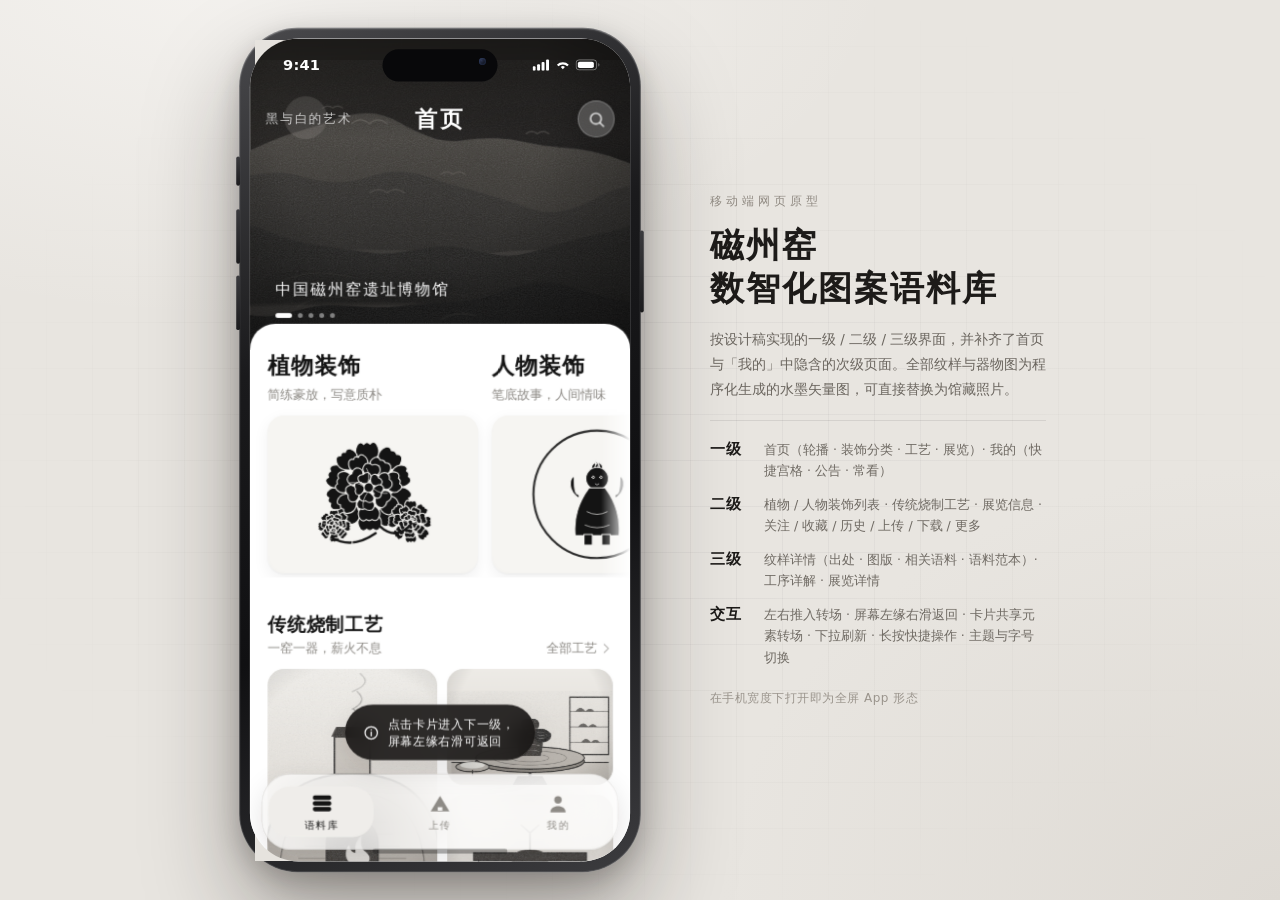
==== 手机/磁州窑纹样语料库.html @ 5f045537 "add: 手机本地运行版（单文件）" ====
<!DOCTYPE html>
<html lang="zh-CN" data-theme="light" data-font="1" data-motion="on">
<head>
<meta charset="utf-8">
<meta name="viewport" content="width=device-width, initial-scale=1, viewport-fit=cover">
<meta name="theme-color" content="#ffffff">
<meta name="description" content="磁州窑数智化图案语料库 · 移动端网页原型：纹样检索、器物出处、相关语料与工艺图谱">
<meta name="apple-mobile-web-app-capable" content="yes">
<meta name="apple-mobile-web-app-status-bar-style" content="default">
<meta name="apple-mobile-web-app-title" content="纹样语料库">
<meta name="mobile-web-app-capable" content="yes">
<link rel="icon" href="data:image/svg+xml,%3Csvg%20xmlns%3D%22http%3A%2F%2Fwww.w3.org%2F2000%2Fsvg%22%20viewBox%3D%220%200%2032%2032%22%3E%3Crect%20width%3D%2232%22%20height%3D%2232%22%20fill%3D%22%23f6f5f2%22%2F%3E%3Ccircle%20cx%3D%2216%22%20cy%3D%2216%22%20r%3D%2211%22%20fill%3D%22%23141414%22%2F%3E%3Ccircle%20cx%3D%2216%22%20cy%3D%2216%22%20r%3D%224%22%20fill%3D%22%23f6f5f2%22%2F%3E%3C%2Fsvg%3E">
<title>磁州窑数智化图案语料库</title>
<!-- 手机本地运行版：由 tools/build-single.mjs 生成，CSS/JS 已全部内联，可离线打开。
     源文件（多文件版）在上一级目录，改完源文件后重新执行 node tools/build-single.mjs 即可。 -->
<style>
/* ===== assets/css/tokens.css ===== */
/* ==========================================================================
   tokens.css —— 设计变量 / 三套主题 / 基础排版
   ========================================================================== */
:root {
  /* 字体 */
  --font-sans: "PingFang SC", "HarmonyOS Sans SC", "Source Han Sans SC", "Microsoft YaHei",
    system-ui, -apple-system, "Segoe UI", Roboto, "Helvetica Neue", sans-serif;
  --font-serif: "Songti SC", "STSong", "Noto Serif SC", "Source Han Serif SC", "SimSun", serif;
  --font-kai: "Kaiti SC", "STKaiti", "KaiTi", "Songti SC", var(--font-serif);

  /* 字号（受「正文字号」设置影响） */
  --fs: 1;
  --t-xs: calc(10.5px * var(--fs));
  --t-sm: calc(12.5px * var(--fs));
  --t-md: calc(14px * var(--fs));
  --t-lg: calc(16px * var(--fs));
  --t-xl: calc(19px * var(--fs));
  --t-2xl: calc(23px * var(--fs));
  --t-3xl: calc(28px * var(--fs));

  /* 圆角 */
  --r-xs: 9px;
  --r-sm: 13px;
  --r-md: 17px;
  --r-lg: 22px;
  --r-xl: 28px;
  --r-2xl: 34px;
  --r-pill: 999px;

  /* 动效 */
  --e-out: cubic-bezier(.32, .72, 0, 1);
  --e-spring: cubic-bezier(.34, 1.36, .5, 1);
  --d-1: .18s;
  --d-2: .32s;
  --d-3: .48s;

  /* 尺寸 */
  --pad: 18px;
  --tabbar-h: 78px;
  --dev-w: 390px;
  --dev-h: 844px;
  --k: 1;
}

/* ------------------------------- 浅色（默认） ------------------------------- */
html[data-theme="light"] {
  --paper: #ffffff;
  --paper-2: #f7f6f4;
  --paper-3: #efedea;
  --card: #f6f5f2;
  --ink: #141414;
  --ink-2: #3c3a37;
  --muted: #8d8a85;
  --muted-2: #b6b2ac;
  --line: rgba(20, 20, 20, .085);
  --line-2: rgba(20, 20, 20, .05);
  --art-gap: #f6f5f2;
  --glass: rgba(255, 255, 255, .74);
  --glass-line: rgba(20, 20, 20, .06);
  --ink-glass: rgba(255, 255, 255, .22);
  --sh-1: 0 1px 2px rgba(24, 20, 16, .05), 0 6px 16px rgba(24, 20, 16, .055);
  --sh-2: 0 10px 30px rgba(24, 20, 16, .12);
  --sh-3: 0 24px 66px rgba(0, 0, 0, .3);
  --scrim: rgba(20, 18, 16, .42);
  color-scheme: light;
}

/* --------------------------------- 深色 --------------------------------- */
html[data-theme="dark"] {
  --paper: #111113;
  --paper-2: #1a1a1d;
  --paper-3: #232327;
  --card: #1c1c20;
  --ink: #f1efec;
  --ink-2: #d3cfc8;
  --muted: #8c8880;
  --muted-2: #65615c;
  --line: rgba(255, 255, 255, .1);
  --line-2: rgba(255, 255, 255, .06);
  --art-gap: #1c1c20;
  --glass: rgba(28, 28, 32, .72);
  --glass-line: rgba(255, 255, 255, .08);
  --ink-glass: rgba(255, 255, 255, .16);
  --sh-1: 0 1px 2px rgba(0, 0, 0, .4), 0 6px 16px rgba(0, 0, 0, .32);
  --sh-2: 0 10px 30px rgba(0, 0, 0, .5);
  --sh-3: 0 24px 66px rgba(0, 0, 0, .6);
  --scrim: rgba(0, 0, 0, .58);
  color-scheme: dark;
}

/* --------------------------------- 宣纸 --------------------------------- */
html[data-theme="sepia"] {
  --paper: #f7f1e5;
  --paper-2: #efe7d7;
  --paper-3: #e7ddc9;
  --card: #efe7d7;
  --ink: #2a2318;
  --ink-2: #4a4033;
  --muted: #8d8069;
  --muted-2: #b3a68d;
  --line: rgba(64, 48, 24, .12);
  --line-2: rgba(64, 48, 24, .07);
  --art-gap: #efe7d7;
  --glass: rgba(247, 241, 229, .78);
  --glass-line: rgba(64, 48, 24, .1);
  --ink-glass: rgba(255, 255, 255, .3);
  --sh-1: 0 1px 2px rgba(74, 56, 28, .06), 0 6px 16px rgba(74, 56, 28, .07);
  --sh-2: 0 10px 30px rgba(74, 56, 28, .14);
  --sh-3: 0 24px 66px rgba(50, 36, 16, .34);
  --scrim: rgba(46, 36, 20, .44);
  color-scheme: light;
}

html[data-font="1.08"] { --fs: 1.08; }
html[data-font="1.16"] { --fs: 1.16; }

* { box-sizing: border-box; }

html, body {
  margin: 0;
  padding: 0;
  height: 100%;
  font-family: var(--font-sans);
  color: var(--ink);
  background: #e6e3de;
  -webkit-text-size-adjust: 100%;
  -webkit-tap-highlight-color: transparent;
}

body { overflow: hidden; }

@media (max-width: 619px) {
  html, body { background: var(--paper); }
}

h1, h2, h3, h4, p, dl, dd, dt, ul, li, figure { margin: 0; padding: 0; }
ul { list-style: none; }
button, input, textarea, select {
  font: inherit;
  color: inherit;
  background: none;
  border: 0;
  padding: 0;
  cursor: pointer;
  -webkit-appearance: none;
  appearance: none;
}
textarea { resize: none; cursor: text; }
input, textarea { cursor: text; }
a { color: inherit; text-decoration: none; }
img { display: block; max-width: 100%; }
b, strong { font-weight: 600; }
i, em { font-style: normal; }
svg { display: block; }

/* 焦点样式：去掉默认描边，改用细描边（仅键盘可见） */
:focus { outline: none; }
:focus-visible { outline: 1.5px solid var(--ink); outline-offset: 2px; border-radius: 6px; }
input:focus-visible, textarea:focus-visible { outline: none; }

/* 动效开关：减弱动效时几乎取消所有过渡 */
html[data-motion="off"] * {
  transition-duration: .001ms !important;
  animation-duration: .001ms !important;
  animation-iteration-count: 1 !important;
}
@media (prefers-reduced-motion: reduce) {
  * {
    transition-duration: .001ms !important;
    animation-duration: .001ms !important;
  }
}

.ic { display: block; flex: none; }

</style>
<style>
/* ===== assets/css/base.css ===== */
/* ==========================================================================
   base.css —— 外壳（设备框 / 状态栏）· 页面骨架与转场 · 通用组件
   ========================================================================== */

/* ------------------------------- 展示外壳 ------------------------------- */
.stage {
  position: fixed;
  inset: 0;
  display: flex;
  align-items: center;
  justify-content: center;
  gap: 64px;
  padding: 24px;
  background:
    radial-gradient(1100px 620px at 18% -6%, #f5f3f0 0%, rgba(245, 243, 240, 0) 60%),
    radial-gradient(900px 700px at 100% 100%, #dedad4 0%, rgba(222, 218, 212, 0) 62%),
    #e8e5e0;
}
.stage::after {
  content: "";
  position: absolute;
  inset: 0;
  background-image: linear-gradient(rgba(20, 18, 16, .035) 1px, transparent 1px),
    linear-gradient(90deg, rgba(20, 18, 16, .035) 1px, transparent 1px);
  background-size: 46px 46px;
  mask-image: radial-gradient(70% 70% at 50% 50%, #000 25%, transparent 78%);
  pointer-events: none;
}

.device {
  position: relative;
  flex: none;
  width: 412px;
  height: 866px;
  padding: 11px;
  border-radius: 60px;
  background: linear-gradient(155deg, #4a4a4d 0%, #1a1a1c 34%, #101012 62%, #3c3c3f 100%);
  box-shadow:
    0 48px 96px rgba(22, 18, 14, .34),
    0 10px 26px rgba(22, 18, 14, .22),
    inset 0 0 0 1px rgba(255, 255, 255, .14),
    inset 0 1px 2px rgba(255, 255, 255, .3);
  transform: scale(var(--k));
  transform-origin: center center;
  z-index: 2;
}
.device__btn {
  position: absolute;
  background: linear-gradient(180deg, #3a3a3d, #1b1b1d);
  border-radius: 3px;
}
.device__btn--silent { left: -3px; top: 132px; width: 4px; height: 30px; }
.device__btn--volup { left: -3px; top: 186px; width: 4px; height: 56px; }
.device__btn--voldown { left: -3px; top: 254px; width: 4px; height: 56px; }
.device__btn--power { right: -3px; top: 208px; width: 4px; height: 84px; }

.screen {
  position: relative;
  width: 390px;
  height: 844px;
  border-radius: 50px;
  overflow: hidden;
  background: var(--paper);
  isolation: isolate;
}

.statusbar {
  position: absolute;
  top: 0; left: 0; right: 0;
  height: 54px;
  display: flex;
  align-items: center;
  justify-content: space-between;
  padding: 0 30px 0 34px;
  font-size: 15px;
  font-weight: 600;
  letter-spacing: .2px;
  color: var(--ink);
  z-index: 40;
  pointer-events: none;
  transition: color var(--d-2) var(--e-out);
}
.statusbar__island {
  position: absolute;
  left: 50%;
  top: 11px;
  width: 118px;
  height: 33px;
  transform: translateX(-50%);
  background: #08080a;
  border-radius: 20px;
}
.statusbar__island::after {
  content: "";
  position: absolute;
  right: 12px;
  top: 9px;
  width: 7px;
  height: 7px;
  border-radius: 50%;
  background: radial-gradient(circle at 35% 35%, #2c3550, #0b0d14 70%);
  box-shadow: inset 0 0 2px rgba(120, 160, 255, .5);
}
.statusbar__right { display: flex; align-items: center; gap: 5px; }
.statusbar__right svg { fill: currentColor; }
html[data-hero="1"] .statusbar { color: #fff; }

.homebar {
  position: absolute;
  left: 50%;
  bottom: 8px;
  width: 138px;
  height: 5px;
  transform: translateX(-50%);
  border-radius: 3px;
  background: var(--ink);
  opacity: .32;
  z-index: 40;
  pointer-events: none;
}

.stage__note {
  position: relative;
  width: 336px;
  color: #3a3733;
  z-index: 1;
}
.stage__kicker {
  font-size: 12px;
  letter-spacing: .34em;
  color: #918b83;
  margin-bottom: 14px;
}
.stage__note h1 {
  font-family: var(--font-serif);
  font-size: 34px;
  line-height: 1.28;
  letter-spacing: .06em;
  color: #1d1b19;
  margin-bottom: 16px;
}
.stage__desc {
  font-size: 13.5px;
  line-height: 1.85;
  color: #6b665f;
  padding-bottom: 18px;
  border-bottom: 1px solid rgba(20, 18, 16, .09);
}
.stage__list { margin-top: 18px; display: grid; gap: 12px; }
.stage__list li { display: grid; grid-template-columns: 42px 1fr; gap: 12px; align-items: baseline; }
.stage__list b {
  font-family: var(--font-serif);
  font-size: 15px;
  color: #1d1b19;
  letter-spacing: .08em;
}
.stage__list span { font-size: 12.5px; line-height: 1.72; color: #6f6a63; }
.stage__tip { margin-top: 22px; font-size: 12px; color: #9a948c; letter-spacing: .04em; }

/* --------------------------------- 页面 --------------------------------- */
.app { position: absolute; inset: 0; overflow: hidden; }
.page {
  position: absolute;
  inset: 0;
  overflow-y: auto;
  overflow-x: hidden;
  background: var(--paper);
  -webkit-overflow-scrolling: touch;
  overscroll-behavior-y: contain;
  will-change: transform;
}
.page--hidden { visibility: hidden; pointer-events: none; }
.page--active { visibility: visible; }
.page::-webkit-scrollbar { width: 0; height: 0; }

.bottom-space { width: 100%; }

/* -------------------------------- 导航条 -------------------------------- */
.navbar {
  position: sticky;
  top: 0;
  z-index: 20;
  padding-top: var(--sb, 54px);
  background: transparent;
  transition: background var(--d-2) var(--e-out);
}
.navbar__bar {
  display: flex;
  align-items: center;
  gap: 10px;
  height: 56px;
  padding: 0 16px;
}
.navbar__title {
  flex: 1;
  text-align: center;
  font-size: var(--t-xl);
  font-weight: 600;
  letter-spacing: .06em;
}
.navbar__ph { width: 38px; height: 38px; flex: none; }
.navbar__line {
  height: 1px;
  background: var(--line);
  opacity: 0;
  transition: opacity var(--d-2) var(--e-out);
}
.navbar.is-stuck { background: var(--glass); backdrop-filter: blur(18px) saturate(1.4); }
.navbar.is-stuck .navbar__line { opacity: 1; }

.chipsbar {
  position: sticky;
  top: calc(var(--sb, 54px) + 56px);
  z-index: 19;
  padding: 6px 0 10px;
  background: transparent;
  transition: background var(--d-2) var(--e-out);
}
.chipsbar.is-stuck { background: var(--glass); backdrop-filter: blur(18px) saturate(1.4); }
.chips {
  display: flex;
  gap: 8px;
  padding: 0 18px;
  overflow-x: auto;
  scrollbar-width: none;
}
.chips::-webkit-scrollbar { display: none; }

/* --------------------------------- 按钮 --------------------------------- */
.btn {
  display: inline-flex;
  align-items: center;
  justify-content: center;
  gap: 6px;
  height: 40px;
  padding: 0 20px;
  border-radius: var(--r-pill);
  font-size: var(--t-md);
  font-weight: 500;
  transition: transform var(--d-1) var(--e-out), background var(--d-1), opacity var(--d-1);
}
.btn--ink { background: var(--ink); color: var(--paper); box-shadow: var(--sh-1); }
.btn--ghost { background: var(--paper-2); color: var(--ink-2); }
.btn--mini { height: 30px; padding: 0 13px; font-size: var(--t-sm); }
.btn--block { width: 100%; height: 48px; }
.btn.is-press { transform: scale(.96); }
.btn.is-loading { opacity: .7; pointer-events: none; }

.glass-btn {
  width: 38px;
  height: 38px;
  flex: none;
  display: grid;
  place-items: center;
  border-radius: 50%;
  background: var(--glass);
  color: var(--ink);
  border: 1px solid var(--glass-line);
  box-shadow: var(--sh-1);
  backdrop-filter: blur(14px) saturate(1.5);
  transition: transform var(--d-1) var(--e-out), background var(--d-1);
}
.glass-btn.is-press { transform: scale(.92); }
.glass-btn--glass { background: var(--ink-glass); color: #fff; border-color: rgba(255, 255, 255, .26); }
.glass-btn--dark { background: rgba(255, 255, 255, .16); color: #fff; border-color: rgba(255, 255, 255, .2); }
.glass-btn--dark.is-press { background: rgba(255, 255, 255, .3); }

.iconbtn {
  width: 32px; height: 32px;
  display: grid; place-items: center;
  border-radius: 50%;
  color: var(--muted);
}
.iconbtn.is-press { background: var(--paper-3); }

.linkbtn {
  display: inline-flex;
  align-items: center;
  gap: 2px;
  font-size: var(--t-sm);
  color: var(--muted);
}
.linkbtn.is-press { color: var(--ink); }

.morebtn {
  display: inline-flex;
  align-items: center;
  gap: 4px;
  margin-top: 10px;
  font-size: var(--t-sm);
  color: var(--muted);
  padding: 6px 12px;
  border-radius: var(--r-pill);
  background: var(--paper-2);
}
.morebtn.is-open { background: var(--paper-3); color: var(--ink-2); }

/* -------------------------------- 标签 / 分段 -------------------------------- */
.chip {
  flex: none;
  display: inline-flex;
  align-items: center;
  gap: 5px;
  height: 34px;
  padding: 0 16px;
  border-radius: var(--r-pill);
  background: var(--paper-2);
  color: var(--ink-2);
  font-size: var(--t-sm);
  transition: transform var(--d-1) var(--e-out), background var(--d-2), color var(--d-2);
}
.chip i { font-size: var(--t-xs); color: var(--muted); }
.chip.is-on { background: var(--ink); color: var(--paper); }
.chip.is-on i { color: rgba(255, 255, 255, .6); }
.chip--ghost { background: rgba(255, 255, 255, .18); color: #fff; backdrop-filter: blur(8px); }
.chip.is-press { transform: scale(.95); }

.tag {
  display: inline-flex;
  align-items: center;
  gap: 3px;
  height: 32px;
  padding: 0 14px;
  border-radius: var(--r-pill);
  background: var(--paper-2);
  color: var(--ink-2);
  font-size: var(--t-sm);
  transition: transform var(--d-1) var(--e-out), background var(--d-1);
}
.tag--soft { background: transparent; border: 1px solid var(--line); color: var(--muted); }
.tag--on { background: var(--ink); color: var(--paper); }
.tag.is-press { transform: scale(.95); }
.tags { display: flex; flex-wrap: wrap; gap: 8px; }
.tags--pick { margin-top: 10px; }

.seg {
  display: flex;
  gap: 4px;
  padding: 4px;
  background: var(--paper-2);
  border-radius: var(--r-sm);
}
.seg__it {
  flex: 1;
  height: 34px;
  border-radius: 10px;
  font-size: var(--t-sm);
  color: var(--muted);
  transition: background var(--d-2) var(--e-out), color var(--d-2), transform var(--d-1);
}
.seg__it.is-on { background: var(--paper); color: var(--ink); box-shadow: var(--sh-1); font-weight: 500; }
.seg--lg .seg__it { height: 40px; }
.seg__it.is-press { transform: scale(.97); }

.switchrow {
  display: flex;
  align-items: center;
  justify-content: space-between;
  gap: 12px;
  font-size: var(--t-md);
  color: var(--ink-2);
  padding: 6px 0;
}
.switch {
  width: 50px;
  height: 30px;
  border-radius: var(--r-pill);
  background: var(--paper-3);
  padding: 3px;
  transition: background var(--d-2) var(--e-out);
}
.switch i {
  display: block;
  width: 24px; height: 24px;
  border-radius: 50%;
  background: var(--paper);
  box-shadow: var(--sh-1);
  transition: transform var(--d-2) var(--e-spring);
}
.switch.is-on { background: var(--ink); }
.switch.is-on i { transform: translateX(20px); }

.bar {
  display: block;
  height: 4px;
  border-radius: 2px;
  background: var(--paper-3);
  overflow: hidden;
  margin-top: 8px;
}
.bar--lg { height: 7px; border-radius: 4px; }
.bar__in {
  display: block;
  height: 100%;
  border-radius: inherit;
  background: var(--ink);
  transition: width .3s linear;
}

.spin {
  width: 15px; height: 15px;
  border-radius: 50%;
  border: 1.6px solid var(--line);
  border-top-color: var(--muted);
  animation: spin .8s linear infinite;
  display: inline-block;
  flex: none;
}
@keyframes spin { to { transform: rotate(360deg); } }

/* --------------------------------- 卡片 --------------------------------- */
.pcard {
  background: var(--card);
  border-radius: var(--r-md);
  overflow: hidden;
  transition: transform var(--d-1) var(--e-out), box-shadow var(--d-1) var(--e-out);
}
.pcard.is-press { transform: translateY(0) scale(.965); box-shadow: none; }
.pcard__media {
  aspect-ratio: 1 / 1;
  display: grid;
  place-items: center;
  padding: 12px;
}
.pcard__media .art { width: 100%; height: 100%; }
.pcard__foot {
  display: flex;
  align-items: center;
  justify-content: space-between;
  gap: 6px;
  padding: 0 10px 9px;
}
.pcard__name { font-size: var(--t-sm); color: var(--ink-2); letter-spacing: .02em; }
.pcard__mark { color: var(--muted-2); }

.grid { display: grid; gap: 10px; padding: 0 var(--pad); }
.grid--3 { grid-template-columns: repeat(3, 1fr); }
.grid__frag { display: contents; }

.prow {
  display: flex;
  align-items: center;
  gap: 12px;
  padding: 10px 16px;
  border-bottom: 1px solid var(--line-2);
  transition: background var(--d-1);
}
.prow.is-press { background: var(--paper-2); }
.prow__media {
  width: 58px; height: 58px;
  flex: none;
  border-radius: var(--r-sm);
  background: var(--card);
  display: grid; place-items: center;
  padding: 7px;
}
.prow__media .art { width: 100%; height: 100%; }
.prow__tx { flex: 1; min-width: 0; display: grid; gap: 3px; }
.prow__tx b { font-size: var(--t-md); font-weight: 500; }
.prow__tx p { font-size: var(--t-sm); color: var(--muted); }
.prow__tx span { font-size: var(--t-xs); color: var(--muted-2); }
.prow__go { color: var(--muted-2); }

.lrow {
  display: flex;
  align-items: center;
  gap: 12px;
  padding: 13px 16px;
  border-bottom: 1px solid var(--line-2);
  transition: background var(--d-1);
}
.lrow:last-child { border-bottom: 0; }
.lrow.is-press { background: var(--paper-2); }
.lrow__ic {
  width: 38px; height: 38px;
  flex: none;
  display: grid; place-items: center;
  border-radius: var(--r-sm);
  background: var(--paper-2);
  color: var(--ink-2);
}
.lrow__art {
  width: 46px; height: 46px;
  flex: none;
  border-radius: var(--r-sm);
  background: var(--card);
  overflow: hidden;
  display: grid; place-items: center;
}
.lrow__art .art { width: 100%; height: 100%; padding: 4px; }
.lrow__art .art--scene { padding: 0; }
.lrow__tx { flex: 1; min-width: 0; display: grid; gap: 3px; }
.lrow__tx b { font-size: var(--t-md); font-weight: 500; }
.lrow__tx i { font-size: var(--t-sm); color: var(--muted); }
.lrow__go { color: var(--muted-2); }
.lrows { background: var(--paper); border-radius: var(--r-lg); margin: 0 16px; overflow: hidden; }

/* ------------------------------- 键值列表 ------------------------------- */
.kv { display: grid; }
.kv__row { display: grid; grid-template-columns: 58px 1fr; gap: 10px; padding: 3px 0; }
.kv dt { font-size: var(--t-sm); color: var(--muted); }
.kv dd { font-size: var(--t-sm); color: var(--ink-2); line-height: 1.62; }
.kv--compact .kv__row { padding: 2px 0; }

.kvs { margin-top: 14px; display: grid; gap: 10px; }
.kvs__row { display: grid; grid-template-columns: 60px 1fr; gap: 10px; }
.kvs dt { font-size: var(--t-sm); color: var(--muted); }
.kvs dd { font-size: var(--t-sm); line-height: 1.72; color: var(--ink-2); }
.kvs.is-clamped .kvs__row:nth-child(n + 3) { display: none; }

/* -------------------------------- 章节头 -------------------------------- */
.sec-head {
  display: flex;
  align-items: flex-end;
  justify-content: space-between;
  gap: 12px;
  padding: 0 var(--pad);
  margin-bottom: 12px;
}
.sec-head__tx h2 { font-size: var(--t-xl); font-weight: 600; letter-spacing: .04em; }
.sec-head__tx p { margin-top: 3px; font-size: var(--t-sm); color: var(--muted); }
.sec-head__more {
  display: inline-flex;
  align-items: center;
  gap: 2px;
  font-size: var(--t-sm);
  color: var(--muted);
  white-space: nowrap;
}
.sec-head--link { margin-bottom: 12px; }
.sec-head--link.is-press { opacity: .7; }

/* --------------------------------- 其它 --------------------------------- */
.pagehint {
  padding: 4px var(--pad) 14px;
  font-size: var(--t-sm);
  color: var(--muted);
}
.bullet { display: grid; gap: 8px; margin-top: 10px; }
.bullet li {
  position: relative;
  padding-left: 16px;
  font-size: var(--t-sm);
  line-height: 1.7;
  color: var(--ink-2);
}
.bullet li::before {
  content: "";
  position: absolute;
  left: 0; top: 8px;
  width: 5px; height: 5px;
  border-radius: 50%;
  background: var(--muted-2);
}
.bullet--num li { padding-left: 30px; }
.bullet--num li::before { display: none; }
.bullet--num li span {
  position: absolute;
  left: 0; top: 1px;
  font-family: var(--font-serif);
  font-size: var(--t-sm);
  color: var(--muted);
}

.status {
  display: inline-flex;
  align-items: center;
  height: 22px;
  padding: 0 9px;
  border-radius: var(--r-pill);
  font-size: var(--t-xs);
  letter-spacing: .04em;
}
.status--ongoing { background: var(--ink); color: var(--paper); }
.status--soon { background: var(--paper-2); color: var(--ink-2); }
.status--past { background: transparent; color: var(--muted); border: 1px solid var(--line); }

.page-foot {
  padding: 34px var(--pad) 8px;
  text-align: center;
  color: var(--muted-2);
}
.page-foot__line {
  display: block;
  width: 46px;
  height: 1px;
  margin: 0 auto 16px;
  background: var(--line);
}
.page-foot p { font-size: var(--t-xs); line-height: 1.9; letter-spacing: .04em; }
.page-foot__sub { color: var(--muted-2); opacity: .8; }

.empty {
  display: grid;
  place-items: center;
  gap: 8px;
  padding: 40px 30px 56px;
  text-align: center;
}
.empty .art--empty { width: 168px; height: auto; color: var(--muted-2); margin-bottom: 6px; }
.empty b { font-size: var(--t-lg); font-weight: 500; }
.empty p { font-size: var(--t-sm); color: var(--muted); line-height: 1.7; margin-bottom: 8px; }

.pagebox { min-height: 100%; }

/* -------------------------------- 骨架屏 -------------------------------- */
.sk {
  border-radius: var(--r-md);
  background: linear-gradient(100deg, var(--paper-2) 30%, var(--paper-3) 48%, var(--paper-2) 66%);
  background-size: 300% 100%;
  animation: sk 1.25s ease-in-out infinite;
}
.sk-grid { display: grid; grid-template-columns: repeat(var(--cols, 3), 1fr); gap: 10px; padding: 0 var(--pad); }
.sk--card { aspect-ratio: .82; }
.sk--row { height: 62px; margin: 0 16px 10px; }
@keyframes sk { from { background-position: 130% 0; } to { background-position: -30% 0; } }

/* ------------------------------- 滚动揭示 ------------------------------- */
[data-reveal] {
  opacity: 0;
  transform: translateY(15px);
  transition: opacity .56s var(--e-out), transform .56s var(--e-out);
}
[data-reveal].is-shown { opacity: 1; transform: translateY(0); }

/* -------------------------------- 底部导航 -------------------------------- */
.tabbar {
  position: absolute;
  left: 12px;
  right: 12px;
  bottom: 12px;
  height: var(--tabbar-h);
  z-index: 35;
  border-radius: 30px;
  background: var(--glass);
  border: 1px solid var(--glass-line);
  box-shadow: var(--sh-2);
  backdrop-filter: blur(22px) saturate(1.6);
  padding-bottom: env(safe-area-inset-bottom, 0px);
}
.tabbar__in {
  position: relative;
  height: 100%;
  display: grid;
  grid-template-columns: repeat(3, 1fr);
  align-items: center;
}
.tabbar__pill {
  position: absolute;
  top: 12px;
  height: calc(100% - 24px);
  border-radius: 22px;
  background: var(--paper-3);
  z-index: 0;
}
.tab {
  position: relative;
  z-index: 1;
  height: 100%;
  display: grid;
  place-items: center;
  gap: 0;
  align-content: center;
  color: var(--muted);
  transition: color var(--d-2) var(--e-out);
}
.tab__ic { display: grid; place-items: center; height: 26px; transition: transform var(--d-2) var(--e-spring); }
.tab__tx { font-size: var(--t-xs); margin-top: 2px; letter-spacing: .04em; }
.tab.is-on { color: var(--ink); }
.tab.is-on .tab__ic { transform: translateY(-1px) scale(1.04); }
.tab:active .tab__ic { transform: scale(.9); }

/* -------------------------------- 遮罩层 -------------------------------- */
.overlay-layer { position: absolute; inset: 0; z-index: 60; pointer-events: none; }
.overlay-layer > * { pointer-events: auto; }

/* --------------------------------- Toast --------------------------------- */
.toast {
  position: absolute;
  left: 50%;
  bottom: calc(var(--tabbar-h) + 26px);
  display: flex;
  align-items: center;
  gap: 8px;
  max-width: 300px;
  padding: 11px 18px;
  border-radius: var(--r-pill);
  background: rgba(24, 22, 20, .9);
  color: #fff;
  font-size: var(--t-sm);
  line-height: 1.4;
  box-shadow: var(--sh-2);
  backdrop-filter: blur(10px);
  opacity: 0;
  transform: translate(-50%, 14px) scale(.96);
  transition: opacity .28s var(--e-out), transform .34s var(--e-spring);
}
.toast.is-in { opacity: 1; transform: translate(-50%, 0) scale(1); }

/* -------------------------------- 动作面板 -------------------------------- */
.sheet-wrap { position: absolute; inset: 0; }
.sheet-backdrop {
  position: absolute;
  inset: 0;
  background: var(--scrim);
  backdrop-filter: blur(2px);
  opacity: 0;
  transition: opacity .3s var(--e-out);
}
.sheet {
  position: absolute;
  left: 8px; right: 8px;
  bottom: calc(8px + env(safe-area-inset-bottom, 0px));
  max-height: 76%;
  overflow-y: auto;
  padding: 10px 12px 12px;
  border-radius: var(--r-2xl);
  background: var(--paper);
  box-shadow: var(--sh-3);
  transform: translateY(102%);
  transition: transform .42s var(--e-out);
}
.sheet__grip {
  width: 38px; height: 4px;
  margin: 2px auto 10px;
  border-radius: 2px;
  background: var(--line);
}
.sheet__title {
  font-size: var(--t-lg);
  font-weight: 600;
  text-align: center;
  padding: 2px 8px 4px;
}
.sheet__desc {
  font-size: var(--t-sm);
  color: var(--muted);
  text-align: center;
  line-height: 1.6;
  padding: 0 14px 10px;
}
.sheet__items { margin-top: 6px; }
.sheet__item {
  width: 100%;
  display: flex;
  align-items: center;
  gap: 12px;
  padding: 12px 10px;
  border-radius: var(--r-md);
  text-align: left;
  transition: background var(--d-1);
}
.sheet__item.is-press { background: var(--paper-2); }
.sheet__ic {
  width: 36px; height: 36px;
  flex: none;
  display: grid; place-items: center;
  border-radius: var(--r-sm);
  background: var(--paper-2);
  color: var(--ink-2);
}
.sheet__item.is-danger .sheet__ic { color: #b4453c; }
.sheet__item.is-danger b { color: #b4453c; }
.sheet__tx { flex: 1; min-width: 0; display: grid; gap: 2px; }
.sheet__tx b { font-size: var(--t-md); font-weight: 500; }
.sheet__tx i { font-size: var(--t-sm); color: var(--muted); }
.sheet__val { font-size: var(--t-sm); color: var(--muted); }
.sheet__check { color: var(--ink); }
.sheet__cancel {
  width: 100%;
  height: 50px;
  margin-top: 8px;
  border-radius: var(--r-md);
  background: var(--paper-2);
  font-size: var(--t-md);
  color: var(--ink-2);
}

/* --------------------------------- 对话框 --------------------------------- */
.dialog-wrap { position: absolute; inset: 0; display: grid; place-items: center; }
.dialog-backdrop {
  position: absolute; inset: 0;
  background: var(--scrim);
  opacity: 0;
  transition: opacity .26s var(--e-out);
}
.dialog {
  position: relative;
  width: 288px;
  padding: 22px 20px 16px;
  border-radius: var(--r-xl);
  background: var(--paper);
  box-shadow: var(--sh-3);
  text-align: center;
  opacity: 0;
  transform: scale(.92);
  transition: opacity .26s var(--e-out), transform .34s var(--e-spring);
}
.dialog-wrap.is-in .dialog-backdrop { opacity: 1; }
.dialog-wrap.is-in .dialog { opacity: 1; transform: scale(1); }
.dialog h3 { font-size: var(--t-lg); font-weight: 600; margin-bottom: 8px; }
.dialog p { font-size: var(--t-sm); line-height: 1.7; color: var(--muted); margin-bottom: 18px; }
.dialog__acts { display: grid; grid-template-columns: 1fr 1fr; gap: 10px; }
.dialog__acts .btn { width: 100%; }

/* ------------------------------- 下拉刷新 ------------------------------- */
.ptr {
  position: absolute;
  top: 0; left: 0; right: 0;
  height: 0;
  overflow: hidden;
  display: flex;
  align-items: center;
  justify-content: center;
  gap: 8px;
  color: var(--muted);
  font-size: var(--t-sm);
  z-index: 15;
}
.ptr__ink {
  width: 16px; height: 16px;
  border-radius: 50% 50% 50% 0;
  background: var(--ink);
  opacity: .8;
  transform: scale(.4);
  transition: transform .18s var(--e-out);
}
.ptr.is-ready .ptr__tx { color: var(--ink); }
.ptr.is-busy .ptr__ink { animation: inkdrop .9s ease-in-out infinite; }
@keyframes inkdrop {
  0%, 100% { transform: scale(.75) translateY(0); }
  50% { transform: scale(1) translateY(3px); }
}

/* ------------------------------ 共享元素图层 ------------------------------ */
.morph {
  position: absolute;
  z-index: 55;
  pointer-events: none;
  border-radius: var(--r-md);
  background: var(--card);
  display: grid;
  place-items: center;
  padding: 8px;
  box-shadow: var(--sh-2);
}
.morph .art { width: 100%; height: 100%; }

/* -------------------------------- 响应式 -------------------------------- */
@media (max-width: 1120px) {
  .stage { gap: 34px; }
  .stage__note { width: 290px; }
}
@media (max-width: 979px) {
  .stage__note { display: none; }
}
@media (max-width: 619px) {
  .stage { padding: 0; gap: 0; display: block; }
  .stage::after { display: none; }
  .device {
    width: 100vw;
    height: 100dvh;
    padding: 0;
    border-radius: 0;
    background: var(--paper);
    box-shadow: none;
    transform: none;
  }
  .device__btn { display: none; }
  .screen { width: 100%; height: 100%; border-radius: 0; }
  .statusbar, .homebar { display: none; }
  :root { --sb: calc(env(safe-area-inset-top, 0px) + 10px); }
  .tabbar { bottom: calc(10px + env(safe-area-inset-bottom, 0px)); }
}

</style>
<style>
/* ===== assets/css/pages.css ===== */
/* ==========================================================================
   pages.css —— 各页面样式（一级 / 二级 / 三级）
   ========================================================================== */
.art { display: block; width: 100%; height: 100%; }
.art--motif, .art--scene, .art--ware, .art--tile { display: block; }
/* 替换为真实照片时 */
img.art--photo { object-fit: contain; }
img.art--scene, img.art--hero { object-fit: cover; }

/* ==========================================================================
   首页
   ========================================================================== */
.home { position: relative; }

.hometop {
  position: sticky;
  top: 0;
  z-index: 12;
  padding-top: var(--sb, 54px);
}
.hometop__bg {
  position: absolute;
  inset: 0;
  background: var(--glass);
  backdrop-filter: blur(18px) saturate(1.5);
  border-bottom: 1px solid transparent;
  opacity: 0;
  transition: opacity var(--d-2) var(--e-out), border-color var(--d-2);
}
.hometop.is-stuck .hometop__bg { opacity: 1; border-bottom-color: var(--line); }
.hometop__in {
  position: relative;
  height: 56px;
  display: flex;
  align-items: center;
  padding: 0 16px;
}
.hometop__slogan {
  font-size: var(--t-sm);
  letter-spacing: .14em;
  color: rgba(255, 255, 255, .74);
  transition: opacity var(--d-2) var(--e-out), transform var(--d-2) var(--e-out), color var(--d-2);
}
.hometop__title {
  position: absolute;
  left: 0; right: 0;
  text-align: center;
  font-size: var(--t-2xl);
  font-weight: 600;
  letter-spacing: .12em;
  color: #fff;
  pointer-events: none;
  transition: color var(--d-2) var(--e-out), font-size var(--d-2) var(--e-out);
}
.hometop .glass-btn--glass { margin-left: auto; transition: background var(--d-2), color var(--d-2), border-color var(--d-2); }
.hometop.is-stuck .hometop__slogan { opacity: 0; transform: translateX(-10px); }
.hometop.is-stuck .hometop__title { color: var(--ink); font-size: var(--t-lg); letter-spacing: .16em; }
.hometop.is-stuck .glass-btn--glass {
  background: var(--paper-2);
  color: var(--ink);
  border-color: var(--line);
}

.hero {
  position: relative;
  height: 318px;
  margin-top: calc(-1 * (var(--sb, 54px) + 56px));
  overflow: hidden;
  background: #201e1c;
}
.hero__viewport { position: absolute; inset: 0; overflow: hidden; will-change: transform; }
.hero__track { display: flex; height: 100%; }
.hero__slide {
  position: relative;
  flex: 0 0 100%;
  height: 100%;
  border: 0;
  padding: 0;
  background: none;
  overflow: hidden;
}
.hero__art { position: absolute; inset: 0; display: block; }
.hero__veil {
  position: absolute;
  inset: 0;
  background: linear-gradient(180deg, rgba(8, 8, 8, .46) 0%, rgba(8, 8, 8, .12) 32%, rgba(8, 8, 8, .38) 72%, rgba(8, 8, 8, .58) 100%);
}
.hero__meta {
  position: absolute;
  left: 0; right: 0;
  bottom: 32px;
  padding: 0 26px;
  z-index: 3;
  color: #fff;
}
.hero__caption {
  font-family: var(--font-kai);
  font-size: var(--t-lg);
  letter-spacing: .12em;
  text-shadow: 0 2px 14px rgba(0, 0, 0, .55);
}
.hero__caption.is-swap { animation: capIn .62s var(--e-out); }
@keyframes capIn {
  from { opacity: 0; transform: translateY(9px); letter-spacing: .3em; }
  to { opacity: 1; transform: none; letter-spacing: .12em; }
}
.hero__dots { display: flex; gap: 6px; margin-top: 13px; }
.hero__dot {
  width: 5px; height: 5px;
  border-radius: 3px;
  background: rgba(255, 255, 255, .45);
  transition: width var(--d-2) var(--e-out), background var(--d-2);
}
.hero__dot.is-on { width: 17px; background: #fff; }

.homesheet {
  position: relative;
  z-index: 3;
  margin-top: -26px;
  padding-top: 28px;
  border-radius: 26px 26px 0 0;
  background: var(--paper);
}

/* ---------------------------- 装饰分类（横滑） ---------------------------- */
.catrow {
  display: flex;
  gap: 14px;
  padding: 0 18px 4px;
  overflow-x: auto;
  scrollbar-width: none;
  mask-image: linear-gradient(90deg, #000 calc(100% - 30px), transparent);
  -webkit-mask-image: linear-gradient(90deg, #000 calc(100% - 30px), transparent);
}
.catrow::-webkit-scrollbar { display: none; }
.catrow.is-end { mask-image: none; -webkit-mask-image: none; }
.catcard {
  flex: 0 0 61%;
  display: grid;
  gap: 12px;
  transition: transform var(--d-1) var(--e-out);
}
.catcard.is-press { transform: scale(.98); }
.catcard__tx h3 { font-size: var(--t-2xl); font-weight: 600; letter-spacing: .04em; }
.catcard__tx p { margin-top: 6px; font-size: var(--t-sm); color: var(--muted); }
.catcard__media {
  aspect-ratio: 4 / 3;
  border-radius: var(--r-md);
  background: var(--card);
  display: grid;
  place-items: center;
  padding: 10px;
  box-shadow: var(--sh-1);
  overflow: hidden;
}

/* ------------------------------- 工艺九宫格 ------------------------------- */
.craft { margin-top: 36px; }
.craft-grid {
  display: grid;
  grid-template-columns: 1.02fr 1fr;
  gap: 10px;
  height: 248px;
  padding: 0 18px;
}
.craft-cell {
  position: relative;
  display: block;
  border-radius: var(--r-md);
  overflow: hidden;
  background: var(--paper-2);
  transition: transform var(--d-1) var(--e-out);
}
.craft-cell--tall { grid-row: span 2; }
.craft-cell.is-press { transform: scale(.975); }

/* --------------------------------- 展览 --------------------------------- */
.exh { margin-top: 36px; }
.exhrow {
  display: flex;
  gap: 12px;
  padding: 0 18px 4px;
  overflow-x: auto;
  scrollbar-width: none;
}
.exhrow::-webkit-scrollbar { display: none; }
.exhcard { flex: 0 0 74%; display: grid; gap: 11px; transition: transform var(--d-1) var(--e-out); }
.exhcard.is-press { transform: scale(.98); }
.exhcard__media {
  aspect-ratio: 16 / 10;
  border-radius: var(--r-md);
  overflow: hidden;
  background: var(--paper-2);
}
.exhcard__tx { display: grid; gap: 4px; }
.exhcard__tag { font-size: var(--t-xs); color: var(--muted); letter-spacing: .08em; }
.exhcard__tx b { font-size: var(--t-md); font-weight: 500; line-height: 1.5; }
.exhcard__tx i { font-size: var(--t-sm); color: var(--muted); }

/* -------------------------------- 数据卡 -------------------------------- */
.datacard {
  margin: 34px 18px 0;
  padding: 20px 18px 18px;
  border-radius: var(--r-lg);
  background: var(--paper-2);
}
.datacard__hd { display: flex; align-items: baseline; justify-content: space-between; }
.datacard__hd h2 { font-size: var(--t-lg); font-weight: 600; }
.datacard__hd span { font-size: var(--t-xs); color: var(--muted); }
.stats { display: grid; grid-template-columns: repeat(4, 1fr); gap: 6px; margin-top: 18px; }
.stat b { display: block; font-family: var(--font-serif); font-size: var(--t-xl); letter-spacing: .02em; }
.stat span { font-size: var(--t-xs); color: var(--muted); }
.datacard__note { margin-top: 16px; font-size: var(--t-xs); color: var(--muted-2); line-height: 1.7; }

.quicklinks { display: grid; grid-template-columns: repeat(3, 1fr); gap: 10px; margin: 14px 18px 0; }
.quicklink {
  display: grid;
  place-items: center;
  gap: 8px;
  padding: 16px 6px;
  border-radius: var(--r-md);
  background: var(--paper-2);
  color: var(--ink-2);
  font-size: var(--t-sm);
  transition: transform var(--d-1) var(--e-out), background var(--d-1);
}
.quicklink.is-press { transform: scale(.96); background: var(--paper-3); }

/* ==========================================================================
   二级：纹样列表
   ========================================================================== */
.list__head { padding: 2px 18px 14px; }
.list__slogan { font-size: var(--t-2xl); font-weight: 600; letter-spacing: .04em; }
.list__meta { margin-top: 7px; font-size: var(--t-sm); color: var(--muted); }

.loadmore {
  display: flex;
  align-items: center;
  justify-content: center;
  gap: 8px;
  height: 66px;
  font-size: var(--t-sm);
  color: var(--muted);
}
.loadmore.is-done { color: var(--muted-2); }
.loadmore.is-hidden { visibility: hidden; }
.loadmore.is-loading .spin { border-top-color: var(--ink); }

/* ==========================================================================
   搜索
   ========================================================================== */
.searchbar {
  position: sticky;
  top: 0;
  z-index: 20;
  display: flex;
  align-items: center;
  gap: 10px;
  padding: calc(var(--sb, 54px) + 6px) 16px 10px;
  background: var(--glass);
  backdrop-filter: blur(18px) saturate(1.5);
}
.searchbar__field {
  flex: 1;
  display: flex;
  align-items: center;
  gap: 8px;
  height: 40px;
  padding: 0 12px;
  border-radius: var(--r-pill);
  background: var(--paper-2);
  color: var(--muted);
}
.searchbar__field input { flex: 1; min-width: 0; font-size: var(--t-md); color: var(--ink); }
.searchbar__field input::placeholder { color: var(--muted-2); }
.searchbar__field input::-webkit-search-cancel-button { display: none; }
.searchbar__clear { display: none; }
.searchbar__clear.is-on {
  display: grid;
  place-items: center;
  width: 18px; height: 18px;
  border-radius: 50%;
  background: var(--muted-2);
  color: var(--paper);
}
.searchbar__cancel { font-size: var(--t-md); color: var(--ink-2); flex: none; }
.sblock { padding: 14px 0 6px; }
.sblock .tags { padding: 0 18px; }
.browse { display: grid; grid-template-columns: repeat(3, 1fr); gap: 10px; padding: 0 18px; }
.browsecard { display: grid; gap: 8px; justify-items: center; transition: transform var(--d-1) var(--e-out); }
.browsecard.is-press { transform: scale(.96); }
.browsecard__media {
  width: 100%;
  aspect-ratio: 1;
  border-radius: var(--r-md);
  background: var(--card);
  display: grid;
  place-items: center;
  padding: 12px;
  overflow: hidden;
}
.browsecard b { font-size: var(--t-sm); font-weight: 500; }

/* ==========================================================================
   三级：纹样详情
   ========================================================================== */
.dhead {
  display: grid;
  grid-template-columns: 44% 1fr;
  gap: 14px;
  align-items: start;
  padding: 6px 18px 0;
}
.dhead__main {
  position: relative;
  aspect-ratio: 1;
  border-radius: var(--r-md);
  background: var(--card);
  border: 1px solid var(--line-2);
  display: grid;
  place-items: center;
  padding: 12px;
  overflow: hidden;
}
.dhead__main > .art { width: 100%; height: 100%; }
.dhead__badge {
  position: absolute;
  left: 9px; bottom: 9px;
  padding: 3px 9px;
  border-radius: var(--r-pill);
  background: var(--paper);
  color: var(--muted);
  font-size: var(--t-xs);
  box-shadow: var(--sh-1);
}
.dhead__title { font-size: var(--t-2xl); font-weight: 600; line-height: 1.32; letter-spacing: .02em; margin-bottom: 11px; }
.dhead__label { font-size: var(--t-sm); color: var(--muted); margin-bottom: 7px; }
.dhead__stat {
  display: flex;
  align-items: center;
  gap: 5px;
  margin-top: 12px;
  font-size: var(--t-xs);
  color: var(--muted-2);
}

.thumbs {
  display: flex;
  gap: 10px;
  padding: 18px 18px 4px;
  overflow-x: auto;
  scrollbar-width: none;
  mask-image: linear-gradient(90deg, #000 calc(100% - 24px), transparent);
  -webkit-mask-image: linear-gradient(90deg, #000 calc(100% - 24px), transparent);
}
.thumbs::-webkit-scrollbar { display: none; }
.thumbs.is-end { mask-image: none; -webkit-mask-image: none; }
.thumb { flex: 0 0 62px; display: grid; gap: 6px; justify-items: center; transition: transform var(--d-1) var(--e-out); }
.thumb.is-press { transform: scale(.94); }
.thumb__art {
  width: 62px; height: 62px;
  border-radius: var(--r-sm);
  background: var(--card);
  display: grid;
  place-items: center;
  padding: 6px;
  overflow: hidden;
  border: 1.5px solid transparent;
  transition: border-color var(--d-2) var(--e-out);
}
.thumb.is-on .thumb__art { border-color: var(--ink); }
.thumb__tx { font-size: var(--t-xs); color: var(--muted-2); }
.thumb.is-on .thumb__tx { color: var(--ink); }

.dcols {
  display: grid;
  grid-template-columns: 1.06fr 1fr;
  gap: 14px;
  align-items: start;
  padding: 24px 18px 0;
}
.dcol__title { font-size: var(--t-lg); font-weight: 600; letter-spacing: .04em; margin-bottom: 12px; }
.dcard { border-radius: var(--r-md); overflow: hidden; background: var(--card); aspect-ratio: 1 / .88; }
.dtext { margin-top: 14px; font-size: var(--t-sm); line-height: 1.82; color: var(--ink-2); }
.dtext.is-clamped {
  display: -webkit-box;
  -webkit-line-clamp: 9;
  -webkit-box-orient: vertical;
  overflow: hidden;
}
.dquote {
  position: relative;
  margin-top: 16px;
  padding: 14px 14px 14px 16px;
  border-radius: var(--r-sm);
  background: var(--paper-2);
  font-size: var(--t-xs);
  line-height: 1.85;
  color: var(--muted);
}
.dquote__mark { font-family: var(--font-serif); font-size: 26px; line-height: 0; position: relative; top: 8px; margin-right: 4px; }

.dsib { margin-top: 36px; }
.dsib .sibrow { padding: 0 18px; }
.sibrow { display: flex; gap: 10px; overflow-x: auto; scrollbar-width: none; }
.sibrow::-webkit-scrollbar { display: none; }
.sibcard { flex: 0 0 92px; display: grid; gap: 7px; justify-items: center; transition: transform var(--d-1) var(--e-out); }
.sibcard.is-press { transform: scale(.95); }
.sibcard__art {
  width: 92px; height: 92px;
  border-radius: var(--r-md);
  background: var(--card);
  display: grid;
  place-items: center;
  padding: 10px;
  overflow: hidden;
}
.sibcard b { font-size: var(--t-sm); font-weight: 500; }
.sibcard i { font-size: var(--t-xs); color: var(--muted); }

.dfab {
  position: sticky;
  bottom: calc(var(--tabbar-h) + 26px);
  width: 48px;
  height: 48px;
  margin: -60px 16px 12px auto;
  display: grid;
  place-items: center;
  border-radius: 50%;
  background: var(--glass);
  border: 1px solid var(--glass-line);
  box-shadow: var(--sh-2);
  backdrop-filter: blur(14px);
  color: var(--ink-2);
  z-index: 12;
  transition: color var(--d-2), background var(--d-2), transform var(--d-1) var(--e-out);
}
.dfab.is-on { background: var(--ink); color: var(--paper); border-color: transparent; }
.dfab.is-press { transform: scale(.92); }

/* ==========================================================================
   传统烧制工艺
   ========================================================================== */
.crafthero { position: relative; height: 266px; overflow: hidden; }
.crafthero__art { position: absolute; inset: 0; }
.crafthero__tx {
  position: absolute;
  left: 0; right: 0; bottom: 0;
  padding: 20px 18px 18px;
  color: #fff;
  background: linear-gradient(transparent, rgba(14, 12, 10, .74));
}
.crafthero__tx h2 { font-size: var(--t-xl); font-weight: 600; margin: 10px 0 6px; letter-spacing: .03em; }
.crafthero__tx p { font-size: var(--t-sm); line-height: 1.74; color: rgba(255, 255, 255, .8); }

.stepped { margin-top: 32px; }
.steprow {
  display: flex;
  gap: 12px;
  padding: 0 18px 4px;
  overflow-x: auto;
  scrollbar-width: none;
}
.steprow::-webkit-scrollbar { display: none; }
.stepcard {
  position: relative;
  flex: 0 0 140px;
  display: grid;
  gap: 9px;
  transition: transform var(--d-1) var(--e-out);
}
.stepcard.is-press { transform: scale(.97); }
.stepcard__media {
  aspect-ratio: 1 / .92;
  border-radius: var(--r-md);
  overflow: hidden;
  background: var(--paper-2);
}
.stepcard__no {
  position: absolute;
  left: 8px; top: 8px;
  padding: 2px 8px;
  border-radius: var(--r-pill);
  background: rgba(255, 255, 255, .82);
  color: #2a2724;
  font-family: var(--font-serif);
  font-size: var(--t-xs);
  backdrop-filter: blur(6px);
}
.stepcard b { font-size: var(--t-md); font-weight: 500; }
.stepcard i { font-size: var(--t-xs); color: var(--muted); }

.accs { margin-top: 34px; }
.acc {
  margin: 0 18px 9px;
  border-radius: var(--r-md);
  background: var(--paper-2);
  overflow: hidden;
}
.acc__hd { width: 100%; display: flex; align-items: center; gap: 12px; padding: 15px 14px; text-align: left; }
.acc__hd.is-press { background: var(--paper-3); }
.acc__no { width: 26px; flex: none; font-family: var(--font-serif); font-size: var(--t-md); color: var(--muted); }
.acc__tx { flex: 1; display: grid; gap: 3px; }
.acc__tx b { font-size: var(--t-md); font-weight: 500; }
.acc__tx i { font-size: var(--t-sm); color: var(--muted); }
.acc__ic { color: var(--muted); transition: transform var(--d-2) var(--e-out); }
.acc.is-open .acc__ic { transform: rotate(180deg); }
.acc__bd { height: 0; overflow: hidden; padding: 0 14px; }
.acc__bd p { font-size: var(--t-sm); line-height: 1.8; color: var(--ink-2); }
.acc__bd > *:last-child { margin-bottom: 15px; }
.acc__more { display: inline-flex; align-items: center; gap: 3px; font-size: var(--t-sm); color: var(--muted); }

.sites { margin-top: 34px; }
.siterow {
  display: flex;
  align-items: flex-start;
  gap: 12px;
  padding: 14px 18px;
  border-bottom: 1px solid var(--line-2);
}
.siterow__pin {
  width: 32px; height: 32px;
  flex: none;
  display: grid;
  place-items: center;
  border-radius: 50%;
  background: var(--paper-2);
  color: var(--ink-2);
}
.siterow__tx { flex: 1; min-width: 0; display: grid; gap: 4px; }
.siterow__tx b { font-size: var(--t-md); font-weight: 500; }
.siterow__tx i { font-size: var(--t-sm); color: var(--muted); }
.siterow__tx em { font-size: var(--t-xs); color: var(--muted-2); line-height: 1.65; }
.siterow__era {
  flex: none;
  padding: 3px 9px;
  border: 1px solid var(--line);
  border-radius: var(--r-pill);
  font-size: var(--t-xs);
  color: var(--muted);
}

/* -------------------------------- 工序详情 -------------------------------- */
.chero { margin: 6px 18px 0; border-radius: var(--r-lg); overflow: hidden; background: var(--card); }
.chero__art { aspect-ratio: 1 / .82; }
.chero__tx { padding: 16px 18px 18px; }
.chero__no { font-size: var(--t-xs); color: var(--muted); letter-spacing: .18em; }
.chero__tx h1 { font-size: var(--t-2xl); font-weight: 600; margin: 7px 0 5px; letter-spacing: .02em; }
.chero__tx p { font-size: var(--t-sm); color: var(--muted); margin-bottom: 12px; }
.chero .chip--ghost,
.cblock .chip--ghost { background: var(--paper); color: var(--muted); border: 1px solid var(--line); }

.cblock {
  margin: 24px 18px 0;
  padding: 18px;
  border-radius: var(--r-lg);
  background: var(--paper-2);
}
.cblock h2 { font-size: var(--t-lg); font-weight: 600; margin-bottom: 10px; letter-spacing: .03em; }
.cblock .sibrow { padding: 0; }
.cbody { font-size: var(--t-sm); line-height: 1.86; color: var(--ink-2); }
.cblock .kv { margin-top: 4px; }
.flaws { display: grid; gap: 9px; }
.flaw { display: flex; align-items: flex-start; gap: 8px; font-size: var(--t-sm); line-height: 1.62; color: var(--ink-2); }
.flaw .ic { color: var(--muted); margin-top: 1px; }

.stepnav { display: grid; grid-template-columns: 1fr 1fr; gap: 10px; margin: 26px 18px 0; }
.stepnav__it {
  display: grid;
  gap: 5px;
  padding: 15px;
  border-radius: var(--r-md);
  background: var(--paper-2);
  transition: transform var(--d-1) var(--e-out);
}
.stepnav__it.is-press { transform: scale(.97); }
.stepnav__it span { font-size: var(--t-xs); color: var(--muted); }
.stepnav__it b { font-size: var(--t-md); font-weight: 500; }
.stepnav__it--next { text-align: right; }

/* ==========================================================================
   展览
   ========================================================================== */
.exhlist { padding-top: 4px; }
.exhrow-card {
  display: grid;
  grid-template-columns: 116px 1fr;
  gap: 13px;
  padding: 13px 18px;
  border-bottom: 1px solid var(--line-2);
  transition: background var(--d-1);
}
.exhrow-card.is-press { background: var(--paper-2); }
.exhrow-card__media {
  position: relative;
  aspect-ratio: 1 / .78;
  border-radius: var(--r-md);
  overflow: hidden;
  background: var(--paper-2);
}
.exhrow-card__media .status { position: absolute; left: 6px; top: 6px; }
.exhrow-card__tx { display: grid; gap: 5px; align-content: start; }
.exhrow-card__tx b { font-size: var(--t-md); font-weight: 500; line-height: 1.5; }
.exhrow-card__tx p { display: flex; align-items: center; gap: 5px; font-size: var(--t-sm); color: var(--muted); }
.exhrow-card__tx .ic { color: var(--muted-2); }
.exhrow-card__tag { font-size: var(--t-xs); color: var(--muted-2); letter-spacing: .06em; }

.ehero { position: relative; height: 288px; overflow: hidden; }
.ehero__art { position: absolute; inset: 0; }
.ehero__tx {
  position: absolute;
  left: 0; right: 0; bottom: 0;
  padding: 20px 18px 18px;
  color: #fff;
  background: linear-gradient(transparent, rgba(14, 12, 10, .78));
}
.ehero__tx h1 { font-size: var(--t-xl); font-weight: 600; line-height: 1.42; margin: 12px 0 10px; }
.ehero__date { display: flex; align-items: center; gap: 5px; font-size: var(--t-sm); color: rgba(255, 255, 255, .82); }

/* ==========================================================================
   我的
   ========================================================================== */
.profile { position: relative; }
.phead { position: relative; height: 318px; }
.phead__bg { position: absolute; inset: 0; overflow: hidden; }
.phead__bg .art { width: 100%; height: 100%; }
.phead__tools {
  position: absolute;
  right: 16px;
  top: calc(var(--sb, 54px) + 8px);
  display: flex;
  gap: 10px;
  z-index: 2;
}
.phead__user {
  position: absolute;
  left: 18px;
  right: 18px;
  top: calc(var(--sb, 54px) + 62px);
  display: flex;
  align-items: center;
  gap: 13px;
  z-index: 2;
}
.pavatar {
  width: 62px; height: 62px;
  flex: none;
  display: grid;
  place-items: center;
  border-radius: 50%;
  background: rgba(255, 255, 255, .26);
  border: 1px solid rgba(255, 255, 255, .3);
  color: #fff;
  backdrop-filter: blur(6px);
}
.puser { flex: 1; min-width: 0; display: grid; gap: 8px; justify-items: start; }
.puser__name {
  display: inline-flex;
  align-items: center;
  gap: 7px;
  font-size: var(--t-xl);
  font-weight: 600;
  color: #fff;
  letter-spacing: .02em;
  text-shadow: 0 2px 12px rgba(0, 0, 0, .45);
}
.puser__friends {
  display: flex;
  align-items: center;
  gap: 9px;
  padding: 4px 12px 4px 6px;
  border-radius: var(--r-pill);
  background: rgba(255, 255, 255, .16);
  border: 1px solid rgba(255, 255, 255, .2);
  backdrop-filter: blur(10px);
}
.avstack { display: flex; }
.avstack__it {
  width: 21px; height: 21px;
  display: grid;
  place-items: center;
  border-radius: 50%;
  margin-left: -7px;
  background: rgba(255, 255, 255, .88);
  color: #2b2825;
  font-size: 10px;
  border: 1.5px solid rgba(28, 24, 20, .45);
}
.avstack__it:first-child { margin-left: 0; }
.puser__frtx { font-size: var(--t-sm); color: rgba(255, 255, 255, .86); }
.phead__grid { margin-left: auto; align-self: flex-end; }

.profilesheet {
  position: relative;
  z-index: 3;
  margin-top: -22px;
  padding-top: 14px;
  border-radius: 26px 26px 0 0;
  background: var(--paper);
}

.qgrid { display: grid; grid-template-columns: repeat(4, 1fr); padding: 4px 8px 16px; }
.qgrid__item {
  display: grid;
  justify-items: center;
  gap: 9px;
  padding: 13px 4px;
  border-radius: var(--r-md);
  transition: background var(--d-1), transform var(--d-1) var(--e-out);
}
.qgrid__item.is-press { background: var(--paper-2); transform: scale(.95); }
.qgrid__ic { width: 42px; height: 42px; display: grid; place-items: center; color: var(--ink); }
.qgrid__item b { font-size: var(--t-sm); font-weight: 400; color: var(--ink-2); }

.notice {
  width: calc(100% - 32px);
  margin: 0 16px;
  display: flex;
  align-items: center;
  gap: 11px;
  padding: 11px 14px;
  border-radius: var(--r-md);
  background: var(--paper-2);
  overflow: hidden;
  text-align: left;
  transition: background var(--d-1), transform var(--d-1) var(--e-out);
}
.notice.is-press { background: var(--paper-3); transform: scale(.99); }
.notice__ic {
  width: 30px; height: 30px;
  flex: none;
  display: grid;
  place-items: center;
  border-radius: 50%;
  background: var(--paper);
  color: var(--ink-2);
}
.notice__vp { flex: 1; overflow: hidden; }
.notice__track { display: inline-block; white-space: nowrap; font-size: var(--t-sm); color: var(--ink-2); }

.watchcard { margin: 22px 16px 0; padding: 18px 0 6px; border-radius: var(--r-lg); background: var(--paper-2); }
.watchrow { display: flex; gap: 14px; padding: 0 16px 14px; overflow-x: auto; scrollbar-width: none; }
.watchrow::-webkit-scrollbar { display: none; }
.watch { flex: 0 0 84px; display: grid; gap: 8px; justify-items: center; transition: transform var(--d-1) var(--e-out); }
.watch.is-press { transform: scale(.95); }
.watch__art {
  width: 84px; height: 84px;
  border-radius: var(--r-md);
  background: var(--paper);
  display: grid;
  place-items: center;
  padding: 9px;
  overflow: hidden;
}
.watch b { font-size: var(--t-sm); font-weight: 500; }
.watch i { font-size: var(--t-xs); color: var(--muted); }
.watch i.is-quiet { color: var(--muted-2); }

.minecard { margin: 14px 16px 0; padding: 18px 16px; border-radius: var(--r-lg); background: var(--paper-2); }
.minecard .sec-head { padding: 0; margin-bottom: 14px; }
.minegrid { display: grid; grid-template-columns: repeat(4, 1fr); gap: 8px; }
.minecell {
  display: grid;
  gap: 4px;
  justify-items: center;
  padding: 12px 4px;
  border-radius: var(--r-md);
  background: var(--paper);
  transition: transform var(--d-1) var(--e-out);
}
.minecell.is-press { transform: scale(.95); }
.minecell b { font-family: var(--font-serif); font-size: var(--t-xl); }
.minecell span { font-size: var(--t-xs); color: var(--muted); }

/* ==========================================================================
   我的下级页面
   ========================================================================== */
.lrows { background: transparent; margin: 0 16px; }
.pagebox .lrows { border-radius: var(--r-lg); overflow: hidden; }
.pagebox .lrows .lrow { background: var(--paper); }
.pagebox > .lrows { margin: 0 16px; }

.hg { margin: 0 18px 20px; }
.hg__t { font-size: var(--t-sm); color: var(--muted); letter-spacing: .08em; margin-bottom: 8px; }
.hrow {
  display: flex;
  align-items: center;
  gap: 12px;
  padding: 11px 0;
  border-bottom: 1px solid var(--line-2);
  transition: background var(--d-1);
}
.hrow.is-press { background: var(--paper-2); }
.hrow__time { width: 56px; flex: none; font-size: var(--t-xs); color: var(--muted-2); }
.hrow__art {
  width: 52px; height: 52px;
  flex: none;
  border-radius: var(--r-sm);
  background: var(--card);
  display: grid;
  place-items: center;
  padding: 6px;
  overflow: hidden;
}
.hrow__tx { flex: 1; min-width: 0; display: grid; gap: 3px; }
.hrow__tx b { font-size: var(--t-md); font-weight: 500; }
.hrow__tx i { font-size: var(--t-sm); color: var(--muted); }

.uphead {
  display: flex;
  align-items: center;
  gap: 20px;
  margin: 0 16px 18px;
  padding: 16px 18px;
  border-radius: var(--r-lg);
  background: var(--paper-2);
}
.uphead > div { display: grid; gap: 3px; }
.uphead b { font-family: var(--font-serif); font-size: var(--t-xl); }
.uphead span { font-size: var(--t-xs); color: var(--muted); }
.uphead .btn { margin-left: auto; }

.uprows { margin: 0 16px; display: grid; gap: 10px; }
.uprow {
  display: flex;
  align-items: center;
  gap: 12px;
  padding: 12px;
  border-radius: var(--r-md);
  background: var(--paper-2);
}
.uprow__art { width: 64px; height: 64px; flex: none; border-radius: var(--r-sm); overflow: hidden; background: var(--paper); }
.uprow__tx { flex: 1; min-width: 0; display: grid; gap: 5px; justify-items: start; }
.uprow__tx b { font-size: var(--t-md); font-weight: 500; line-height: 1.45; }
.uprow__tx i { font-size: var(--t-sm); color: var(--muted); }

.storage { margin: 0 16px 20px; padding: 18px; border-radius: var(--r-lg); background: var(--paper-2); }
.storage__hd { display: flex; align-items: baseline; justify-content: space-between; }
.storage__hd b { font-size: var(--t-md); font-weight: 500; }
.storage__hd span { font-size: var(--t-sm); color: var(--muted); }
.storage p { margin-top: 12px; font-size: var(--t-sm); color: var(--muted); line-height: 1.7; }
.dlrows { margin: 0 16px; display: grid; gap: 10px; }
.dlrow {
  display: flex;
  align-items: center;
  gap: 12px;
  padding: 14px;
  border-radius: var(--r-md);
  background: var(--paper-2);
}
.dlrow__ic {
  width: 36px; height: 36px;
  flex: none;
  display: grid;
  place-items: center;
  border-radius: 50%;
  background: var(--paper);
  color: var(--ink-2);
}
.dlrow__tx { flex: 1; min-width: 0; display: grid; gap: 2px; }
.dlrow__tx b { font-size: var(--t-md); font-weight: 500; }
.dlrow__tx i { font-size: var(--t-sm); color: var(--muted); }

/* ==========================================================================
   主题更换
   ========================================================================== */
.themegrid { display: grid; grid-template-columns: repeat(3, 1fr); gap: 10px; padding: 0 18px 6px; }
.themecard {
  position: relative;
  display: grid;
  gap: 9px;
  justify-items: center;
  padding: 12px 8px 14px;
  border-radius: var(--r-lg);
  border: 1.5px solid var(--line);
  transition: border-color var(--d-2) var(--e-out), transform var(--d-1) var(--e-out);
}
.themecard.is-press { transform: scale(.96); }
.themecard.is-on { border-color: var(--ink); }
.themecard__preview {
  width: 100%;
  aspect-ratio: 1 / 1.05;
  border-radius: var(--r-sm);
  padding: 10px;
  display: grid;
  gap: 6px;
  align-content: center;
}
.themecard__preview i { display: block; height: 7px; border-radius: 3px; background: currentColor; opacity: .55; }
.themecard__preview i:nth-child(2) { width: 78%; }
.themecard__preview i:nth-child(3) { width: 54%; }
.th-light .themecard__preview { background: #fff; color: #141414; box-shadow: inset 0 0 0 1px rgba(0, 0, 0, .08); }
.th-dark .themecard__preview { background: #17171a; color: #f1efec; }
.th-sepia .themecard__preview { background: #f3ecdd; color: #3a3020; }
.themecard b { font-size: var(--t-md); font-weight: 500; }
.themecard > i { font-size: var(--t-xs); color: var(--muted); text-align: center; }
.themecard__check {
  position: absolute;
  right: 9px; top: 9px;
  width: 20px; height: 20px;
  display: none;
  place-items: center;
  border-radius: 50%;
  background: var(--ink);
  color: var(--paper);
}
.themecard.is-on .themecard__check { display: grid; }

/* ==========================================================================
   关于
   ========================================================================== */
.abouthero { display: grid; justify-items: center; gap: 8px; padding: 8px 18px 24px; text-align: center; }
.abouthero__mark {
  width: 96px; height: 96px;
  display: grid;
  place-items: center;
  padding: 12px;
  margin-bottom: 8px;
  border-radius: 28px;
  background: var(--paper-2);
  overflow: hidden;
}
.abouthero h1 { font-size: var(--t-xl); font-weight: 600; letter-spacing: .04em; }
.abouthero > p { font-size: var(--t-sm); color: var(--muted); }
.logs { display: grid; gap: 13px; }
.logrow { display: flex; gap: 12px; align-items: flex-start; }
.logrow__v { width: 56px; flex: none; font-family: var(--font-serif); font-size: var(--t-sm); color: var(--muted); }
.logrow__tx b { display: block; font-size: var(--t-sm); margin-bottom: 2px; }
.logrow__tx i { font-size: var(--t-sm); color: var(--muted); line-height: 1.66; }

/* ==========================================================================
   上传
   ========================================================================== */
.upsteps { display: flex; align-items: center; gap: 8px; padding: 2px 18px 18px; }
.upstep { display: flex; align-items: center; gap: 6px; font-size: var(--t-sm); color: var(--muted); }
.upstep span {
  width: 21px; height: 21px;
  display: grid;
  place-items: center;
  border-radius: 50%;
  background: var(--paper-3);
  color: var(--muted);
  font-size: var(--t-xs);
}
.upstep.is-on { color: var(--ink); }
.upstep.is-on span { background: var(--ink); color: var(--paper); }
.upstep.is-done span { background: var(--paper-3); color: var(--ink); }
.upsteps__line { flex: 1; height: 1px; background: var(--line); }

.dropzone {
  display: grid;
  justify-items: center;
  gap: 9px;
  margin: 0 18px;
  padding: 30px 20px;
  border-radius: var(--r-lg);
  border: 1.5px dashed var(--line);
  background: var(--paper-2);
  text-align: center;
  transition: background var(--d-1), border-color var(--d-1);
}
.dropzone.is-press { background: var(--paper-3); border-color: var(--muted-2); }
.dropzone__ic {
  width: 54px; height: 54px;
  display: grid;
  place-items: center;
  border-radius: 50%;
  background: var(--paper);
  color: var(--ink-2);
}
.dropzone b { font-size: var(--t-md); font-weight: 500; }
.dropzone i { max-width: 232px; font-size: var(--t-xs); line-height: 1.7; color: var(--muted); }
.upblock .sec-head { margin-top: 26px; }
.samples { display: grid; grid-template-columns: repeat(3, 1fr); gap: 10px; padding: 0 18px; }
.sample { display: grid; gap: 7px; justify-items: center; transition: transform var(--d-1) var(--e-out); }
.sample.is-press { transform: scale(.95); }
.sample span {
  width: 100%;
  aspect-ratio: 1;
  display: grid;
  place-items: center;
  padding: 10px;
  border-radius: var(--r-md);
  background: var(--card);
  overflow: hidden;
}
.sample b { font-size: var(--t-xs); font-weight: 400; color: var(--muted); }

.upblock { margin-top: 22px; }
.upblock.is-locked { opacity: .4; filter: saturate(.5); pointer-events: none; }
.pickrow { display: flex; gap: 10px; padding: 0 18px 16px; overflow-x: auto; scrollbar-width: none; }
.pickrow::-webkit-scrollbar { display: none; }
.pickrow:empty { display: none; }
.pick { position: relative; flex: 0 0 78px; display: grid; gap: 6px; justify-items: center; }
.pick__art {
  width: 78px; height: 78px;
  display: grid;
  place-items: center;
  padding: 8px;
  border-radius: var(--r-md);
  background: var(--card);
  overflow: hidden;
}
.pick__art img { width: 100%; height: 100%; object-fit: cover; border-radius: 10px; }
.pick b {
  max-width: 78px;
  font-size: var(--t-xs);
  font-weight: 400;
  color: var(--muted);
  overflow: hidden;
  text-overflow: ellipsis;
  white-space: nowrap;
}
.pick__rm {
  position: absolute;
  right: 2px; top: 2px;
  width: 20px; height: 20px;
  display: grid;
  place-items: center;
  border-radius: 50%;
  background: var(--ink);
  color: var(--paper);
}

.form { margin: 0 18px; display: grid; gap: 15px; }
.field { display: grid; gap: 8px; }
.field > span { font-size: var(--t-sm); color: var(--muted); }
.field input, .field textarea {
  width: 100%;
  padding: 12px 14px;
  border-radius: var(--r-sm);
  background: var(--paper-2);
  font-size: var(--t-md);
  transition: box-shadow var(--d-2);
}
.field input:focus, .field textarea:focus { box-shadow: inset 0 0 0 1.5px var(--ink); }
.field textarea { line-height: 1.72; }
.taginput {
  display: flex;
  flex-wrap: wrap;
  align-items: center;
  gap: 8px;
  padding: 8px 12px;
  border-radius: var(--r-sm);
  background: var(--paper-2);
}
.taginput__list { display: flex; flex-wrap: wrap; gap: 6px; }
.taginput input { flex: 1; min-width: 96px; padding: 6px 0; background: none; }
.upblock .btn--block { width: calc(100% - 36px); margin: 22px 18px 0; }
.upnote { margin: 11px 18px 0; font-size: var(--t-xs); color: var(--muted-2); text-align: center; }

</style>
</head>
<body>
<div class="stage">
  <div class="device" id="device">
    <div class="device__btn device__btn--silent"></div>
    <div class="device__btn device__btn--volup"></div>
    <div class="device__btn device__btn--voldown"></div>
    <div class="device__btn device__btn--power"></div>
    <div class="screen" id="screen">
      <div class="statusbar" aria-hidden="true">
        <span class="statusbar__time">9:41</span>
        <span class="statusbar__island"></span>
        <span class="statusbar__right">
          <svg width="18" height="12" viewBox="0 0 18 12" aria-hidden="true"><rect x="0" y="7.5" width="3" height="4.5" rx="1"/><rect x="4.6" y="5.4" width="3" height="6.6" rx="1"/><rect x="9.2" y="3" width="3" height="9" rx="1"/><rect x="13.8" y="0.6" width="3" height="11.4" rx="1"/></svg>
          <svg width="16" height="12" viewBox="0 0 16 12" aria-hidden="true"><path d="M8 10.4 5.9 8.2a3 3 0 0 1 4.2 0zM8 5.6a6.4 6.4 0 0 0-4.5 1.9L1.9 5.9a8.6 8.6 0 0 1 12.2 0l-1.6 1.6A6.4 6.4 0 0 0 8 5.6z"/></svg>
          <svg width="26" height="12" viewBox="0 0 26 12" aria-hidden="true"><rect x="0.6" y="0.9" width="21" height="10.2" rx="3" fill="none" stroke="currentColor" stroke-opacity=".4"/><rect x="2.4" y="2.7" width="16.4" height="6.6" rx="1.8"/><path d="M23.4 4.2v3.6a2 2 0 0 0 0-3.6z" fill-opacity=".4"/></svg>
        </span>
      </div>
      <main class="app" id="app" role="main"></main>
      <nav class="tabbar" id="tabbar" aria-label="主导航"></nav>
      <div class="overlay-layer" id="overlayLayer"></div>
      <div class="homebar" aria-hidden="true"></div>
    </div>
  </div>
  <aside class="stage__note">
    <p class="stage__kicker">移动端网页原型</p>
    <h1>磁州窑<br>数智化图案语料库</h1>
    <p class="stage__desc">按设计稿实现的一级 / 二级 / 三级界面，并补齐了首页与「我的」中隐含的次级页面。全部纹样与器物图为程序化生成的水墨矢量图，可直接替换为馆藏照片。</p>
    <ul class="stage__list">
      <li><b>一级</b><span>首页（轮播 · 装饰分类 · 工艺 · 展览）· 我的（快捷宫格 · 公告 · 常看）</span></li>
      <li><b>二级</b><span>植物 / 人物装饰列表 · 传统烧制工艺 · 展览信息 · 关注 / 收藏 / 历史 / 上传 / 下载 / 更多</span></li>
      <li><b>三级</b><span>纹样详情（出处 · 图版 · 相关语料 · 语料范本）· 工序详解 · 展览详情</span></li>
      <li><b>交互</b><span>左右推入转场 · 屏幕左缘右滑返回 · 卡片共享元素转场 · 下拉刷新 · 长按快捷操作 · 主题与字号切换</span></li>
    </ul>
    <p class="stage__tip">在手机宽度下打开即为全屏 App 形态</p>
  </aside>
</div>

<script>
/* ===== assets/js/icons.js ===== */
/* ==========================================================================
   icons.js —— 线性图标（24 网格，随 currentColor 变色）
   ========================================================================== */
(function () {
  const CZ = (window.CZ = window.CZ || {});

  // 描边类图标
  const STROKE = {
    search: '<circle cx="11" cy="11" r="7"/><path d="M16.3 16.3 21 21"/>',
    back: '<path d="M15 4.8 7.6 12 15 19.2"/>',
    next: '<path d="M9 4.8 16.4 12 9 19.2"/>',
    down: '<path d="M4.8 9 12 16.4 19.2 9"/>',
    up: '<path d="M12 19.4V5.6M5.8 11.8 12 5.6l6.2 6.2"/>',
    upBox: '<rect x="3.4" y="3.4" width="17.2" height="17.2" rx="4.6"/><path d="M12 16.4V8.4M8.8 11.6 12 8.4l3.2 3.2"/>',
    downBox: '<rect x="3.4" y="3.4" width="17.2" height="17.2" rx="4.6"/><path d="M12 7.6v8M8.8 12.4 12 15.6l3.2-3.2"/>',
    heart: '<path d="M12 20.6S3.7 15.4 3.7 9.9A4.7 4.7 0 0 1 12 6.9a4.7 4.7 0 0 1 8.3 3c0 5.5-8.3 10.7-8.3 10.7Z"/>',
    star: '<path d="m12 3.6 2.7 5.5 6 .9-4.4 4.2 1.1 6-5.4-2.9-5.4 2.9 1.1-6L3.3 10l6-.9z"/>',
    shirt: '<path d="M8.6 3.4 4.8 5.2l1.3 3.7 1.7-.6V20.5h8.4V8.3l1.7.6 1.3-3.7-3.8-1.8a3.6 3.6 0 0 1-6.8 0Z"/>',
    clock: '<circle cx="12" cy="12" r="8.4"/><path d="M12 6.9v5.4l3.5 2.1"/>',
    pavilion: '<path d="M2.8 9.4 12 4.2l9.2 5.2"/><path d="M12 2.6v1.6M5.6 9.4v9.8M12 9.4v9.8M18.4 9.4v9.8M3.6 19.4h16.8"/>',
    dots: '<circle cx="5.4" cy="12" r="1.7"/><circle cx="12" cy="12" r="1.7"/><circle cx="18.6" cy="12" r="1.7"/>',
    scan: '<path d="M4 8.6V6.2a2.2 2.2 0 0 1 2.2-2.2h2.4M15.4 4h2.4A2.2 2.2 0 0 1 20 6.2v2.4M20 15.4v2.4a2.2 2.2 0 0 1-2.2 2.2h-2.4M8.6 20H6.2A2.2 2.2 0 0 1 4 17.8v-2.4"/><path d="M4 12h16"/>',
    hexagon: '<path d="M12 3.4 19.4 7.7v8.6L12 20.6 4.6 16.3V7.7z"/><path d="M12 8.4 15.6 10.5v4.2L12 16.8 8.4 14.7v-4.2z"/>',
    message: '<path d="M20.4 12.4c0 3.7-3.8 6.7-8.4 6.7-1 0-2-.14-2.9-.4L4.4 20.6l1.3-3.5C4.5 15.9 3.6 14.3 3.6 12.4c0-3.7 3.8-6.7 8.4-6.7s8.4 3 8.4 6.7Z"/>',
    grid: '<rect x="3.6" y="3.6" width="7.6" height="7.6" rx="2.4"/><rect x="12.8" y="3.6" width="7.6" height="7.6" rx="2.4"/><rect x="3.6" y="12.8" width="7.6" height="7.6" rx="2.4"/><rect x="12.8" y="12.8" width="7.6" height="7.6" rx="2.4"/>',
    speaker: '<path d="M4 9.4h3l4.6-3.4v12L7 14.6H4z"/><path d="M15.2 9.6a3.6 3.6 0 0 1 0 4.8M17.8 7.2a7 7 0 0 1 0 9.6"/>',
    user: '<circle cx="12" cy="8.4" r="3.7"/><path d="M4.6 20.4c.7-3.6 3.8-6 7.4-6s6.7 2.4 7.4 6"/>',
    pencil: '<path d="M4 20l.9-4L15.6 5.3a2 2 0 0 1 2.9 0l.2.2a2 2 0 0 1 0 2.9L8 19.1 4 20Z"/><path d="m14.6 6.6 2.8 2.8"/>',
    plus: '<path d="M12 5v14M5 12h14"/>',
    camera: '<path d="M4 8.6h3l1.4-2.2h7.2L17 8.6h3v10.2H4z"/><circle cx="12" cy="13.4" r="3.3"/>',
    image: '<rect x="3.4" y="4.6" width="17.2" height="14.8" rx="3"/><circle cx="8.6" cy="9.6" r="1.7"/><path d="m4.4 17.6 4.8-4.6 4 3.6 3-2.6 3.4 3"/>',
    tag: '<path d="M12.6 3.4H20v7.4l-8.8 8.8a1.6 1.6 0 0 1-2.3 0L3.4 14a1.6 1.6 0 0 1 0-2.3z"/><circle cx="16.4" cy="7.2" r="1.3"/>',
    share: '<path d="M12 3.6v11.2M8 7.4 12 3.6l4 3.8"/><path d="M5.2 13v6.8h13.6V13"/>',
    bookmark: '<path d="M6.6 4.4h10.8V20l-5.4-4-5.4 4z"/>',
    check: '<path d="M5 12.8 9.8 17.6 19.2 7"/>',
    close: '<path d="M6 6 18 18M18 6 6 18"/>',
    sun: '<circle cx="12" cy="12" r="4"/><path d="M12 2.6v2.2M12 19.2v2.2M2.6 12h2.2M19.2 12h2.2M5.4 5.4l1.6 1.6M17 17l1.6 1.6M18.6 5.4 17 7M7 17l-1.6 1.6"/>',
    moon: '<path d="M20.2 14.6A8.6 8.6 0 0 1 9.4 3.8 8.6 8.6 0 1 0 20.2 14.6Z"/>',
    book: '<path d="M4 5.6A2 2 0 0 1 6 3.6h13v14.8H6a2 2 0 0 0-2 2z"/><path d="M4 18.4a2 2 0 0 0 2 2h13"/>',
    trash: '<path d="M5 7.2h14M9.4 7.2V4.8h5.2v2.4M7.2 7.2 8.2 20h7.6l1-12.8"/>',
    info: '<circle cx="12" cy="12" r="8.4"/><path d="M12 11v5.2"/><circle cx="12" cy="7.9" r=".9" fill="currentColor" stroke="none"/>',
    arrow: '<path d="M4.6 12h14M13 6.6 18.4 12 13 17.4"/>',
    filter: '<path d="M4 7.4h16M6.8 12h10.4M10 16.6h4"/>',
    refresh: '<path d="M20 12a8 8 0 1 1-2.6-5.9"/><path d="M20.4 4.6v4.8h-4.8"/>',
    list: '<path d="M4 7h16M4 12h16M4 17h10"/>',
    layers: '<path d="M12 3.6 3.6 7.8 12 12l8.4-4.2z"/><path d="M3.6 12.4 12 16.6l8.4-4.2"/><path d="M3.6 16.6 12 20.8l8.4-4.2"/>',
    edit: '<path d="M4 20h4l10-10-4-4L4 16z"/><path d="M14 6l4 4"/>',
    target: '<circle cx="12" cy="12" r="8.4"/><circle cx="12" cy="12" r="3.6"/>',
    cloud: '<path d="M7.4 18.6a4.4 4.4 0 0 1-.5-8.8 5.6 5.6 0 0 1 10.8 1.2 3.8 3.8 0 0 1-.6 7.6z"/>',
    location: '<path d="M12 21s6.4-6 6.4-11a6.4 6.4 0 1 0-12.8 0C5.6 15 12 21 12 21Z"/><circle cx="12" cy="10" r="2.4"/>',
    calendar: '<rect x="3.6" y="5.2" width="16.8" height="15.2" rx="3"/><path d="M3.6 10h16.8M8.4 3.4v3.4M15.6 3.4v3.4"/>',
    eye: '<path d="M2.6 12S6.4 5.8 12 5.8 21.4 12 21.4 12 17.6 18.2 12 18.2 2.6 12 2.6 12Z"/><circle cx="12" cy="12" r="3"/>',
    play: '<circle cx="12" cy="12" r="8.4"/><path d="M10.2 8.8 15.4 12l-5.2 3.2z"/>'
  };

  // 实心类图标
  const FILLED = {
    corpus: '<rect x="3" y="4.6" width="18" height="4.4" rx="1.8"/><rect x="3" y="10.2" width="18" height="4.4" rx="1.8"/><rect x="3" y="15.8" width="18" height="4.4" rx="1.8"/>',
    upload: '<path fill-rule="evenodd" d="M12 3.6 21.6 19.6H2.4zM9.6 15.2h4.8v3.6H9.6z"/>',
    me: '<circle cx="12" cy="7.8" r="3.8"/><path d="M4.2 20.6c0-4.1 3.6-6.4 7.8-6.4s7.8 2.3 7.8 6.4z"/>'
  };

  // 常用别名
  STROKE.uploadBox = STROKE.upBox;
  STROKE.downloadBox = STROKE.downBox;
  STROKE.arrowUp = STROKE.up;

  CZ.icon = function (name, opts) {
    opts = opts || {};
    const size = opts.size || 22;
    const sw = opts.sw || 1.7;
    const body = STROKE[name] || FILLED[name] || '';
    const filled = !!FILLED[name];
    return '<svg class="ic' + (opts.cls ? ' ' + opts.cls : '') + '" width="' + size + '" height="' + size +
      '" viewBox="0 0 24 24" aria-hidden="true" focusable="false" fill="' + (filled ? 'currentColor' : 'none') +
      '" stroke="' + (filled ? 'none' : 'currentColor') + '" stroke-width="' + sw +
      '" stroke-linecap="round" stroke-linejoin="round">' + body + '</svg>';
  };
  CZ.hasIcon = (n) => !!(STROKE[n] || FILLED[n]);
  CZ.tabIcons = { corpus: 'corpus', upload: 'upload', me: 'me' };
})();

</script>
<script>
/* ===== assets/js/ornament.js ===== */
/* ==========================================================================
   ornament.js —— 程序化生成「磁州窑」纹样与窑址场景插画
   全部为内联 SVG：纹样用 currentColor，可随主题换色；场景插画为灰度图。
   ========================================================================== */
(function () {
  const CZ = (window.CZ = window.CZ || {});
  const Art = (CZ.Art = {});

  /* --------------------------- 真实照片替换入口 ---------------------------
     程序化生成的图形只是占位。把馆藏照片放到 assets/img/ 后，只需填这张表：
       CZ.Art.photos.motif['plant-mudan-01'] = 'assets/img/mudan-01.jpg';
       CZ.Art.photos.scene.kiln            = 'assets/img/kiln.jpg';
       CZ.Art.photos.hero.h1               = 'assets/img/hero-1.jpg';
     也可以直接编辑 assets/js/photos.js（加载顺序在 ornament.js 之后）。
  ------------------------------------------------------------------------ */
  Art.photos = { motif: {}, scene: {}, hero: {} };
  const photoTag = (src, alt, cls) =>
    '<img class="art art--photo ' + (cls || '') + '" src="' + src + '" alt="' + (alt || '') + '" loading="lazy">';

  /* ---------------------------------- 基础工具 --------------------------------- */
  let uidSeq = 0;
  const uid = (p) => p + '_' + (++uidSeq).toString(36) + Math.floor(Math.random() * 1296).toString(36);
  const n = (v) => Math.round(v * 100) / 100;
  const pt = (x, y) => n(x) + ' ' + n(y);

  function mulberry32(a) {
    return function () {
      a |= 0; a = (a + 0x6d2b79f5) | 0;
      let t = Math.imul(a ^ (a >>> 15), 1 | a);
      t = (t + Math.imul(t ^ (t >>> 7), 61 | t)) ^ t;
      return ((t ^ (t >>> 14)) >>> 0) / 4294967296;
    };
  }
  function rng(seed) {
    let h = 2166136261;
    const s = String(seed);
    for (let i = 0; i < s.length; i++) { h ^= s.charCodeAt(i); h = Math.imul(h, 16777619); }
    return mulberry32(h >>> 0);
  }
  const rr = (r, a, b) => a + r() * (b - a);
  const ri = (r, a, b) => Math.floor(a + r() * (b - a + 1));
  const pick = (r, arr) => arr[Math.floor(r() * arr.length) % arr.length];

  /* ---------------------------------- 形状构造 --------------------------------- */
  // 带波状花边的圆润花瓣：基点 (0,0)，尖端 (0,-L)
  function petalRound(w, L, lobes, r) {
    const tipY = -L * 0.97;
    let d = 'M0 0 C ' + pt(w * 0.56, -L * 0.24) + ' ' + pt(w * 0.82, -L * 0.56) + ' ' + pt(w * 0.52, tipY);
    const x0 = w * 0.52, x1 = -w * 0.52;
    for (let i = 1; i <= lobes; i++) {
      const xa = x0 + ((x1 - x0) * (i - 1)) / lobes;
      const xb = x0 + ((x1 - x0) * i) / lobes;
      const bump = -L * (1.1 + rr(r, 0, 0.06));
      d += ' Q ' + pt((xa + xb) / 2, bump) + ' ' + pt(xb, tipY);
    }
    d += ' C ' + pt(-w * 0.82, -L * 0.56) + ' ' + pt(-w * 0.56, -L * 0.24) + ' 0 0 Z';
    return d;
  }
  // 尖花瓣（莲瓣）
  function petalSharp(w, L) {
    return 'M0 0 C ' + pt(w * 0.52, -L * 0.42) + ' ' + pt(w * 0.36, -L * 0.76) + ' ' + pt(0, -L) +
      ' C ' + pt(-w * 0.36, -L * 0.76) + ' ' + pt(-w * 0.52, -L * 0.42) + ' 0 0 Z';
  }
  // 细长花瓣（菊）
  function petalThin(w, L) {
    return 'M0 0 Q ' + pt(w, -L * 0.52) + ' ' + pt(0, -L) + ' Q ' + pt(-w, -L * 0.52) + ' 0 0 Z';
  }
  // 平滑折线（山脊）
  function smoothLine(pts) {
    let d = 'M' + pt(pts[0][0], pts[0][1]);
    for (let i = 1; i < pts.length - 1; i++) {
      const xc = (pts[i][0] + pts[i + 1][0]) / 2, yc = (pts[i][1] + pts[i + 1][1]) / 2;
      d += ' Q' + pt(pts[i][0], pts[i][1]) + ' ' + pt(xc, yc);
    }
    const last = pts[pts.length - 1];
    d += ' L' + pt(last[0], last[1]);
    return d;
  }
  // 山脊点集
  function ridge(r, baseY, amp, from, to, step, closeY) {
    const pts = [];
    const ph = [r() * 6.28, r() * 6.28, r() * 6.28];
    for (let x = from; x <= to; x += step) {
      const t = (x - from) / (to - from);
      let k = Math.sin(t * 6.1 + ph[0]) * 0.5 + Math.sin(t * 13.3 + ph[1]) * 0.28 + Math.sin(t * 24.7 + ph[2]) * 0.14;
      k = (k + 1) / 2;
      pts.push([x, baseY - amp * (0.35 + k * 0.9)]);
    }
    let d = smoothLine(pts);
    if (closeY !== undefined) d += ' L' + pt(to, closeY) + ' L' + pt(from, closeY) + 'Z';
    return d;
  }
  // 叶片
  function leaf(w, L) {
    return 'M0 0 Q ' + pt(w, -L * 0.46) + ' 0 ' + pt(0, -L) + ' Q ' + pt(-w, -L * 0.46) + ' 0 0 Z';
  }
  // 卷涡
  function spiral(cx, cy, r0, r1, turns, dir, start) {
    const steps = Math.max(10, Math.round(turns * 18));
    let d = '';
    for (let i = 0; i <= steps; i++) {
      const t = i / steps;
      const a = (start || 0) + dir * t * turns * Math.PI * 2;
      const rad = r0 + (r1 - r0) * t;
      d += (i ? ' L' : 'M') + pt(cx + rad * Math.cos(a), cy + rad * Math.sin(a));
    }
    return d;
  }
  function blob(cx, cy, r, r2) {
    const k = r * 0.5523;
    return 'M' + pt(cx - r, cy) + ' C' + pt(cx - r, cy - k * (r2 || 1)) + ' ' + pt(cx - k * (r2 || 1), cy - r) + ' ' + pt(cx, cy - r) +
      ' C' + pt(cx + k * (r2 || 1), cy - r) + ' ' + pt(cx + r, cy - k * (r2 || 1)) + ' ' + pt(cx + r, cy) +
      ' C' + pt(cx + r, cy + k * (r2 || 1)) + ' ' + pt(cx + k * (r2 || 1), cy + r) + ' ' + pt(cx, cy + r) +
      ' C' + pt(cx - k * (r2 || 1), cy + r) + ' ' + pt(cx - r, cy + k * (r2 || 1)) + ' ' + pt(cx - r, cy) + 'Z';
  }

  // 变换包裹：translate → rotate → translate
  const T = (shapes, dx, dy, deg, sc) =>
    'translate(' + n(dx) + ' ' + n(dy) + ') rotate(' + n(deg) + ')' + (sc && sc !== 1 ? ' scale(' + n(sc) + ')' : '');

  /* ---------------------------------- 纹样构件 --------------------------------- */
  // 牡丹：多层波边花瓣
  function peony(r, cx, cy, R, opt) {
    opt = opt || {};
    const out = [];
    const rings = [
      { n: 8 + ri(r, 0, 2), rad: R * 0.60, len: R * 0.55, w: R * 0.50, lobes: 3, rot: 0, jitter: 6 },
      { n: 7, rad: R * 0.42, len: R * 0.46, w: R * 0.44, lobes: 3, rot: 26, jitter: 8 },
      { n: 6, rad: R * 0.26, len: R * 0.36, w: R * 0.38, lobes: 2, rot: 12, jitter: 10 },
      { n: 5, rad: R * 0.11, len: R * 0.28, w: R * 0.30, lobes: 2, rot: 44, jitter: 12 }
    ];
    rings.forEach((rg, ri2) => {
      const step = 360 / rg.n;
      for (let i = 0; i < rg.n; i++) {
        const a = rg.rot + i * step + rr(r, -rg.jitter, rg.jitter) * 0.4;
        const rad = rg.rad * (1 + rr(r, -0.06, 0.06));
        const len = rg.len * (1 + rr(r, -0.08, 0.08));
        const wid = rg.w * (1 + rr(r, -0.08, 0.08));
        out.push({
          t: 'solid',
          d: petalRound(wid, len, rg.lobes, r),
          tf: 'translate(' + n(cx) + ' ' + n(cy) + ') rotate(' + n(a) + ') translate(0 ' + n(-rad) + ')'
        });
      }
    });
    // 花心
    if (!opt.noCore) {
      out.push({ t: 'solid', d: blob(cx, cy, R * 0.13, 1) });
      const dots = ri(r, 3, 5);
      for (let i = 0; i < dots; i++) {
        const a = r() * Math.PI * 2, rad = rr(r, R * 0.16, R * 0.3);
        out.push({ t: 'vein', d: blob(cx + Math.cos(a) * rad, cy + Math.sin(a) * rad, R * 0.026, 1) });
      }
    }
    // 花瓣内白色脉络
    if (opt.veins !== false) {
      const k = ri(r, 4, 6);
      for (let i = 0; i < k; i++) {
        const a = (i / k) * Math.PI * 2 + rr(r, -0.3, 0.3);
        const r0 = R * 0.16, r1 = R * (0.5 + rr(r, 0, 0.28));
        const p0 = [cx + Math.cos(a) * r0, cy + Math.sin(a) * r0];
        const p1 = [cx + Math.cos(a + 0.22) * r1 * 0.7, cy + Math.sin(a + 0.22) * r1 * 0.7];
        const p2 = [cx + Math.cos(a) * r1, cy + Math.sin(a) * r1];
        out.push({ t: 'vein', d: 'M' + pt(p0[0], p0[1]) + ' Q' + pt(p1[0], p1[1]) + ' ' + pt(p2[0], p2[1]), sw: 1.1 });
      }
    }
    return out;
  }

  // 莲：两三层尖瓣 + 莲蓬
  function lotus(r, cx, cy, R, opt) {
    opt = opt || {};
    const out = [];
    const rings = [
      { n: 9, rad: R * 0.34, len: R * 0.66, w: R * 0.46, rot: 0 },
      { n: 7, rad: R * 0.22, len: R * 0.50, w: R * 0.40, rot: 25 },
      { n: 5, rad: R * 0.12, len: R * 0.34, w: R * 0.32, rot: 12 }
    ];
    rings.forEach((rg) => {
      const step = 360 / rg.n;
      for (let i = 0; i < rg.n; i++) {
        out.push({
          t: 'solid',
          d: petalSharp(rg.w * rr(r, 0.94, 1.06), rg.len * rr(r, 0.92, 1.08)),
          tf: 'translate(' + n(cx) + ' ' + n(cy) + ') rotate(' + n(rg.rot + i * step) + ') translate(0 ' + n(-rg.rad) + ')'
        });
      }
    });
    out.push({ t: 'solid', d: blob(cx, cy, R * 0.16, 1) });
    const holes = ri(r, 5, 7);
    for (let i = 0; i < holes; i++) {
      const a = (i / holes) * Math.PI * 2;
      out.push({ t: 'vein', d: blob(cx + Math.cos(a) * R * 0.085, cy + Math.sin(a) * R * 0.085, R * 0.03, 1) });
    }
    return out;
  }

  // 菊：细密放射瓣
  function chrys(r, cx, cy, R, opt) {
    opt = opt || {};
    const out = [];
    const layers = [
      { n: 22 + ri(r, 0, 6), rad: R * 0.36, len: R * 0.62, w: R * 0.13, rot: 0 },
      { n: 16 + ri(r, 0, 4), rad: R * 0.24, len: R * 0.46, w: R * 0.12, rot: 10 },
      { n: 12, rad: R * 0.13, len: R * 0.30, w: R * 0.11, rot: 22 }
    ];
    layers.forEach((rg) => {
      const step = 360 / rg.n;
      for (let i = 0; i < rg.n; i++) {
        out.push({
          t: 'solid',
          d: petalThin(rg.w * rr(r, 0.9, 1.1), rg.len * rr(r, 0.9, 1.1)),
          tf: 'translate(' + n(cx) + ' ' + n(cy) + ') rotate(' + n(rg.rot + i * step + rr(r, -3, 3)) + ') translate(0 ' + n(-rg.rad) + ')'
        });
      }
    });
    out.push({ t: 'solid', d: blob(cx, cy, R * 0.14, 1) });
    for (let i = 0; i < 8; i++) {
      const a = (i / 8) * Math.PI * 2;
      out.push({ t: 'vein', d: blob(cx + Math.cos(a) * R * 0.07, cy + Math.sin(a) * R * 0.07, R * 0.024, 1) });
    }
    return out;
  }

  // 卷草：蔓枝 + 卷涡 + 叶
  function vine(r, cx, cy, W, H, opt) {
    opt = opt || {};
    const out = [];
    const waves = ri(r, 2, 3);
    let d = 'M' + pt(cx - W / 2, cy);
    let x = cx - W / 2;
    const seg = W / (waves * 2);
    for (let i = 0; i < waves * 2; i++) {
      const up = i % 2 === 0;
      d += ' Q' + pt(x + seg * 0.5, cy + (up ? -H : H)) + ' ' + pt(x + seg, cy);
      x += seg;
    }
    out.push({ t: 'stem', d: d });
    // 端部卷涡
    out.push({ t: 'stem', d: spiral(cx - W / 2 - H * 0.35, cy, H * 0.42, H * 0.06, 1.15, 1, Math.PI) });
    out.push({ t: 'stem', d: spiral(cx + W / 2 + H * 0.35, cy, H * 0.42, H * 0.06, 1.15, -1, 0) });
    // 叶与卷涡
    const k = ri(r, 7, 10);
    for (let i = 0; i < k; i++) {
      const t = (i + 0.5) / k;
      const px = cx - W / 2 + W * t;
      const dir = i % 2 === 0 ? -1 : 1;
      const ang = dir * (38 + rr(r, -12, 12));
      const L = H * rr(r, 0.55, 0.95);
      out.push({ t: 'solid', d: leaf(L * 0.42, L), tf: T(null, px, cy + dir * H * 0.18, ang) });
      if (r() > 0.55) {
        out.push({ t: 'stem', d: spiral(px + dir * L * 0.5, cy + dir * (H * 0.5), L * 0.3, L * 0.05, 1, -dir) });
      }
    }
    // 蔓上小花
    const fk = ri(r, 1, 2);
    for (let i = 0; i < fk; i++) {
      const px = cx + rr(r, -W * 0.34, W * 0.34);
      const py = cy + (i % 2 === 0 ? -1 : 1) * H * 0.5;
      out.push({ t: 'solid', d: blob(px, py, H * 0.2, 1) });
      for (let j = 0; j < 5; j++) {
        const a = (j / 5) * Math.PI * 2;
        out.push({
          t: 'solid',
          d: petalThin(H * 0.13, H * 0.36),
          tf: 'translate(' + n(px) + ' ' + n(py) + ') rotate(' + n((a * 180) / Math.PI) + ') translate(0 ' + n(-H * 0.16) + ')'
        });
      }
      out.push({ t: 'vein', d: blob(px, py, H * 0.07, 1) });
    }
    return out;
  }

  // 折枝：斜向枝条 + 花 + 叶
  function brokenBranch(r, cx, cy, R, flowerFn, opt) {
    opt = opt || {};
    const out = [];
    const ang = rr(r, -32, -18);
    const len = R * 1.5;
    const rad = (ang * Math.PI) / 180;
    const x0 = cx - Math.cos(rad) * len * 0.5, y0 = cy + Math.sin(rad) * len * 0.5 + R * 0.55;
    const x1 = cx + Math.cos(rad) * len * 0.42, y1 = cy - Math.sin(rad) * len * 0.42 - R * 0.1;
    out.push({ t: 'stem', d: 'M' + pt(x0, y0) + ' Q' + pt(cx - R * 0.15, cy + R * 0.7) + ' ' + pt(x1, y1) });
    // 分枝
    out.push({
      t: 'stem',
      d: 'M' + pt(cx - R * 0.1, cy + R * 0.52) + ' Q' + pt(cx + R * 0.5, cy + R * 0.5) + ' ' + pt(cx + R * 0.72, cy + R * 0.05)
    });
    const leaves = ri(r, 4, 6);
    for (let i = 0; i < leaves; i++) {
      const t = (i + 1) / (leaves + 1);
      const px = x0 + (x1 - x0) * t + rr(r, -8, 8);
      const py = y0 + (y1 - y0) * t + rr(r, -6, 6);
      const dir = i % 2 === 0 ? 1 : -1;
      const L = R * rr(r, 0.36, 0.54);
      out.push({ t: 'solid', d: leaf(L * 0.4, L), tf: T(null, px, py, dir * rr(r, 30, 62)) });
    }
    out.push({ t: 'solid', d: blob(cx + R * 0.74, cy + R * 0.02, R * 0.09, 1) });
    out.push({ t: 'solid', d: blob(cx + R * 0.86, cy + R * 0.1, R * 0.05, 1) });
    const fl = flowerFn(r, cx + R * 0.06, cy - R * 0.14, R * 0.78);
    out.push.apply(out, fl);
    return out;
  }

  // 婴戏／人物：剪纸式人物剪影
  function figure(r, cx, cy, S, opt) {
    opt = opt || {};
    const out = [];
    const head = S * 0.17;
    // 发髻
    out.push({ t: 'solid', d: blob(cx, cy - S * 0.46, head * 0.5, 1) });
    if (opt.tuft !== false) {
      out.push({ t: 'solid', d: petalThin(head * 0.3, head * 0.9), tf: T(null, cx + head * 0.18, cy - S * 0.42, -18) });
      out.push({ t: 'solid', d: petalThin(head * 0.26, head * 0.8), tf: T(null, cx - head * 0.2, cy - S * 0.42, 22) });
    }
    // 头
    out.push({ t: 'solid', d: blob(cx, cy - S * 0.3, head, 1) });
    // 五官（留白）
    if (opt.face !== false) {
      out.push({ t: 'vein', d: blob(cx - head * 0.34, cy - S * 0.32, head * 0.11, 1) });
      out.push({ t: 'vein', d: blob(cx + head * 0.34, cy - S * 0.32, head * 0.11, 1) });
      out.push({ t: 'vein', d: 'M' + pt(cx - head * 0.16, cy - S * 0.22) + ' Q' + pt(cx, cy - S * 0.185) + ' ' + pt(cx + head * 0.16, cy - S * 0.22), sw: 1.1 });
    }
    // 身躯（袍）
    const bw = S * 0.3;
    out.push({
      t: 'solid',
      d: 'M' + pt(cx - head * 0.72, cy - S * 0.16) +
        ' C' + pt(cx - bw, cy + S * 0.08) + ' ' + pt(cx - bw * 1.18, cy + S * 0.34) + ' ' + pt(cx - bw * 1.1, cy + S * 0.56) +
        ' L' + pt(cx + bw * 1.1, cy + S * 0.56) +
        ' C' + pt(cx + bw * 1.18, cy + S * 0.34) + ' ' + pt(cx + bw, cy + S * 0.08) + ' ' + pt(cx + head * 0.72, cy - S * 0.16) + 'Z'
    });
    // 衣纹
    out.push({ t: 'vein', d: 'M' + pt(cx - bw * 0.5, cy + S * 0.2) + ' Q' + pt(cx, cy + S * 0.28) + ' ' + pt(cx + bw * 0.5, cy + S * 0.2), sw: 1.1 });
    out.push({ t: 'vein', d: 'M' + pt(cx - bw * 0.6, cy + S * 0.4) + ' Q' + pt(cx, cy + S * 0.48) + ' ' + pt(cx + bw * 0.6, cy + S * 0.4), sw: 1.1 });
    // 手臂
    const armUp = opt.armUp === undefined ? true : opt.armUp;
    out.push({
      t: 'solid',
      d: 'M' + pt(cx - bw * 0.9, cy) + ' C' + pt(cx - bw * 1.5, armUp ? cy - S * 0.12 : cy + S * 0.1) + ' ' + pt(cx - bw * 1.4, armUp ? cy - S * 0.3 : cy + S * 0.3) + ' ' + pt(cx - bw * 1.15, armUp ? cy - S * 0.34 : cy + S * 0.36) +
        ' C' + pt(cx - bw * 1.15, armUp ? cy - S * 0.12 : cy + S * 0.16) + ' ' + pt(cx - bw * 1.1, cy - S * 0.05) + ' ' + pt(cx - bw * 0.9, cy - S * 0.06) + 'Z'
    });
    out.push({
      t: 'solid',
      d: 'M' + pt(cx + bw * 0.9, cy) + ' C' + pt(cx + bw * 1.5, armUp ? cy - S * 0.12 : cy + S * 0.1) + ' ' + pt(cx + bw * 1.4, armUp ? cy - S * 0.3 : cy + S * 0.3) + ' ' + pt(cx + bw * 1.15, armUp ? cy - S * 0.34 : cy + S * 0.36) +
        ' C' + pt(cx + bw * 1.15, armUp ? cy - S * 0.12 : cy + S * 0.16) + ' ' + pt(cx + bw * 1.1, cy - S * 0.05) + ' ' + pt(cx + bw * 0.9, cy - S * 0.06) + 'Z'
    });
    // 腿
    out.push({ t: 'solid', d: 'M' + pt(cx - bw * 0.66, cy + S * 0.54) + ' h' + n(bw * 0.42) + ' v' + n(S * 0.16) + ' h' + n(-bw * 0.42) + 'Z' });
    out.push({ t: 'solid', d: 'M' + pt(cx + bw * 0.24, cy + S * 0.54) + ' h' + n(bw * 0.42) + ' v' + n(S * 0.16) + ' h' + n(-bw * 0.42) + 'Z' });
    // 手持道具
    if (opt.prop === 'lotus') {
      out.push({ t: 'stem', d: 'M' + pt(cx + bw * 1.2, cy - S * 0.34) + ' L' + pt(cx + bw * 1.5, cy - S * 0.82) });
      out.push({ t: 'solid', d: blob(cx + bw * 1.52, cy - S * 0.9, S * 0.075, 1) });
      for (let j = 0; j < 6; j++) {
        const a = (j / 6) * Math.PI * 2;
        out.push({
          t: 'solid',
          d: petalThin(S * 0.045, S * 0.12),
          tf: 'translate(' + n(cx + bw * 1.52) + ' ' + n(cy - S * 0.9) + ') rotate(' + n((a * 180) / Math.PI) + ') translate(0 ' + n(-S * 0.06) + ')'
        });
      }
    } else if (opt.prop === 'ball') {
      out.push({ t: 'solid', d: blob(cx + bw * 1.35, cy - S * 0.5, S * 0.1, 1) });
      out.push({ t: 'vein', d: blob(cx + bw * 1.35, cy - S * 0.5, S * 0.045, 1) });
    } else if (opt.prop === 'fan') {
      out.push({
        t: 'solid',
        d: 'M' + pt(cx + bw * 1.25, cy - S * 0.3) + ' A' + n(S * 0.26) + ' ' + n(S * 0.26) + ' 0 0 1 ' + pt(cx + bw * 1.25, cy - S * 0.82) + ' L' + pt(cx + bw * 1.3, cy - S * 0.56) + 'Z'
      });
    }
    return out;
  }

  // 云纹
  function cloud(r, cx, cy, W) {
    const out = [];
    const h = W * 0.28;
    out.push({
      t: 'stem',
      d: 'M' + pt(cx - W / 2, cy) +
        ' q' + pt(W * 0.12, -h) + ' ' + pt(W * 0.3, 0) +
        ' q' + pt(W * 0.02, -h * 0.9) + ' ' + pt(W * 0.24, -h * 0.2) +
        ' q' + pt(W * 0.06, -h * 0.8) + ' ' + pt(W * 0.26, h * 0.1) +
        ' q' + pt(W * 0.12, h * 0.2) + ' ' + pt(W * 0.2, h * 1.1)
    });
    out.push({ t: 'stem', d: spiral(cx - W * 0.52, cy + h * 0.5, h * 0.5, h * 0.08, 1, -1, Math.PI) });
    return out;
  }

  /* ---------------------------------- 纹样组装 --------------------------------- */
  const FLOWERS = { peony: peony, lotus: lotus, chrys: chrys };

  function motifShapes(r, spec) {
    const motif = spec.motif || 'peony';
    const comp = spec.comp || 'single';
    const cx = 100, cy = 100;
    let shapes = [];

    if (motif === 'scroll') {
      if (comp === 'scatter') {
        const pts = [[62, 56, 92], [140, 102, 82], [88, 150, 78]];
        pts.forEach((p) => { shapes = shapes.concat(vine(r, p[0], p[1], p[2], 15)); });
      } else if (comp === 'medallion') {
        shapes = [{ t: 'ring', cx: cx, cy: cy, r: 88 }];
        shapes = shapes.concat(vine(r, cx, cy - 14, 120, 24));
        for (let i = 0; i < 6; i++) {
          const a = (i / 6) * Math.PI * 2;
          const px = cx + Math.cos(a) * 58, py = cy + Math.sin(a) * 58;
          shapes.push({ t: 'solid', d: blob(px, py, 9, 1) });
          for (let j = 0; j < 5; j++) {
            const b = (j / 5) * Math.PI * 2;
            shapes.push({
              t: 'solid', d: petalThin(5, 15),
              tf: 'translate(' + n(px) + ' ' + n(py) + ') rotate(' + n((b * 180) / Math.PI) + ') translate(0 -7)'
            });
          }
        }
        return { shapes: shapes, frame: null };
      } else {
        shapes = vine(r, cx, cy, 150, rr(r, 30, 42));
        if (comp === 'band') {
          shapes = shapes.concat(vine(r, cx, cy - 52, 150, 20), vine(r, cx, cy + 52, 150, 20));
        }
      }
      return { shapes: shapes, frame: comp === 'band' ? 'rect' : null };
    }

    if (motif === 'child' || motif === 'story' || motif === 'immortal') {
      const S = 96;
      if (comp === 'pair' || comp === 'scatter') {
        shapes = figure(r, cx - 32, cy + 4, S * 0.78, { prop: pick(r, ['lotus', 'ball', null]), armUp: r() > 0.4 });
        shapes = shapes.concat(figure(r, cx + 34, cy + 8, S * 0.74, { prop: pick(r, ['lotus', 'ball', 'fan']), armUp: r() > 0.4 }));
      } else {
        shapes = figure(r, cx, cy + 6, S, { prop: pick(r, ['lotus', 'ball', 'fan', null]), armUp: true });
      }
      if (motif === 'immortal') {
        shapes = shapes.concat(cloud(r, cx - 46, cy - 44, 56));
        shapes = shapes.concat(cloud(r, cx + 48, cy - 26, 48));
      }
      if (motif === 'story' && r() > 0.5) {
        shapes.push({ t: 'stem', d: 'M18 ' + n(cy + 74) + ' H182' });
        for (let i = 0; i < 5; i++) {
          shapes.push({ t: 'vein', d: 'M' + pt(24 + i * 38, cy + 74) + ' l6 -8', sw: 1.2 });
        }
      }
      if (comp === 'medallion') shapes = [{ t: 'ring', cx: cx, cy: cy, r: 92 }].concat(shapes);
      return { shapes: shapes, frame: comp === 'band' ? 'rect' : null };
    }

    const flower = FLOWERS[motif] || peony;
    if (comp === 'broken') {
      shapes = brokenBranch(r, cx, cy, 66, flower);
      // 折枝再补一朵小蕾
      return { shapes: shapes, frame: null };
    }
    if (comp === 'wrap') {
      shapes = vine(r, cx, cy, 132, 30);
      shapes = shapes.concat(flower(r, cx - 8, cy - 6, 44));
      shapes.push({ t: 'stem', d: 'M' + pt(cx - 6, cy + 34) + ' q' + pt(30, 26) + ' ' + pt(56, 6) });
      return { shapes: shapes, frame: null };
    }
    if (comp === 'scatter') {
      const pts = [[62, 62, 40], [140, 78, 34], [92, 146, 30], [146, 148, 22]];
      pts.forEach((p, i) => {
        if (i === 3 && r() > 0.6) return;
        shapes = shapes.concat(flower(r, p[0], p[1], p[2] * rr(r, 0.9, 1.1)));
        shapes.push({ t: 'solid', d: leaf(p[2] * 0.3, p[2] * 0.66), tf: T(null, p[0] - p[2] * 0.5, p[1] + p[2] * 0.5, rr(r, 30, 70)) });
      });
      return { shapes: shapes, frame: null };
    }
    if (comp === 'band') {
      for (let i = 0; i < 3; i++) {
        const x = 34 + i * 66;
        shapes = shapes.concat(flower(r, x, cy + (i % 2 ? -12 : 6), 30));
      }
      shapes.push({ t: 'stem', d: 'M16 ' + n(cy + 40) + ' q' + pt(60, -40) + ' ' + pt(168, 0) });
      shapes = shapes.concat(vine(r, cx, cy - 46, 168, 14));
      return { shapes: shapes, frame: 'rect' };
    }
    if (comp === 'medallion') {
      shapes = [{ t: 'ring', cx: cx, cy: cy, r: 88 }].concat(flower(r, cx, cy, 62));
      const petals = ri(r, 10, 14);
      for (let i = 0; i < petals; i++) {
        const a = (i / petals) * Math.PI * 2;
        shapes.push({
          t: 'solid',
          d: petalSharp(9, 24),
          tf: 'translate(' + n(cx) + ' ' + n(cy) + ') rotate(' + n((a * 180) / Math.PI) + ') translate(0 -84)'
        });
      }
      return { shapes: shapes, frame: null };
    }
    // single / cluster
    if (comp === 'cluster') {
      shapes = flower(r, cx - 6, cy - 10, 52);
      shapes = shapes.concat(flower(r, cx + 54, cy + 40, 26));
      shapes = shapes.concat(flower(r, cx - 56, cy + 46, 20));
      shapes.push({ t: 'stem', d: 'M' + pt(cx - 60, cy + 62) + ' q' + pt(30, 18) + ' ' + pt(64, -6) });
      shapes.push({ t: 'stem', d: 'M' + pt(cx + 10, cy + 46) + ' q' + pt(24, 22) + ' ' + pt(46, -4) });
      shapes.push({ t: 'solid', d: leaf(15, 34), tf: T(null, cx + 22, cy + 68, 46) });
      shapes.push({ t: 'solid', d: leaf(13, 30), tf: T(null, cx - 30, cy + 74, -40) });
      return { shapes: shapes, frame: null };
    }
    // 单独纹样
    shapes = flower(r, cx, cy + 4, 66);
    if (r() > 0.45) {
      shapes.push({ t: 'solid', d: leaf(16, 40), tf: T(null, cx - 44, cy + 62, -52) });
      shapes.push({ t: 'solid', d: leaf(15, 36), tf: T(null, cx + 46, cy + 60, 52) });
      shapes.push({ t: 'stem', d: 'M' + pt(cx - 40, cy + 66) + ' q' + pt(38, 20) + ' ' + pt(78, -4) });
    }
    return { shapes: shapes, frame: null };
  }

  function serialize(shapes, line) {
    let out = '';
    shapes.forEach((s) => {
      if (s.t === 'ring') {
        out += '<circle cx="' + n(s.cx) + '" cy="' + n(s.cy) + '" r="' + n(s.r) + '" fill="none" stroke="currentColor" stroke-width="' +
          (line ? 2 : 3) + '"' + (line ? '' : ' opacity=".9"') + '/>';
        return;
      }
      const tf = s.tf ? ' transform="' + s.tf + '"' : '';
      if (s.t === 'solid') {
        out += line
          ? '<path d="' + s.d + '" fill="none" stroke="currentColor" stroke-width="1.5" stroke-linejoin="round"' + tf + '/>'
          : '<path d="' + s.d + '" fill="currentColor" stroke="var(--art-gap,#fff)" stroke-width="1.5" stroke-linejoin="round"' + tf + '/>';
      } else if (s.t === 'vein') {
        out += '<path d="' + s.d + '" fill="' + (line ? 'none' : 'none') + '" stroke="' +
          (line ? 'currentColor' : 'var(--art-gap,#fff)') + '" stroke-width="' + (s.sw || 1.4) +
          '" stroke-linecap="round" opacity="' + (line ? '.5' : '.85') + '"' + tf + '/>';
      } else if (s.t === 'stem') {
        out += '<path d="' + s.d + '" fill="none" stroke="currentColor" stroke-width="' +
          (line ? 1.5 : 3.4) + '" stroke-linecap="round" stroke-linejoin="round"' + tf + '/>';
      }
    });
    return out;
  }

  function motifBody(spec) {
    const r = rng(spec.seed || 'seed');
    const built = motifShapes(r, spec);
    const line = !!spec.line;
    let frame = '';
    if (built.frame === 'rect') {
      frame = '<rect x="8" y="14" width="184" height="172" rx="10" fill="none" stroke="currentColor" stroke-width="' +
        (line ? 1.5 : 2.6) + '" opacity=".85"/>';
      if (!line) {
        frame += '<rect x="14" y="20" width="172" height="160" rx="7" fill="none" stroke="currentColor" stroke-width="1" opacity=".55"/>';
      }
    }
    return { inner: frame + serialize(built.shapes, line), line: line };
  }

  Art.motif = function (spec) {
    spec = spec || {};
    if (spec.photo) return photoTag(spec.photo, spec.alt || '', 'art--motif');
    const body = motifBody(spec);
    const cls = 'art art--motif' + (body.line ? ' art--line' : '');
    return '<svg class="' + cls + '" viewBox="0 0 200 200" preserveAspectRatio="xMidYMid meet" aria-hidden="true" focusable="false">' +
      body.inner + '</svg>';
  };

  /* ------------------------- 器物表面效果（模拟实物照片） ------------------------- */
  const WARE_SHAPE = {
    plate: '<ellipse cx="150" cy="150" rx="128" ry="128"/>',
    bowl: '<path d="M22 108h256c0 78-52 140-128 140S22 186 22 108Z"/>',
    jar: '<path d="M96 34h108c14 0 20 10 14 22-16 30-22 54-22 92s8 62 24 92c6 12 0 22-14 22H94c-14 0-20-10-14-22 16-30 24-54 24-92s-8-62-24-92c-6-12 0-22 14-22Z"/>',
    pillow: '<rect x="34" y="72" width="232" height="156" rx="46"/>',
    sherd: '<path d="M52 78 128 42l104 22 30 92-58 82-116-6-42-84Z"/>'
  };

  Art.onWare = function (seed, spec, ware) {
    const id = uid('ow');
    const r = rng('ware-' + seed);
    const body = motifBody(Object.assign({}, spec, { seed: spec.seed + '-w' }));
    const shape = WARE_SHAPE[ware] || WARE_SHAPE.plate;
    const scale = ware === 'jar' ? 0.62 : ware === 'sherd' ? 0.72 : 0.8;
    const size = 200 * scale;
    const off = (300 - size) / 2 + (ware === 'jar' ? -4 : 0);
    return '<svg class="art art--ware" viewBox="0 0 300 300" preserveAspectRatio="xMidYMid slice" aria-hidden="true" focusable="false"' +
      ' style="--art-gap:#d9d4cc">' +
      '<defs>' +
      '<linearGradient id="' + id + 'bg" x1="0" y1="0" x2=".3" y2="1">' +
      '<stop offset="0" stop-color="#f2efea"/><stop offset="1" stop-color="#c9c3bb"/></linearGradient>' +
      '<linearGradient id="' + id + 'w" x1=".1" y1="0" x2=".9" y2="1">' +
      '<stop offset="0" stop-color="#f6f4f0"/><stop offset=".5" stop-color="#e3ded6"/><stop offset="1" stop-color="#cbc5bc"/></linearGradient>' +
      '<radialGradient id="' + id + 'hi" cx=".34" cy=".26" r=".6">' +
      '<stop offset="0" stop-color="#fff" stop-opacity=".55"/><stop offset="1" stop-color="#fff" stop-opacity="0"/></radialGradient>' +
      '<radialGradient id="' + id + 'v" cx=".5" cy=".45" r=".78"><stop offset=".5" stop-color="#000" stop-opacity="0"/>' +
      '<stop offset="1" stop-color="#000" stop-opacity=".3"/></radialGradient>' +
      '<clipPath id="' + id + 'c">' + shape + '</clipPath>' +
      grainDefs(id + 'g') +
      '</defs>' +
      '<rect width="300" height="300" fill="url(#' + id + 'bg)"/>' +
      '<g filter="url(#' + id + 'g)">' +
      '<g transform="translate(7 9)" opacity=".18" fill="#3a352f">' + shape + '</g>' +
      '<g fill="url(#' + id + 'w)" stroke="#8f8a83" stroke-width="1.4">' + shape + '</g>' +
      '<g clip-path="url(#' + id + 'c)">' +
      '<svg x="' + n(off) + '" y="' + n(off) + '" width="' + n(size) + '" height="' + n(size) + '" viewBox="0 0 200 200">' +
      '<g opacity=".92" style="color:#201e1c">' + body.inner + '</g></svg>' +
      '<rect width="300" height="300" fill="url(#' + id + 'hi)"/>' +
      '<rect width="300" height="300" fill="#b9b3aa" opacity=".12"/>' +
      '</g>' +
      '<g fill="none" stroke="#f7f5f1" stroke-width="2.4" opacity=".5">' + shape + '</g>' +
      '</g>' +
      '<rect width="300" height="300" fill="url(#' + id + 'v)"/>' +
      '</svg>';
  };

  // 连续纹样（语料范本：像织物 / 壁纸的重复单元）
  Art.tile = function (seed, spec, cols, rows) {
    const id = uid('tl');
    cols = cols || 3; rows = rows || 3;
    const cw = 300 / cols, ch = 300 / rows;
    let cells = '';
    for (let j = 0; j < rows; j++) {
      for (let i = 0; i < cols; i++) {
        const b = motifBody(Object.assign({}, spec, { seed: spec.seed + '-' + i + '-' + j, line: false }));
        cells += '<svg x="' + n(i * cw) + '" y="' + n(j * ch) + '" width="' + n(cw) + '" height="' + n(ch) +
          '" viewBox="0 0 200 200"><g opacity=".9" style="color:#211f1d">' + b.inner + '</g></svg>';
      }
    }
    return '<svg class="art art--tile" viewBox="0 0 300 300" preserveAspectRatio="xMidYMid slice" aria-hidden="true" focusable="false"' +
      ' style="--art-gap:#c7c1b8">' +
      '<defs><linearGradient id="' + id + 'b" x1="0" y1="0" x2=".4" y2="1">' +
      '<stop offset="0" stop-color="#ded9d1"/><stop offset="1" stop-color="#b4aea6"/></linearGradient>' +
      '<radialGradient id="' + id + 'v" cx=".5" cy=".45" r=".8"><stop offset=".5" stop-color="#000" stop-opacity="0"/>' +
      '<stop offset="1" stop-color="#000" stop-opacity=".34"/></radialGradient>' +
      grainDefs(id + 'g') + '</defs>' +
      '<rect width="300" height="300" fill="url(#' + id + 'b)"/>' +
      '<g filter="url(#' + id + 'g)">' + cells + '</g>' +
      '<rect width="300" height="300" fill="url(#' + id + 'v)"/>' +
      '</svg>';
  };

  /* ---------------------------------- 场景插画（灰度） --------------------------------- */
  function grainDefs(id) {
    return '<filter id="' + id + '" x="-6%" y="-6%" width="112%" height="112%">' +
      '<feTurbulence type="fractalNoise" baseFrequency="0.9" numOctaves="3" seed="' + (uidSeq % 40) + '" result="n"/>' +
      '<feColorMatrix in="n" type="saturate" values="0"/>' +
      '<feComponentTransfer><feFuncA type="linear" slope="0.14"/></feComponentTransfer>' +
      '<feComposite operator="over" in2="SourceGraphic"/></filter>';
  }

  const CRAFT_BUILDERS = {
    // 馒头窑剖面
    kiln: function (r, ink, gray, dark) {
      let s = '';
      s += '<path d="M40 250 q0 -120 110 -120 q110 0 110 120Z" fill="' + gray[0] + '"/>';
      s += '<path d="M40 250 q0 -120 110 -120 q110 0 110 120" fill="none" stroke="' + ink + '" stroke-width="2.4"/>';
      s += '<path d="M60 250 q4 -96 90 -96 q86 0 90 96" fill="none" stroke="' + ink + '" stroke-width="1.2" opacity=".55"/>';
      // 砖缝
      for (let i = 0; i < 7; i++) {
        const y = 250 - i * 15;
        const w = 150 - i * 16;
        s += '<path d="M' + n(150 - w / 2) + ' ' + n(y) + ' H' + n(150 + w / 2) + '" stroke="' + ink + '" stroke-width=".9" opacity=".35"/>';
      }
      // 窑门
      s += '<path d="M118 250 v-34 a32 32 0 0 1 64 0 v34Z" fill="' + dark + '"/>';
      s += '<path d="M118 250 v-34 a32 32 0 0 1 64 0 v34" fill="none" stroke="' + ink + '" stroke-width="1.6"/>';
      // 火焰
      s += '<path d="M150 244 q-14 -12 -4 -26 q2 10 8 10 q-2 -14 8 -22 q-4 16 6 22 q8 8 -2 16Z" fill="#f2f0ec" opacity=".9"/>';
      // 烟囱
      s += '<path d="M128 130 v-46 h44 v46" fill="' + gray[1] + '" stroke="' + ink + '" stroke-width="2"/>';
      s += '<path d="M124 84 h52 l-6 -12 h-40Z" fill="' + dark + '"/>';
      for (let i = 0; i < 3; i++) {
        s += '<path d="M150 ' + (72 - i * 22) + ' q' + (14 + i * 6) + ' -10 ' + (2 + i * 4) + ' -22" fill="none" stroke="' + ink +
          '" stroke-width="1.6" opacity="' + (0.45 - i * 0.1) + '" stroke-linecap="round"/>';
      }
      // 地面
      s += '<path d="M8 250 H292" stroke="' + ink + '" stroke-width="2.2"/>';
      for (let i = 0; i < 26; i++) {
        const x = 10 + i * 11 + r() * 5;
        s += '<path d="M' + n(x) + ' 250 l' + n(r() * 6 - 3) + ' 10" stroke="' + ink + '" stroke-width="1" opacity=".4"/>';
      }
      return s;
    },
    // 作坊遗址：石墙 + 拱门
    workshop: function (r, ink, gray, dark) {
      let s = '';
      s += '<rect x="26" y="96" width="248" height="164" fill="' + gray[0] + '"/>';
      s += '<rect x="26" y="96" width="248" height="164" fill="none" stroke="' + ink + '" stroke-width="2.2"/>';
      // 石块
      let y = 200;
      for (let row = 0; row < 6; row++) {
        let x = 26 + (row % 2 ? -12 : 0);
        while (x < 274) {
          const w = 22 + r() * 26, h = 24 + r() * 8;
          s += '<rect x="' + n(x) + '" y="' + n(y) + '" width="' + n(w) + '" height="' + n(h) + '" fill="' + gray[1 + (row % 2)] +
            '" stroke="' + ink + '" stroke-width=".9" opacity=".9" rx="3"/>';
          x += w + 3;
        }
        y -= 26;
      }
      // 拱门
      s += '<path d="M112 260 v-56 a38 38 0 0 1 76 0 v56Z" fill="' + dark + '"/>';
      s += '<path d="M112 260 v-56 a38 38 0 0 1 76 0 v56" fill="none" stroke="' + ink + '" stroke-width="1.8"/>';
      s += '<path d="M104 204 q46 -30 92 0" fill="none" stroke="' + ink + '" stroke-width="1.4" opacity=".6"/>';
      // 檐与瓦
      s += '<path d="M16 96 h268 l-16 -22 q-118 -18 -236 0Z" fill="' + dark + '"/>';
      s += '<path d="M16 96 h268 l-16 -22 q-118 -18 -236 0Z" fill="none" stroke="' + ink + '" stroke-width="2"/>';
      for (let i = 0; i < 12; i++) {
        s += '<path d="M' + n(34 + i * 22) + ' ' + n(78 + Math.abs(6 - i) * 1.6) + ' v' + n(16 - Math.abs(6 - i)) +
          '" stroke="' + ink + '" stroke-width="1" opacity=".5"/>';
      }
      // 远处树
      s += '<path d="M282 260 v-40" stroke="' + ink + '" stroke-width="2.4"/>';
      for (let i = 0; i < 9; i++) {
        const a = r() * Math.PI * 2, rad = 12 + r() * 22;
        s += '<ellipse cx="' + n(282 + Math.cos(a) * rad) + '" cy="' + n(208 + Math.sin(a) * rad * 0.7) + '" rx="' + n(10 + r() * 8) +
          '" ry="' + n(7 + r() * 6) + '" fill="' + gray[2] + '" opacity=".75"/>';
      }
      s += '<path d="M8 260 H292" stroke="' + ink + '" stroke-width="2.2"/>';
      s += '<path d="M8 264 q140 -8 284 0 v14 H8Z" fill="' + gray[1] + '" opacity=".8"/>';
      return s;
    },
    // 拉坯
    wheel: function (r, ink, gray, dark) {
      let s = '';
      // 背景坯架
      s += '<rect x="222" y="96" width="70" height="104" fill="none" stroke="' + ink + '" stroke-width="2"/>';
      for (let i = 0; i < 3; i++) {
        s += '<path d="M222 ' + (122 + i * 28) + ' H292" stroke="' + ink + '" stroke-width="1.3" opacity=".65"/>';
        s += '<path d="M' + (232 + i * 5) + ' ' + (122 + i * 28) + ' q9 -13 18 0 q9 -10 16 0Z" fill="' + dark + '" opacity=".8"/>';
      }
      // 地面
      s += '<rect x="8" y="214" width="284" height="52" fill="' + gray[1] + '"/>';
      s += '<path d="M8 214 H292" stroke="' + ink + '" stroke-width="2"/>';
      // 辘轳：底座 + 轴 + 轮盘
      s += '<path d="M118 258 h64 l-10 -18 h-44Z" fill="' + dark + '" stroke="' + ink + '" stroke-width="1.6"/>';
      s += '<path d="M150 240 v-30" stroke="' + ink + '" stroke-width="5"/>';
      s += '<ellipse cx="150" cy="212" rx="98" ry="20" fill="' + gray[2] + '" stroke="' + ink + '" stroke-width="2"/>';
      s += '<ellipse cx="150" cy="206" rx="98" ry="20" fill="' + gray[0] + '" stroke="' + ink + '" stroke-width="2"/>';
      s += '<ellipse cx="150" cy="206" rx="66" ry="13" fill="none" stroke="' + ink + '" stroke-width="1" opacity=".45"/>';
      s += '<ellipse cx="150" cy="206" rx="34" ry="7" fill="none" stroke="' + ink + '" stroke-width="1" opacity=".35"/>';
      // 坯体（拉高的瓶）
      s += '<path d="M132 202 q-10 -30 5 -48 q-7 -14 5 -18 h16 q12 4 5 18 q15 18 5 48Z" fill="' + dark + '"/>';
      s += '<path d="M132 202 q-10 -30 5 -48 q-7 -14 5 -18 h16 q12 4 5 18 q15 18 5 48" fill="none" stroke="' + ink + '" stroke-width="1.6"/>';
      for (let i = 0; i < 5; i++) {
        s += '<path d="M' + n(133 + i * 0.8) + ' ' + n(194 - i * 10) + ' q' + n(17) + ' -5 ' + n(34) + ' 0" fill="none" stroke="#f4f2ee" stroke-width="1" opacity=".5"/>';
      }
      // 双手（细剪影 + 指缝留白）
      s += '<path d="M112 162 q14 -14 28 -6 q10 6 4 15 q-8 10 -22 6 q-12 -4 -10 -15Z" fill="' + ink + '"/>';
      s += '<path d="M188 162 q-14 -14 -28 -6 q-10 6 -4 15 q8 10 22 6 q12 -4 10 -15Z" fill="' + ink + '"/>';
      for (let i = 0; i < 3; i++) {
        s += '<path d="M124 ' + (160 + i * 5) + ' q8 2 14 -1" stroke="#f4f2ee" stroke-width="1" opacity=".5" fill="none"/>';
        s += '<path d="M176 ' + (160 + i * 5) + ' q-8 2 -14 -1" stroke="#f4f2ee" stroke-width="1" opacity=".5" fill="none"/>';
      }
      // 水盆
      s += '<ellipse cx="46" cy="222" rx="30" ry="9" fill="' + gray[0] + '" stroke="' + ink + '" stroke-width="1.6"/>';
      s += '<ellipse cx="46" cy="219" rx="22" ry="6" fill="#f4f2ee" opacity=".85"/>';
      s += '<path d="M46 228 v10" stroke="' + ink + '" stroke-width="2"/>';
      return s;
    },
    // 匣钵与窑具
    saggars: function (r, ink, gray, dark) {
      let s = '';
      s += '<rect x="8" y="216" width="284" height="50" fill="' + gray[1] + '"/>';
      s += '<path d="M8 216 H292" stroke="' + ink + '" stroke-width="2"/>';
      for (let i = 0; i < 3; i++) {
        const x = 44 + i * 92, h = 58 + i * 4;
        s += '<rect x="' + x + '" y="' + n(216 - h) + '" width="70" height="' + h + '" rx="6" fill="' + gray[0] + '" stroke="' + ink + '" stroke-width="2"/>';
        s += '<rect x="' + (x - 5) + '" y="' + n(216 - h - 10) + '" width="80" height="12" rx="4" fill="' + dark + '" stroke="' + ink + '" stroke-width="1.6"/>';
        s += '<path d="M' + (x + 8) + ' ' + n(216 - h + 12) + ' h54" stroke="' + ink + '" stroke-width="1" opacity=".45"/>';
        s += '<ellipse cx="' + (x + 35) + '" cy="' + n(216 - h - 14) + '" rx="26" ry="7" fill="' + gray[2] + '" stroke="' + ink + '" stroke-width="1.4"/>';
      }
      // 散落瓷碗
      s += '<path d="M156 250 q0 -22 22 -22 q22 0 22 22Z" fill="' + dark + '"/>';
      s += '<ellipse cx="178" cy="228" rx="22" ry="6" fill="' + gray[2] + '" stroke="' + ink + '" stroke-width="1.4"/>';
      s += '<ellipse cx="248" cy="252" rx="26" ry="8" fill="' + gray[0] + '" stroke="' + ink + '" stroke-width="1.4"/>';
      s += '<ellipse cx="248" cy="249" rx="18" ry="5" fill="#f2f0ec"/>';
      return s;
    },
    // 瓷片堆积
    shards: function (r, ink, gray, dark) {
      let s = '';
      s += '<path d="M8 244 q60 -26 140 -22 q80 4 144 22 v22 H8Z" fill="' + gray[1] + '"/>';
      s += '<path d="M8 244 q60 -26 140 -22 q80 4 144 22" fill="none" stroke="' + ink + '" stroke-width="1.6" opacity=".7"/>';
      for (let i = 0; i < 16; i++) {
        const cx2 = 24 + r() * 252, cy2 = 150 + r() * 90, w = 22 + r() * 34, h = 14 + r() * 22, a = r() * 360;
        s += '<g transform="translate(' + n(cx2) + ' ' + n(cy2) + ') rotate(' + n(a) + ')">' +
          '<path d="M' + n(-w / 2) + ' ' + n(h / 3) + ' l' + n(w * 0.2) + ' ' + n(-h) + ' l' + n(w * 0.7) + ' ' + n(h * 0.2) +
          ' l' + n(w * 0.1) + ' ' + n(h * 0.8) + 'Z" fill="' + (i % 3 === 0 ? dark : gray[0]) + '" stroke="' + ink + '" stroke-width="1.2"/>' +
          '<path d="M' + n(-w * 0.1) + ' ' + n(-h * 0.4) + ' q' + n(w * 0.2) + ' ' + n(-h * 0.3) + ' ' + n(w * 0.4) + ' ' + n(h * 0.1) +
          '" fill="none" stroke="#f4f2ee" stroke-width="1.4" opacity=".8"/></g>';
      }
      for (let i = 0; i < 10; i++) {
        const cx2 = 20 + r() * 260, cy2 = 232 + r() * 24;
        s += '<ellipse cx="' + n(cx2) + '" cy="' + n(cy2) + '" rx="' + n(8 + r() * 14) + '" ry="' + n(3 + r() * 5) + '" fill="' + gray[2] + '" opacity=".8"/>';
      }
      return s;
    },
    // 施釉
    glaze: function (r, ink, gray, dark) {
      let s = '';
      // 釉缸
      s += '<path d="M56 158 h188 l-14 104 H70Z" fill="' + gray[0] + '" stroke="' + ink + '" stroke-width="2.2"/>';
      s += '<path d="M48 150 h204 v14 H48Z" fill="' + dark + '" stroke="' + ink + '" stroke-width="1.8"/>';
      s += '<path d="M72 200 q78 16 156 0 v30 q-78 18 -156 0Z" fill="' + gray[2] + '" opacity=".9"/>';
      s += '<ellipse cx="150" cy="200" rx="76" ry="11" fill="#eceae5" opacity=".9"/>';
      s += '<ellipse cx="150" cy="200" rx="52" ry="7" fill="' + gray[2] + '" opacity=".7"/>';
      // 夹持的碗（浸釉中）
      s += '<path d="M118 176 q-6 -32 32 -32 q38 0 32 32Z" fill="' + dark + '"/>';
      s += '<path d="M118 176 q32 12 64 0" fill="none" stroke="' + ink + '" stroke-width="1.4"/>';
      for (let i = 0; i < 5; i++) {
        s += '<path d="M' + n(124 + i * 13) + ' 176 q2 14 6 24" stroke="#f4f2ee" stroke-width="2" fill="none" opacity=".5" stroke-linecap="round"/>';
      }
      s += '<path d="M150 144 v-30 M150 114 l-16 -14 M150 114 l16 -14" stroke="' + ink + '" stroke-width="3.2" fill="none" stroke-linecap="round"/>';
      // 釉滴
      for (let i = 0; i < 10; i++) {
        const x = 84 + r() * 132, y = 216 + r() * 38;
        s += '<path d="M' + n(x) + ' ' + n(y) + ' q4 14 0 18 q-4 -4 0 -18Z" fill="' + ink + '" opacity=".3"/>';
      }
      // 侧面已施釉的器物
      s += '<path d="M258 258 q-8 -22 6 -30 q-4 -10 6 -12 h12 q10 2 6 12 q14 8 6 30Z" fill="' + dark + '" opacity=".92" stroke="' + ink + '" stroke-width="1.4"/>';
      s += '<ellipse cx="278" cy="258" rx="18" ry="6" fill="' + gray[2] + '" stroke="' + ink + '" stroke-width="1.2"/>';
      s += '<ellipse cx="42" cy="254" rx="26" ry="9" fill="' + gray[0] + '" stroke="' + ink + '" stroke-width="1.4"/>';
      s += '<ellipse cx="42" cy="250" rx="17" ry="5" fill="#f2f0ec"/>';
      s += '<rect x="8" y="262" width="284" height="14" fill="' + gray[1] + '"/>';
      return s;
    },
    // 练泥
    clay: function (r, ink, gray, dark) {
      let s = '';
      // 泥凳
      s += '<rect x="30" y="196" width="240" height="16" rx="4" fill="' + gray[0] + '" stroke="' + ink + '" stroke-width="2"/>';
      s += '<path d="M54 212 v52 M246 212 v52" stroke="' + ink + '" stroke-width="5"/>';
      s += '<path d="M40 264 h220" stroke="' + ink + '" stroke-width="2"/>';
      // 泥料堆
      s += '<path d="M46 196 q-4 -34 40 -40 q46 -6 62 22 q10 12 6 18Z" fill="' + gray[2] + '" stroke="' + ink + '" stroke-width="1.8"/>';
      for (let i = 0; i < 7; i++) {
        s += '<path d="M' + n(58 + r() * 80) + ' ' + n(162 + r() * 30) + ' q' + n(10 + r() * 16) + ' ' + n(r() * 12 - 6) + ' ' + n(26) + ' ' + n(r() * 8 - 4) +
          '" fill="none" stroke="' + ink + '" stroke-width="1" opacity=".38"/>';
      }
      // 泥条（盘筑用）
      for (let i = 0; i < 3; i++) {
        const y = 190 - i * 11;
        s += '<path d="M168 ' + y + ' q10 -10 22 0 t22 0 t22 0" fill="none" stroke="' + dark + '" stroke-width="10" stroke-linecap="round" opacity=".95"/>';
        s += '<path d="M168 ' + y + ' q10 -10 22 0 t22 0 t22 0" fill="none" stroke="#f4f2ee" stroke-width="1.4" opacity=".35"/>';
      }
      // 木槌
      s += '<path d="M214 152 l30 34" stroke="' + ink + '" stroke-width="4.5" stroke-linecap="round"/>';
      s += '<rect x="236" y="176" width="34" height="20" rx="7" fill="' + dark + '" stroke="' + ink + '" stroke-width="1.6" transform="rotate(34 253 186)"/>';
      // 水桶
      s += '<path d="M20 244 h34 l-5 22 H25Z" fill="' + gray[1] + '" stroke="' + ink + '" stroke-width="1.6"/>';
      s += '<ellipse cx="37" cy="244" rx="17" ry="5" fill="#f0eee9" stroke="' + ink + '" stroke-width="1.2"/>';
      return s;
    },
    // 柴垛与窑口火
    fuel: function (r, ink, gray, dark) {
      let s = '';
      s += '<path d="M8 252 H292" stroke="' + ink + '" stroke-width="2"/>';
      s += '<rect x="8" y="252" width="284" height="20" fill="' + gray[1] + '" opacity=".8"/>';
      // 码放的柴垛
      for (let row = 0; row < 6; row++) {
        const y = 250 - row * 19;
        const cnt = 7 - Math.floor(row / 2);
        for (let i = 0; i < cnt; i++) {
          const x = 26 + i * 34 + (row % 2 ? 16 : 0);
          if (x > 178) continue;
          s += '<rect x="' + n(x) + '" y="' + n(y - 16) + '" width="30" height="16" rx="7.5" fill="' + gray[(row + i) % 3] +
            '" stroke="' + ink + '" stroke-width="1.1" opacity=".95"/>';
          s += '<ellipse cx="' + n(x + 2.5) + '" cy="' + n(y - 8) + '" rx="2.6" ry="6.4" fill="#efece7" opacity=".85"/>';
        }
      }
      // 窑口与火
      s += '<path d="M206 252 v-34 a34 34 0 0 1 68 0 v34Z" fill="' + dark + '" stroke="' + ink + '" stroke-width="2"/>';
      s += '<path d="M220 252 q-8 -22 14 -32 q-2 12 8 14 q-4 -12 12 -18 q-6 18 6 22 q10 6 -2 14Z" fill="#f2f0ec" opacity=".95"/>';
      s += '<path d="M240 252 q-4 -14 10 -20 q-2 10 6 12 q-2 -10 8 -14 q-2 14 6 18Z" fill="' + gray[2] + '" opacity=".75"/>';
      for (let i = 0; i < 3; i++) {
        s += '<path d="M240 ' + (206 - i * 26) + ' q' + n(16 + i * 8) + ' -12 ' + n(2 + i * 6) + ' -24" fill="none" stroke="' + ink +
          '" stroke-width="1.6" opacity="' + n(0.4 - i * 0.1) + '" stroke-linecap="round"/>';
      }
      return s;
    },
    // 遗址博物馆建筑
    museum: function (r, ink, gray, dark) {
      let s = '';
      s += '<path d="M8 250 H292" stroke="' + ink + '" stroke-width="2"/>';
      s += '<rect x="60" y="150" width="180" height="100" fill="' + gray[0] + '" stroke="' + ink + '" stroke-width="2.2"/>';
      // 大屋顶
      s += '<path d="M30 150 h240 l-30 -34 q-90 -16 -180 0Z" fill="' + dark + '" stroke="' + ink + '" stroke-width="2"/>';
      s += '<path d="M46 138 q104 -22 208 0" fill="none" stroke="#f4f2ee" stroke-width="1.4" opacity=".5"/>';
      s += '<path d="M150 116 v-18" stroke="' + ink + '" stroke-width="3"/>';
      s += '<circle cx="150" cy="94" r="7" fill="' + dark + '"/>';
      // 廊柱与门
      s += '<rect x="78" y="166" width="14" height="84" fill="' + gray[2] + '" stroke="' + ink + '" stroke-width="1.4"/>';
      s += '<rect x="208" y="166" width="14" height="84" fill="' + gray[2] + '" stroke="' + ink + '" stroke-width="1.4"/>';
      s += '<rect x="126" y="176" width="48" height="74" rx="4" fill="' + dark + '"/>';
      s += '<path d="M150 176 v74 M126 206 h48" stroke="#f4f2ee" stroke-width="1.4" opacity=".6"/>';
      // 台阶
      s += '<path d="M112 250 h76 v-8 h-76Z M104 258 h92 v-8 h-92Z" fill="' + gray[1] + '" stroke="' + ink + '" stroke-width="1.2"/>';
      // 参观者
      s += '<g opacity=".85">' + figure(r, 108, 232, 30, { prop: null, tuft: false }) + '</g>';
      s += '<g opacity=".85">' + figure(r, 196, 234, 28, { prop: 'ball', tuft: false }) + '</g>';
      // 树
      s += '<path d="M268 250 v-46" stroke="' + ink + '" stroke-width="2.6"/>';
      for (let i = 0; i < 8; i++) {
        const a = r() * Math.PI * 2, rad = 12 + r() * 20;
        s += '<ellipse cx="' + n(268 + Math.cos(a) * rad) + '" cy="' + n(196 + Math.sin(a) * rad * 0.7) + '" rx="' + n(9 + r() * 8) +
          '" ry="' + n(6 + r() * 6) + '" fill="' + gray[2] + '" opacity=".7"/>';
      }
      return s;
    }
  };

  Art.craft = function (kind, seed) {
    if (Art.photos.scene[kind]) return photoTag(Art.photos.scene[kind], kind, 'art--scene');
    const r = rng('craft-' + kind + '-' + (seed || ''));
    const id = uid('gf');
    const ink = '#1e1c1a';
    const gray = ['#b9b4ad', '#cdc8c1', '#8f8a83'];
    const dark = '#3a3632';
    const build = CRAFT_BUILDERS[kind] || CRAFT_BUILDERS.kiln;
    return '<svg class="art art--scene" viewBox="0 0 300 300" preserveAspectRatio="xMidYMid slice" aria-hidden="true" focusable="false">' +
      '<defs><linearGradient id="' + id + 'b" x1="0" y1="0" x2="0" y2="1">' +
      '<stop offset="0" stop-color="#f2f0ec"/><stop offset="1" stop-color="#d6d1ca"/></linearGradient>' +
      '<radialGradient id="' + id + 'v" cx=".5" cy=".42" r=".78">' +
      '<stop offset=".55" stop-color="#000" stop-opacity="0"/><stop offset="1" stop-color="#000" stop-opacity=".26"/></radialGradient>' +
      grainDefs(id + 'g') + '</defs>' +
      '<rect width="300" height="300" fill="url(#' + id + 'b)"/>' +
      '<g filter="url(#' + id + 'g)">' + build(r, ink, gray, dark) + '</g>' +
      '<rect width="300" height="300" fill="url(#' + id + 'v)"/>' +
      '</svg>';
  };

  Art.scene = function (kind, seed) { return Art.craft(kind, seed); };

  /* ---------------------------------- 意象大图（首页轮播 / 头部背景） ---------------------------------- */
  Art.hero = function (seed, variant) {
    if (Art.photos.hero[seed]) return photoTag(Art.photos.hero[seed], variant || '', 'art--hero');
    const r = rng('hero-' + seed + '-' + (variant || ''));
    const id = uid('hg');
    // 深色水墨层：山影 / 云雾 / 遗址剪影（对应设计稿「深色照片 + 白字」）
    let s = '';
    const layers = [
      { y: 250, amp: 84, c: '#4a4640' },
      { y: 292, amp: 74, c: '#3a3733' },
      { y: 340, amp: 62, c: '#2a2825' },
      { y: 396, amp: 54, c: '#191817' },
      { y: 452, amp: 40, c: '#0d0d0c' }
    ];
    layers.forEach((L, i) => {
      s += '<path d="' + ridge(r, L.y, L.amp, -30, 430, 34, 480) + '" fill="' + L.c + '"/>';
      if (i < 4) {
        for (let k = 0; k < 3; k++) {
          s += '<ellipse cx="' + n(30 + r() * 350) + '" cy="' + n(L.y + 14 + r() * 20) + '" rx="' + n(80 + r() * 120) +
            '" ry="' + n(6 + r() * 9) + '" fill="#cfc9c1" opacity="' + n(0.08 + r() * 0.14) + '"/>';
        }
      }
    });
    // 月（放在中上部偏左，避开顶部标题与搜索按钮）
    s += '<circle cx="' + n(58 + r() * 74) + '" cy="' + n(150 + r() * 46) + '" r="' + n(20 + r() * 12) + '" fill="#e8e3db" opacity=".18"/>';
    // 山脊高光笔触
    for (let i = 0; i < 16; i++) {
      const x = 16 + r() * 370, y = 320 + r() * 120, len = 26 + r() * 60;
      s += '<path d="M' + n(x) + ' ' + n(y) + ' q' + n(len * 0.4) + ' ' + n(-len * 0.26) + ' ' + n(len) + ' ' + n(-len * 0.12) +
        '" fill="none" stroke="#b7b1a8" stroke-width="' + n(0.9 + r() * 1.2) + '" opacity="' + n(0.08 + r() * 0.16) + '" stroke-linecap="round"/>';
    }
    // 遗址剪影
    let sil = '';
    if (variant === 'kiln' || variant === 'a') {
      sil = '<g transform="translate(206 468)">' +
        CRAFT_BUILDERS.kiln(r, '#0b0b0a', ['#141312', '#191817', '#0b0b0a'], '#070706').replace(/fill="#f2f0ec"/g, 'fill="#d8d2c9" opacity=".55"') +
        '</g>';
    } else if (variant === 'museum') {
      sil = '<g transform="translate(38 470) scale(1.15)">' +
        CRAFT_BUILDERS.museum(r, '#0b0b0a', ['#131211', '#191817', '#0f0e0d'], '#080807').replace(/stroke="#f4f2ee"/g, 'stroke="#b9b3aa" opacity=".35"') +
        '</g>';
    } else if (variant === 'shards') {
      sil = '<g transform="translate(150 452) scale(1.1)">' +
        CRAFT_BUILDERS.shards(r, '#0b0b0a', ['#171614', '#1e1c1a', '#0f0e0d'], '#0b0b0a') + '</g>';
    } else {
      sil = '<g transform="translate(120 456) scale(1.05)">' +
        CRAFT_BUILDERS.saggars(r, '#0b0b0a', ['#141312', '#1b1a18', '#0f0e0d'], '#0b0b0a') + '</g>';
    }
    // 前景山脊遮挡，让剪影有层次
    s += sil;
    s += '<path d="' + ridge(r, 470, 30, -30, 430, 40, 500) + '" fill="#0a0a09"/>';
    for (let i = 0; i < 5; i++) {
      const x = 20 + r() * 360, y = 120 + r() * 130, w = 5 + r() * 5;
      s += '<path d="M' + n(x) + ' ' + n(y) + ' q' + n(w) + ' ' + n(-w * 0.8) + ' ' + n(w * 2) + ' 0 M' + n(x + w * 2) + ' ' + n(y) +
        ' q' + n(w) + ' ' + n(-w * 0.8) + ' ' + n(w * 2) + ' 0" fill="none" stroke="#cfc9c1" stroke-width="1.2" opacity=".28" stroke-linecap="round"/>';
    }
    return '<svg class="art art--hero" viewBox="0 0 400 480" preserveAspectRatio="xMidYMid slice" aria-hidden="true" focusable="false">' +
      '<defs><linearGradient id="' + id + 's" x1="0" y1="0" x2="0.2" y2="1">' +
      '<stop offset="0" stop-color="#37342f"/><stop offset=".5" stop-color="#232120"/><stop offset="1" stop-color="#0c0c0b"/></linearGradient>' +
      '<radialGradient id="' + id + 'v" cx=".42" cy=".3" r=".8"><stop offset=".45" stop-color="#000" stop-opacity="0"/><stop offset="1" stop-color="#000" stop-opacity=".45"/></radialGradient>' +
      grainDefs(id + 'g') + '</defs>' +
      '<rect width="400" height="480" fill="url(#' + id + 's)"/>' +
      '<g filter="url(#' + id + 'g)">' + s + '</g>' +
      '<rect width="400" height="480" fill="url(#' + id + 'v)"/>' +
      '</svg>';
  };

  // 头部深色底纹（我的页面）
  Art.headTexture = function (seed) {
    const r = rng('head-' + seed);
    const id = uid('ht');
    let s = '';
    for (let i = 0; i < 26; i++) {
      s += '<ellipse cx="' + n(r() * 400) + '" cy="' + n(r() * 300) + '" rx="' + n(30 + r() * 110) + '" ry="' + n(20 + r() * 70) +
        '" fill="#' + (r() > 0.5 ? '2a2825' : '57524b') + '" opacity="' + n(0.22 + r() * 0.4) + '"/>';
    }
    for (let i = 0; i < 7; i++) {
      s += '<path d="M' + n(r() * 400) + ' ' + n(r() * 300) + ' q' + n(40 + r() * 80) + ' ' + n(-30 + r() * 60) + ' ' + n(110 + r() * 90) + ' ' + n(r() * 40 - 20) +
        '" fill="none" stroke="#efece7" stroke-width="1.2" opacity=".14"/>';
    }
    return '<svg class="art art--head" viewBox="0 0 400 300" preserveAspectRatio="xMidYMid slice" aria-hidden="true" focusable="false">' +
      '<defs><linearGradient id="' + id + 'b" x1="0" y1="0" x2="0.4" y2="1">' +
      '<stop offset="0" stop-color="#4a453f"/><stop offset="1" stop-color="#1b1a18"/></linearGradient>' +
      '<filter id="' + id + 'f" x="-20%" y="-20%" width="140%" height="140%"><feGaussianBlur stdDeviation="26"/></filter>' +
      grainDefs(id + 'g') + '</defs>' +
      '<rect width="400" height="300" fill="url(#' + id + 'b)"/>' +
      '<g filter="url(#' + id + 'f)">' + s + '</g>' +
      '<rect width="400" height="300" fill="url(#' + id + 'b)" opacity=".25"/>' +
      '</svg>';
  };

  // 空状态插画
  Art.empty = function (seed) {
    const id = uid('em');
    return '<svg class="art art--empty" viewBox="0 0 200 140" aria-hidden="true" focusable="false">' +
      '<ellipse cx="100" cy="118" rx="62" ry="9" fill="currentColor" opacity=".08"/>' +
      '<path d="M62 112 q-4 -30 12 -46 q-6 -12 4 -16 h44 q10 4 4 16 q16 16 12 46Z" fill="none" stroke="currentColor" stroke-width="2" opacity=".55"/>' +
      '<path d="M74 74 q26 -10 52 0" fill="none" stroke="currentColor" stroke-width="1.6" opacity=".4"/>' +
      '<path d="M100 44 q-8 -12 4 -20 q10 -6 16 4" fill="none" stroke="currentColor" stroke-width="1.6" opacity=".35" stroke-linecap="round"/>' +
      '</svg>';
  };

  Art.uid = uid;
  Art.rng = rng;
})();

</script>
<script>
/* ===== assets/js/photos.js ===== */
/* ==========================================================================
   photos.js —— 真实照片覆盖表（可选）
   把馆藏照片放进 assets/img/ 后，在这里登记即可替换程序化生成的占位图形；
   未登记的条目继续使用内置水墨矢量图，互不影响。

   示例：
     CZ.Art.photos.motif['plant-mudan-01'] = 'assets/img/mudan-01.jpg'; // 列表 / 详情主图
     CZ.Art.photos.scene.kiln  = 'assets/img/kiln.jpg';                 // 工艺场景图
     CZ.Art.photos.hero.h1     = 'assets/img/hero-museum.jpg';          // 首页轮播大图
   ========================================================================== */
(function () {
  const CZ = (window.CZ = window.CZ || {});
  if (!CZ.Art) return;

  // 纹样图（键为 data.js 中纹样的 id）
  Object.assign(CZ.Art.photos.motif, {
    // 'plant-mudan-01': 'assets/img/plant-mudan-01.jpg',
  });

  // 工艺 / 窑址 / 展陈场景图（键为 kind：kiln、workshop、wheel、saggars、shards、glaze、clay、museum、fuel）
  Object.assign(CZ.Art.photos.scene, {
    // kiln: 'assets/img/kiln.jpg',
  });

  // 首页轮播大图（键为 hero 的 id：h1…h5）
  Object.assign(CZ.Art.photos.hero, {
    // h1: 'assets/img/hero-museum.jpg',
  });
})();

</script>
<script>
/* ===== assets/js/data.js ===== */
/* ==========================================================================
   data.js —— 语料内容层
   说明：以下纹样资料、窑址与展览信息均为演示用示例文案，用于呈现信息结构，
   正式上线前请替换为博物馆审核后的学术数据。
   ========================================================================== */
(function () {
  const CZ = (window.CZ = window.CZ || {});
  const D = (CZ.DATA = {});

  const pad = (i) => String(i).padStart(2, '0');

  D.app = {
    name: '磁州窑数智化图案语料库',
    museum: '中国磁州窑遗址博物馆',
    version: 'v1.0.0 · 内测版',
    slogan: '黑与白的艺术',
    notice: '磁州窑数智化图案语料库 APP 即将上线，首批开放 1,286 件纹样高清数据与注释语料',
    stats: [
      { n: '1,286', l: '收录纹样' },
      { n: '342', l: '历史语料' },
      { n: '12', l: '窑址点位' },
      { n: '9', l: '工艺工序' }
    ]
  };

  D.hero = [
    { id: 'h1', variant: 'museum', title: '中国磁州窑遗址博物馆', sub: '黑白之间，千年窑火', tag: '馆藏' },
    { id: 'h2', variant: 'kiln', title: '观台窑址 · 馒头窑群', sub: '一窑一器，薪火不息', tag: '窑址' },
    { id: 'h3', variant: 'shards', title: '白地黑花 · 瓷片纹样', sub: '残片之上，纹样犹新', tag: '纹样' },
    { id: 'h4', variant: 'saggars', title: '匣钵装烧 · 窑具遗存', sub: '火路有序，成品有度', tag: '工艺' },
    { id: 'h5', variant: 'glaze', title: '化妆土与施釉', sub: '施白为地，以刀代笔', tag: '技法' }
  ];
  D.heroLink = {
    h1: '#/exhibitions', h2: '#/craft/kiln', h3: '#/list/plant', h4: '#/craft/saggar', h5: '#/craft/glaze'
  };

  /* ------------------------------------------------------------------ 装饰分类 */
  D.categories = {
    plant: { key: 'plant', title: '植物装饰', subtitle: '简练豪放，写意质朴', art: 'peony', motif: 'peony' },
    figure: { key: 'figure', title: '人物装饰', subtitle: '笔底故事，人间情味', art: 'child', motif: 'child' }
  };

  D.groups = {
    plant: [
      { key: 'mudan', name: '牡丹纹', motif: 'peony', count: 12 },
      { key: 'juancao', name: '卷草纹', motif: 'scroll', count: 8 },
      { key: 'lianhua', name: '莲花纹', motif: 'lotus', count: 8 },
      { key: 'juhua', name: '菊花纹', motif: 'chrys', count: 6 }
    ],
    figure: [
      { key: 'yingxi', name: '婴戏纹', motif: 'child', count: 9 },
      { key: 'gushi', name: '人物故事纹', motif: 'story', count: 6 },
      { key: 'shenxian', name: '神仙纹', motif: 'immortal', count: 5 }
    ]
  };

  // 各纹样的构图变化（决定图形生成方式）
  const COMPS = {
    peony: ['single', 'broken', 'cluster', 'wrap', 'band', 'medallion', 'scatter', 'single', 'broken', 'cluster', 'medallion', 'wrap'],
    scroll: ['single', 'band', 'scatter', 'medallion', 'single', 'band', 'scatter', 'medallion'],
    lotus: ['single', 'medallion', 'band', 'broken', 'cluster', 'medallion', 'single', 'band'],
    chrys: ['single', 'cluster', 'medallion', 'broken', 'scatter', 'single'],
    child: ['single', 'pair', 'medallion', 'single', 'pair', 'single', 'medallion', 'pair', 'single'],
    story: ['single', 'pair', 'medallion', 'pair', 'single', 'medallion'],
    immortal: ['single', 'medallion', 'single', 'pair', 'medallion']
  };
  const COMP_LABEL = {
    single: '单独纹样', broken: '折枝式', cluster: '簇花式', wrap: '缠枝式',
    band: '连续纹样', medallion: '适合纹样', scatter: '散点式', pair: '对称式'
  };

  // 每类纹样的命名、器物、年代、技法、产地
  const META = {
    peony: {
      names: ['折枝牡丹纹', '缠枝牡丹纹', '牡丹纹', '白地黑花牡丹纹', '珍珠地牡丹纹', '牡丹纹开光'],
      wares: ['元宝枕', '梅瓶', '四系罐', '大盘', '钵', '长方枕'],
      tech: ['白化妆刻花', '白地黑花', '珍珠地划花', '白釉划花', '黑釉剔花'],
      era: ['宋', '金', '北宋', '金代', '宋末金初'],
      themes: [
        ['折枝牡丹纹', '牡丹纹', '折枝花卉纹', '植物纹样', '磁州窑装饰纹样'],
        ['缠枝牡丹纹', '缠枝纹', '牡丹纹', '连续纹样', '白地黑花'],
        ['牡丹纹', '花卉纹', '开光装饰', '磁州窑纹样', '陶瓷装饰']
      ],
      meaning: [
        '富贵、荣华、吉祥、繁盛、兴旺、世俗审美、民间吉祥观念',
        '富贵圆满、家业兴旺、花开富贵、多子多福',
        '吉祥富贵、和美圆满、生机不息、民间祈福'
      ],
      form: [
        '折枝构图、局部取象、去地化、装饰化处理、连续纹样、单元式纹样、散点式布局',
        '缠枝骨架、二方连续、枝蔓回旋、花叶互为宾主、布局匀称',
        '适合式构图、随器成形、开光分隔、主次分明、留白得当'
      ],
      context: [
        '宋金时期、民窑体系、市民文化、商品生产、世俗化审美',
        '金代磁州窑鼎盛期、批量生产、枕类器物、民间日用',
        '宋代北方民窑、白地黑花成熟期、画工署名传统'
      ],
      sample: [
        '折枝牡丹纹是磁州窑牡丹花及其枝叶为局部提取与重组，具有装饰性与象征性。牡丹在宋金时期被视作富贵祥瑞之花，折枝形式则更便于随器布陈，常在枕面、瓶腹以单枝或双枝构图，配合白地黑花的对比手法，形成简练豪放、写意质朴的面貌。',
        '缠枝牡丹纹以回旋的枝蔓为骨架，花头与叶片交替换位，形成二方连续的装饰带。画工以毛笔直接绘于化妆土上，用笔爽利，黑白反差强烈，是磁州窑最具辨识度的装饰语言之一。',
        '该纹样采用适合式构图，随器物曲面布陈，主花居中、枝叶环护，边饰以卷草收束，整体疏密有致，体现了民窑画工对器形与纹样关系的熟练把握。'
      ]
    },
    scroll: {
      names: ['卷草纹', '缠枝卷草纹', '忍冬卷草纹', '卷草纹边饰', '水波卷草纹'],
      wares: ['瓶', '罐', '枕', '碗', '盘'],
      tech: ['白地黑花', '白化妆刻花', '黑釉剔花', '划花'],
      era: ['宋', '金', '北宋', '金代'],
      themes: [
        ['卷草纹', '缠枝纹', '边饰纹样', '植物纹样', '连续纹样'],
        ['忍冬卷草', '卷草纹', '二方连续', '装饰带', '磁州窑边饰'],
        ['水波卷草', '卷草纹', '辅助纹样', '带状构图']
      ],
      meaning: [
        '生生不息、绵延不断、吉祥连绵、生命轮回',
        '绵长不绝、福泽连绵、枝叶繁盛',
        '源远流长、绵延吉庆、柔韧不折'
      ],
      form: [
        '二方连续、带状构图、骨架匀齐、波峰波谷交替、叶形统一',
        '缠枝骨架、单元重复、节奏均匀、主次相依',
        '边饰环绕、随器转折、疏密有节奏、收放自如'
      ],
      context: [
        '宋金民窑装饰体系、边饰传统、与主纹配合使用',
        '磁州窑批量生产、辅助纹样规范化、画工分工',
        '北方民窑交流、纹样传播、商品化生产'
      ],
      sample: [
        '卷草纹以波状枝蔓为骨架，叶片与卷涡交替排列，形成节奏均匀的带状装饰，多用于器物的肩部、腹部或枕面边沿，起到分隔与收束画面的作用。磁州窑卷草纹用笔迅疾，黑白对比明快，兼具装饰性与书写性。',
        '卷草纹来源于忍冬、卷耳等植物形态的抽象化处理，经长期演变为高度程式化的连续纹样。在磁州窑器物上，它常与牡丹、莲花等主纹配合，构成主次分明的装饰层次。'
      ]
    },
    lotus: {
      names: ['莲花纹', '缠枝莲纹', '莲瓣纹', '一束莲纹', '莲花纹开光'],
      wares: ['碗', '盘', '罐', '枕', '净瓶'],
      tech: ['白地黑花', '白化妆刻花', '划花', '篦划纹'],
      era: ['宋', '金', '北宋', '金代'],
      themes: [
        ['莲花纹', '莲瓣纹', '植物纹样', '佛教因素', '磁州窑装饰'],
        ['一束莲', '莲花纹', '缠枝莲', '吉祥纹样'],
        ['莲瓣纹', '多层花瓣', '适合纹样', '陶瓷装饰']
      ],
      meaning: [
        '清净、高洁、连生贵子、吉祥、出淤泥而不染',
        '清廉高洁、平安连年、子孙绵延',
        '洁净吉祥、和美圆满、佛家意涵'
      ],
      form: [
        '多层花瓣、放射式布局、对称均衡、瓣形规整',
        '缠枝骨架、花头饱满、叶片穿插、疏密相间',
        '适合式构图、随器转折、层叠排布'
      ],
      context: [
        '宋金时期、民间信仰、佛教世俗化、日用器物装饰',
        '磁州窑白地黑花成熟期、商品化生产',
        '北方民窑体系、纹样程式化、批量生产'
      ],
      sample: [
        '莲花纹在磁州窑器物中多为多层花瓣的程式化表现，瓣形饱满、排列规整，配合留白形成明快的黑白层次。莲花既承载佛教清净意涵，也在民间语境中引申为连生贵子、平安连年的吉祥祝愿。',
        '缠枝莲纹以缠绕的枝蔓串联花头，形成连续的装饰带。画工用笔连贯，花瓣以一笔或两笔写就，体现出民窑装饰讲求速度与整体气势的特点。'
      ]
    },
    chrys: {
      names: ['菊花纹', '折枝菊纹', '团菊纹', '菊花纹盏', '菊瓣纹'],
      wares: ['盏', '碗', '盘', '枕', '小罐'],
      tech: ['白地黑花', '白化妆刻花', '印花', '划花'],
      era: ['宋', '金', '北宋', '金代'],
      themes: [
        ['菊花纹', '折枝菊', '植物纹样', '团花', '磁州窑装饰'],
        ['团菊纹', '菊花纹', '适合纹样', '吉祥纹样'],
        ['菊瓣纹', '放射式花瓣', '辅助纹样']
      ],
      meaning: [
        '长寿、延年、清雅、隐逸、秋实',
        '益寿延年、高洁自持、岁岁平安',
        '清雅高洁、康健长寿'
      ],
      form: [
        '放射式花瓣、团花构图、瓣形细密、中心留白',
        '折枝构图、主花突出、枝叶相辅',
        '适合式构图、随器布陈、层次分明'
      ],
      context: [
        '宋金民间审美、重阳习俗、日用装饰',
        '磁州窑商品生产、纹样通俗化',
        '北方民窑体系、装饰程式化'
      ],
      sample: [
        '菊花纹多以细密的放射状花瓣构成团花，中心作小蕊，外形圆满。宋金时期民间重九赏菊之风盛行，菊花由此成为器物上的常见题材，既取清雅之意，也寄延年之愿。',
        '折枝菊纹取菊花一枝，配以叶片，构图疏朗，常施于碗盏内底，与白地黑花的明快对比相得益彰。'
      ]
    },
    child: {
      names: ['婴戏纹', '婴戏莲纹', '童子蹴鞠纹', '双婴戏莲纹', '婴戏牡丹纹'],
      wares: ['枕', '罐', '盘', '碗', '梅瓶'],
      tech: ['白地黑花', '白化妆刻花', '珍珠地划花'],
      era: ['宋', '金', '北宋', '金代'],
      themes: [
        ['婴戏纹', '童子', '人物纹样', '民间生活', '吉祥图案'],
        ['婴戏莲', '童子持莲', '吉祥纹样', '民间信仰'],
        ['双婴', '蹴鞠', '民俗活动', '磁州窑人物装饰']
      ],
      meaning: [
        '多子多福、子孙绵延、生活富足、平安喜乐',
        '连生贵子、人丁兴旺、吉庆有余',
        '童趣天真、家族繁盛、世俗欢愉'
      ],
      form: [
        '人物居中、以线造型、衣纹简括、动态夸张、留白为地',
        '对称式构图、双人呼应、道具点题',
        '适合式构图、随枕面布陈、背景留白'
      ],
      context: [
        '宋金市民文化、民间求子观念、枕类器物流行',
        '磁州窑商品生产、民俗题材盛行',
        '北方民窑人物画传统、画工署名'
      ],
      sample: [
        '婴戏纹是磁州窑人物装饰中最富生气的题材。画工以寥寥数笔勾出童子体态，圆头丰颊、衣纹简括，或持莲、或蹴鞠、或嬉戏于花间，笔意爽利，形象憨拙可爱，反映出宋金民间对多子多福的朴素祈愿。',
        '婴戏莲纹将童子与莲花组合，取「连生贵子」之谐音寓意，多施于枕面。画面以白地为底，黑彩为形，黑白关系明快，是磁州窑白地黑花人物装饰的代表性样式。'
      ]
    },
    story: {
      names: ['人物故事纹', '携琴访友纹', '高士图纹', '童子诵书纹', '人物故事纹开光'],
      wares: ['枕', '罐', '梅瓶', '盘'],
      tech: ['白地黑花', '白化妆刻花', '红绿彩'],
      era: ['宋', '金', '金代', '宋末金初'],
      themes: [
        ['人物故事纹', '高士图', '叙事性装饰', '民间戏曲', '世俗生活'],
        ['携琴访友', '文人题材', '故事纹样'],
        ['诵书童子', '科举文化', '民俗题材']
      ],
      meaning: [
        '崇文重教、福禄寿喜、劝勉教化、生活理想',
        '友爱知音、文雅高逸、出世情怀',
        '教子成才、功名期许、家道兴隆'
      ],
      form: [
        '横向展开、人物叙事、场景化处理、背景留白、题记辅助',
        '连环式布局、主次人物分明、道具点题',
        '适合式构图、随器布陈、情节凝练'
      ],
      context: [
        '金代市民文化、戏曲繁荣、民间教化需求',
        '磁州窑商品生产、叙事装饰流行',
        '北方民窑人物画传统、题记与画工署名'
      ],
      sample: [
        '人物故事纹把情节性内容搬上器物，常见携琴访友、高士雅集、童子诵书等题材，画面常配题记以点明内容。这类装饰既满足观赏需求，也承担劝勉教化的功能，是金代市民文化兴盛的物证。',
        '该纹样以横向展开的叙事布局呈现，人物以线造型，衣纹用笔迅疾，背景大块留白，使情节一目了然。磁州窑画工将绘画语言转化为器物装饰语言，形成了朴素而鲜活的民间样式。'
      ]
    },
    immortal: {
      names: ['神仙纹', '仙人乘云纹', '八仙纹', '仙人祝寿纹', '云中仙人纹'],
      wares: ['罐', '枕', '梅瓶', '盘'],
      tech: ['白地黑花', '白化妆刻花', '红绿彩'],
      era: ['金', '宋', '金代', '元代'],
      themes: [
        ['神仙纹', '道教因素', '民间信仰', '人物纹样', '祥瑞'],
        ['仙人乘云', '祥云纹', '道教题材'],
        ['八仙', '祝寿', '吉庆题材']
      ],
      meaning: [
        '长生久视、吉祥如意、超脱尘世、祈福禳灾',
        '得道长生、福寿绵长、云游自在',
        '吉庆祝寿、护佑平安、仙凡相通'
      ],
      form: [
        '人物与云纹组合、动态飘逸、衣带当风、留白为云',
        '对称式构图、云气环绕、主次分明',
        '适合式构图、随器布陈、虚实相生'
      ],
      context: [
        '金元道教兴盛、民间信仰世俗化、日用器物装饰',
        '磁州窑商品生产、道教题材流行',
        '北方民窑体系、宗教与民俗交融'
      ],
      sample: [
        '神仙纹多见于金元磁州窑器物，仙人脚踏云气、衣带飘举，与卷曲云纹相互穿插。道教信仰在民间社会的普及，使这类题材成为器物装饰的常见选择，寄托长生久视、祈福禳灾的愿望。',
        '此纹以人物与云纹的组合见长，云气以连续的卷涡表现，既作背景又起分隔作用，虚实相生，构图饱满而不拥塞。'
      ]
    }
  };

  /* ------------------------------------------------------------------ 生成纹样数据 */
  const patterns = [];
  Object.keys(D.groups).forEach((catKey) => {
    D.groups[catKey].forEach((g) => {
      const meta = META[g.motif];
      const comps = COMPS[g.motif];
      for (let i = 1; i <= g.count; i++) {
        const k = i - 1;
        const comp = comps[k % comps.length];
        const tech = meta.tech[k % meta.tech.length];
        const era = meta.era[k % meta.era.length];
        const ware = meta.wares[k % meta.wares.length];
        const nameBase = meta.names[k % meta.names.length];
        const title = nameBase;
        const themes = meta.themes[k % meta.themes.length];
        const sources = ['磁州窑', '彭城窑', '观台窑', '冶子窑'];
        const sizeW = 22 + ((k * 3) % 16), sizeH = 18 + ((k * 5) % 14), sizeT = 4 + ((k * 2) % 9);
        patterns.push({
          id: catKey + '-' + g.key + '-' + pad(i),
          cat: catKey,
          group: g.key,
          groupName: g.name,
          motif: g.motif,
          comp: comp,
          styleLabel: COMP_LABEL[comp],
          no: pad(i),
          listName: g.name + pad(i),
          title: title,
          meta: {
            name: title + ware,
            era: era + '代',
            tech: tech,
            origin: sources[k % sources.length],
            size: '长' + sizeW + '厘米、宽' + sizeH + '厘米、高' + (sizeT + 8) + '厘米'
          },
          themes: themes,
          meaning: meta.meaning[k % meta.meaning.length],
          form: meta.form[k % meta.form.length],
          context: meta.context[k % meta.context.length],
          sample: meta.sample[k % meta.sample.length],
          views: 120 + ((k * 37) % 860),
          updated: ['3 天前', '上周', '2 周前', '昨天', '本月'][k % 5],
          lineArt: true
        });
      }
    });
  });
  D.patterns = patterns;
  D.byId = (id) => D.patterns.filter((p) => p.id === id)[0];
  D.siblings = (p) => D.patterns.filter((x) => x.group === p.group && x.id !== p.id);

  /* ------------------------------------------------------------------ 传统烧制工艺 */
  D.craftIntro = '磁州窑创烧于北朝，鼎盛于宋金，以白地黑花、白化妆刻花著称。一件器物的成型需经选料、练泥、拉坯、修坯、刻花、施釉、装窑、烧成等工序，环环相扣，故有「一窑一器」之说。';

  D.crafts = [
    { id: 'clay', art: 'clay', step: '01', name: '选料与练泥', short: '取土淘洗，反复捶练', era: '全期',
      desc: '磁州窑就地取材，取大青土、二青土配以化妆土原料，经淘洗、沉淀、晾晒后反复捶练，排出泥中气泡，使泥料致密均匀，为成型打下基础。',
      points: ['大青土与二青土按比例配制', '淘洗沉淀去除粗砂杂质', '反复捶练、陈腐，提高可塑性', '含水量控制在成型所需区间'],
      flaws: ['泥料含水不均易开裂', '气泡未排尽烧成后起泡'] },
    { id: 'wheel', art: 'wheel', step: '02', name: '拉坯成型', short: '轮上取形，一气呵成', era: '宋金',
      desc: '在辘轳轮盘上以手拉制坯体，凭手感控制器壁厚薄与器形曲线。枕类、瓶罐多用拉坯或泥板粘合成型，是决定器物比例与气韵的关键环节。',
      points: ['轮盘匀速，双手对称用力', '器壁厚薄一致，底足稍厚', '枕类以泥板粘合成型', '半干时修坯，旋出底足'],
      flaws: ['器壁过薄易塌陷', '干燥过快产生变形'] },
    { id: 'carve', art: 'shards', step: '03', name: '化妆土与刻花', short: '施白为地，以刀代笔', era: '宋金',
      desc: '在坯体上施一层白色化妆土，再以竹刀、篦子剔刻纹样，露出胎色形成黑白对比；或直接在化妆土上用黑彩绘画，即白地黑花。',
      points: ['化妆土须均匀覆盖胎面', '剔花以刀代笔，讲究一气呵成', '珍珠地以圆管戳印为地', '刻花与划花技法结合使用'],
      flaws: ['化妆土与胎体收缩不一致而剥落', '刻划过深伤及胎体'] },
    { id: 'glaze', art: 'glaze', step: '04', name: '施釉', short: '蘸釉吹釉，薄厚由人', era: '宋金',
      desc: '器物以蘸釉、浇釉或吹釉方式施透明釉，釉层厚薄直接影响发色与光泽。磁州窑多数器物施半截釉，形成独特的露胎效果。',
      points: ['蘸釉时间决定釉层厚度', '半截釉便于叠烧、减少粘连', '釉面须洁净无油污', '釉浆浓度需随时调整'],
      flaws: ['釉层过厚易流釉粘底', '釉面针孔、缩釉'] },
    { id: 'saggar', art: 'saggars', step: '05', name: '装窑', short: '匣钵套叠，火路有序', era: '宋金',
      desc: '将器物装入匣钵，按火路与温度梯度码放于馒头窑内。装窑方式决定窑内气氛与成品率，是窑工经验的集中体现。',
      points: ['依火路分布决定器物位置', '匣钵套叠以隔绝烟灰', '支钉、垫圈防止粘连', '窑门与火膛留出火道'],
      flaws: ['码放过密导致生烧', '匣钵破裂落砂'] },
    { id: 'fuel', art: 'fuel', step: '06', name: '烧成', short: '薪火数日，火候难欺', era: '宋金',
      desc: '以木柴为燃料，经升温、保温、降温数日完成烧成。窑工凭观察火色判断温度，控制氧化与还原气氛，最终决定釉色与胎质。',
      points: ['升温分阶段控制，避免惊裂', '还原气氛影响釉色深浅', '保温阶段使釉面成熟', '自然冷却，忌急开窑'],
      flaws: ['升温过快造成器物炸裂', '气氛不当导致发色灰暗'] },
    { id: 'kiln', art: 'kiln', step: '07', name: '馒头窑', short: '倒焰升烟，窑室如馒', era: '宋金',
      desc: '磁州窑典型窑炉为馒头窑，窑室呈半球形，火焰自火膛上升后倒流至窑底，经烟囱排出，蓄热性能好，适合北方寒冷气候下的长期烧造。',
      points: ['窑室半球形，蓄热稳定', '倒焰式火路，温度均匀', '烟囱设于窑后，抽力可调', '窑壁以耐火砖砌筑'],
      flaws: ['窑壁开裂漏气', '烟道堵塞影响抽力'] },
    { id: 'museum', art: 'museum', step: '08', name: '窑址与展陈', short: '遗址为证，纹样可读', era: '当代',
      desc: '观台窑址、彭城窑址等遗存出土大量瓷片与窑具，成为研究纹样谱系与工艺流变的实物依据，也是数字化语料库的数据来源。',
      points: ['窑址地层与年代序列', '瓷片纹样的类型学比对', '窑具与装烧工艺复原', '数字化采集与三维记录'],
      flaws: ['遗存扰动影响断代', '残片拼接信息不完整'] }
  ];
  D.craftById = (id) => D.crafts.filter((c) => c.id === id)[0];

  D.sites = [
    { name: '观台窑址', era: '宋—金', place: '河北邯郸峰峰矿区观台镇', note: '磁州窑中心窑场之一，地层序列完整' },
    { name: '彭城窑址', era: '金—元', place: '河北邯郸峰峰矿区彭城镇', note: '元明时期主要产区，窑具遗存丰富' },
    { name: '冶子窑址', era: '宋', place: '河北邯郸峰峰矿区冶子村', note: '以白地黑花枕类见长' },
    { name: '临水窑址', era: '宋—元', place: '河北邯郸峰峰矿区临水镇', note: '与观台窑关系密切，产品面貌相近' }
  ];

  /* ------------------------------------------------------------------ 展览与活动 */
  D.exhibitions = [
    { id: 'e1', title: '黑白之间 · 磁州窑纹样特展', status: 'ongoing', date: '2024.09.20 — 2025.03.16',
      place: '中国磁州窑遗址博物馆 · 一层临展厅', tag: '常设特展',
      desc: '以白地黑花为主线，梳理宋金时期磁州窑纹样的题材谱系与构图类型，展出枕、瓶、罐等器物 128 件。', art: 'kiln' },
    { id: 'e2', title: '一窑一器 · 传统烧制工艺复原展', status: 'ongoing', date: '2024.11.01 — 2025.05.10',
      place: '彭城窑址展示馆 · 工艺厅', tag: '工艺复原',
      desc: '按选料、练泥、拉坯、刻花、施釉、装窑、烧成七道工序复原窑作场景，可近距离观察馒头窑结构。', art: 'wheel' },
    { id: 'e3', title: '瓷上的童年 · 婴戏纹专题陈列', status: 'soon', date: '2025.04.18 开展',
      place: '中国磁州窑遗址博物馆 · 二层专题厅', tag: '专题陈列',
      desc: '聚焦婴戏纹的图像来源与吉祥寓意，结合枕面纹样比对，呈现宋金民间生活图景。', art: 'shards' },
    { id: 'e4', title: '纹样工坊 · 白地黑花绘制体验', status: 'soon', date: '2025.05.01 起 每周六',
      place: '博物馆公教空间', tag: '公共教育',
      desc: '在陶坯上体验化妆土施敷与黑彩绘制，完成一件属于自己的纹样小器。', art: 'glaze' },
    { id: 'e5', title: '北朝窑火 · 磁州窑早期面貌', status: 'past', date: '2024.03.10 — 2024.08.30',
      place: '中国磁州窑遗址博物馆 · 一层临展厅', tag: '已结束',
      desc: '以早期青瓷与素烧器物为线索，回顾磁州窑创烧阶段的技术来源与面貌。', art: 'museum' }
  ];
  D.exhibitionById = (id) => D.exhibitions.filter((e) => e.id === id)[0];

  /* ------------------------------------------------------------------ 我的相关内容 */
  D.services = [
    { key: 'follows', icon: 'heart', title: '我的关注', route: '#/follows' },
    { key: 'favorites', icon: 'star', title: '我的收藏', route: '#/favorites' },
    { key: 'theme', icon: 'shirt', title: '主题更换', route: '#/theme' },
    { key: 'history', icon: 'clock', title: '历史记录', route: '#/history' },
    { key: 'uploads', icon: 'uploadBox', title: '我的上传', route: '#/uploads' },
    { key: 'downloads', icon: 'downloadBox', title: '本地下载', route: '#/downloads' },
    { key: 'exhibitions', icon: 'pavilion', title: '展览信息', route: '#/exhibitions' },
    { key: 'more', icon: 'dots', title: '更多服务', route: '#/more' }
  ];
  D.moreServices = [
    { key: 'theme', icon: 'shirt', title: '主题更换', desc: '浅色 / 深色 / 宣纸', route: '#/theme' },
    { key: 'font', icon: 'filter', title: '正文字号', desc: '标准 / 较大 / 特大', action: 'font' },
    { key: 'cache', icon: 'refresh', title: '清理缓存', desc: '已占用 12.6 MB', action: 'cache' },
    { key: 'feedback', icon: 'message', title: '意见反馈', desc: '纹样纠错与建议', action: 'feedback' },
    { key: 'about', icon: 'info', title: '关于语料库', desc: '版本 ' + D.app.version, route: '#/about' },
    { key: 'privacy', icon: 'bookmark', title: '数据与版权说明', desc: '图像授权范围', route: '#/about' }
  ];
  D.hotSearch = ['牡丹纹', '婴戏纹', '白地黑花', '元宝枕', '卷草纹', '馒头窑', '莲花纹', '金代'];

  D.friends = ['刘', '陈', '王', '赵', '孙', '周'];
  D.user = { name: '用户名', desc: '纹样研究者 · 已关注 6 人' };

  /* 预览用的示例状态（首次进入时写入本地存储，之后以用户数据为准） */
  D.seed = {
    favorites: ['plant-mudan-01', 'plant-mudan-05', 'plant-lianhua-02', 'figure-yingxi-01', 'plant-juancao-03'],
    follows: [
      { id: 'plant-mudan', kind: 'group', name: '牡丹纹', desc: '12 件纹样 · 5 条更新' },
      { id: 'plant-juancao', kind: 'group', name: '卷草纹', desc: '8 件纹样 · 暂无更新' },
      { id: 'figure-yingxi', kind: 'group', name: '婴戏纹', desc: '9 件纹样 · 3 条更新' },
      { id: 'site-guanta', kind: 'site', name: '观台窑址', desc: '窑址动态 · 2 条更新' },
      { id: 'exh-e1', kind: 'exhibition', name: '黑白之间 · 磁州窑纹样特展', desc: '展讯提醒已开启' }
    ],
    history: ['plant-mudan-01', 'figure-yingxi-02', 'plant-lianhua-01', 'plant-juancao-02', 'plant-mudan-06', 'figure-gushi-01'],
    uploads: [
      { id: 'u1', name: '白地黑花牡丹纹枕（残片整理）', date: '2025.03.12', status: 'pass', num: 12 },
      { id: 'u2', name: '彭城采集 · 卷草纹瓷片', date: '2025.03.02', status: 'review', num: 8 },
      { id: 'u3', name: '婴戏纹拓片翻拍', date: '2025.02.18', status: 'reject', num: 5 }
    ],
    downloads: [
      { id: 'd1', name: '植物装饰纹样包 · 高清', size: '286 MB', count: '36 件', done: true, progress: 100 },
      { id: 'd2', name: '人物装饰纹样包 · 高清', size: '164 MB', count: '20 件', done: true, progress: 100 },
      { id: 'd3', name: '工艺工序影像资料', size: '420 MB', count: '8 段', done: false, progress: 0 },
      { id: 'd4', name: '宋金瓷片纹样 · 线稿集', size: '92 MB', count: '58 件', done: false, progress: 0 }
    ]
  };

  /* 我常看的纹样（我的页） */
  D.watchList = [
    { id: 'plant-mudan-01', label: '牡丹纹', status: '5 条更新' },
    { id: 'plant-juancao-01', label: '卷草纹', status: '暂无更新' },
    { id: 'plant-lianhua-01', label: '莲花纹', status: '2 条更新' }
  ];
})();

</script>
<script>
/* ===== assets/js/store.js ===== */
/* ==========================================================================
   store.js —— 本地状态（收藏 / 关注 / 历史 / 上传 / 下载 / 主题 / 用户名 / 搜索历史）
   ========================================================================== */
(function () {
  const CZ = (window.CZ = window.CZ || {});
  const KEY = 'cizhou.yuyuliao.v1';

  const defaults = () => ({
    theme: 'light',
    fontScale: 1,
    motion: 'on',
    userName: CZ.DATA.user.name,
    favorites: CZ.DATA.seed.favorites.slice(),
    follows: CZ.DATA.seed.follows.map((f) => Object.assign({}, f)),
    history: CZ.DATA.seed.history.slice(),
    uploads: CZ.DATA.seed.uploads.map((u) => Object.assign({}, u)),
    downloads: CZ.DATA.seed.downloads.map((d) => Object.assign({}, d)),
    searchHistory: ['白地黑花', '元宝枕'],
    noticesRead: false
  });

  let state;
  // 手机本地打开（file://）时浏览器可能禁用 localStorage：此时退化为「本次会话内存状态」，
  // 功能照常可用，只是关掉页面后收藏/主题等不保留。
  const memory = {};
  const safeStore = {
    get(k) { try { return localStorage.getItem(k); } catch (e) { return memory[k] == null ? null : memory[k]; } },
    set(k, v) {
      try { localStorage.setItem(k, v); } catch (e) { memory[k] = v; }
    }
  };
  let persistent = true;
  try {
    localStorage.setItem('cizhou.probe', '1');
    localStorage.removeItem('cizhou.probe');
  } catch (e) {
    persistent = false;
  }
  CZ.storePersistent = persistent;

  try {
    const raw = safeStore.get(KEY);
    state = raw ? Object.assign(defaults(), JSON.parse(raw)) : defaults();
  } catch (e) {
    state = defaults();
  }

  const listeners = {};
  function emit(evt) {
    (listeners[evt] || []).forEach((fn) => { try { fn(state); } catch (e) { /* noop */ } });
    (listeners['*'] || []).forEach((fn) => { try { fn(evt, state); } catch (e) { /* noop */ } });
  }
  function save(evt) {
    safeStore.set(KEY, JSON.stringify(state));
    if (evt) emit(evt);
  }

  const S = (CZ.store = {
    get state() { return state; },
    on(evt, fn) { (listeners[evt] = listeners[evt] || []).push(fn); return () => S.off(evt, fn); },
    off(evt, fn) { listeners[evt] = (listeners[evt] || []).filter((f) => f !== fn); },

    setTheme(t) { state.theme = t; save('theme'); },
    setFontScale(v) { state.fontScale = v; save('font'); },
    setMotion(v) { state.motion = v; save('motion'); },
    setUserName(n) { state.userName = n; save('user'); },

    isFav(id) { return state.favorites.indexOf(id) >= 0; },
    toggleFav(id) {
      const i = state.favorites.indexOf(id);
      if (i >= 0) state.favorites.splice(i, 1); else state.favorites.unshift(id);
      save('favorites');
      return i < 0;
    },

    isFollowed(id) { return state.follows.some((f) => f.id === id); },
    toggleFollow(item) {
      const i = state.follows.findIndex((f) => f.id === item.id);
      if (i >= 0) { state.follows.splice(i, 1); save('follows'); return false; }
      state.follows.unshift(Object.assign({}, item));
      save('follows');
      return true;
    },

    pushHistory(id) {
      const i = state.history.indexOf(id);
      if (i >= 0) state.history.splice(i, 1);
      state.history.unshift(id);
      state.history = state.history.slice(0, 40);
      save('history');
    },
    clearHistory() { state.history = []; save('history'); },

    addUpload(item) { state.uploads.unshift(item); save('uploads'); },
    removeUpload(id) { state.uploads = state.uploads.filter((u) => u.id !== id); save('uploads'); },

    toggleDownload(id) {
      const d = state.downloads.filter((x) => x.id === id)[0];
      if (!d) return null;
      d.done = !d.done;
      d.progress = d.done ? 100 : 0;
      save('downloads');
      return d;
    },

    pushSearch(kw) {
      if (!kw) return;
      state.searchHistory = [kw].concat(state.searchHistory.filter((k) => k !== kw)).slice(0, 12);
      save('search');
    },
    clearSearch() { state.searchHistory = []; save('search'); },

    reset() { state = defaults(); save('*'); }
  });

  S.applyTheme = function () {
    const root = document.documentElement;
    root.setAttribute('data-theme', state.theme);
    root.setAttribute('data-font', String(state.fontScale));
    root.setAttribute('data-motion', state.motion === 'off' ? 'off' : 'on');
    const meta = document.querySelector('meta[name="theme-color"]');
    if (meta) meta.setAttribute('content', state.theme === 'dark' ? '#101012' : state.theme === 'sepia' ? '#f2ebdd' : '#ffffff');
  };
})();

</script>
<script>
/* ===== assets/js/ui.js ===== */
/* ==========================================================================
   ui.js —— 通用交互组件：Toast / 动作面板 / 对话框 / 滚动揭示 / 下拉刷新 /
           共享元素转场 / 骨架屏 / 触感反馈
   ========================================================================== */
(function () {
  const CZ = (window.CZ = window.CZ || {});

  /* ---------------------------------- 小工具 --------------------------------- */
  const util = (CZ.util = {
    esc(s) {
      return String(s == null ? '' : s).replace(/[&<>"']/g, (c) => ({ '&': '&amp;', '<': '&lt;', '>': '&gt;', '"': '&quot;', "'": '&#39;' }[c]));
    },
    qs(sel, root) { return (root || document).querySelector(sel); },
    qsa(sel, root) { return Array.prototype.slice.call((root || document).querySelectorAll(sel)); },
    el(html) {
      const t = document.createElement('template');
      t.innerHTML = html.trim();
      return t.content.firstElementChild;
    },
    fmtViews(n) { return n >= 10000 ? (n / 10000).toFixed(1) + ' 万' : String(n); },
    pad(i) { return String(i).padStart(2, '0'); },
    reduceMotion() {
      return document.documentElement.getAttribute('data-motion') === 'off' ||
        window.matchMedia('(prefers-reduced-motion: reduce)').matches;
    }
  });

  const layer = () => document.getElementById('overlayLayer');

  /* ---------------------------------- Toast --------------------------------- */
  const ui = (CZ.ui = {});
  let toastTimer = null;
  ui.toast = function (msg, opts) {
    opts = opts || {};
    const host = layer();
    util.qsa('.toast', host).forEach((t) => t.remove());
    if (toastTimer) clearTimeout(toastTimer);
    const node = util.el(
      '<div class="toast" role="status">' +
      (opts.icon ? CZ.icon(opts.icon, { size: 18 }) : '') +
      '<span>' + util.esc(msg) + '</span></div>'
    );
    host.appendChild(node);
    requestAnimationFrame(() => node.classList.add('is-in'));
    toastTimer = setTimeout(() => {
      node.classList.remove('is-in');
      setTimeout(() => node.remove(), 320);
    }, opts.duration || 1900);
    if (opts.haptic !== false) ui.haptic('light');
    return node;
  };

  ui.haptic = function (kind) {
    if (navigator.vibrate) { try { navigator.vibrate(kind === 'heavy' ? 18 : 8); } catch (e) { /* noop */ } }
  };

  /* -------------------------------- 动作面板 -------------------------------- */
  ui.sheet = function (cfg) {
    const host = layer();
    const items = (cfg.items || []).map((it, i) => (
      '<button class="sheet__item' + (it.danger ? ' is-danger' : '') + '" data-i="' + i + '">' +
      (it.icon ? '<span class="sheet__ic">' + CZ.icon(it.icon, { size: 21 }) + '</span>' : '') +
      '<span class="sheet__tx"><b>' + util.esc(it.label) + '</b>' +
      (it.desc ? '<i>' + util.esc(it.desc) + '</i>' : '') + '</span>' +
      (it.value ? '<span class="sheet__val">' + util.esc(it.value) + '</span>' : '') +
      (it.checked ? '<span class="sheet__check">' + CZ.icon('check', { size: 18 }) + '</span>' : '') +
      '</button>'
    )).join('');

    const node = util.el(
      '<div class="sheet-wrap">' +
      '<div class="sheet-backdrop"></div>' +
      '<div class="sheet" role="dialog" aria-modal="true">' +
      '<div class="sheet__grip"></div>' +
      (cfg.title ? '<h3 class="sheet__title">' + util.esc(cfg.title) + '</h3>' : '') +
      (cfg.desc ? '<p class="sheet__desc">' + util.esc(cfg.desc) + '</p>' : '') +
      '<div class="sheet__items">' + items + '</div>' +
      (cfg.cancel === false ? '' : '<button class="sheet__cancel">取消</button>') +
      '</div></div>'
    );
    host.appendChild(node);

    const sheet = util.qs('.sheet', node);
    const backdrop = util.qs('.sheet-backdrop', node);
    let closed = false;

    function close() {
      if (closed) return;
      closed = true;
      node.classList.remove('is-in');
      backdrop.style.opacity = '0';
      sheet.style.transform = 'translateY(102%)';
      setTimeout(() => node.remove(), 360);
    }

    requestAnimationFrame(() => {
      node.classList.add('is-in');
      backdrop.style.opacity = '1';
      sheet.style.transform = 'translateY(0)';
    });

    backdrop.addEventListener('click', close);
    const cancelBtn = util.qs('.sheet__cancel', node);
    if (cancelBtn) cancelBtn.addEventListener('click', close);
    util.qsa('.sheet__item', node).forEach((btn) => {
      btn.addEventListener('click', () => {
        const item = (cfg.items || [])[+btn.dataset.i];
        close();
        ui.haptic('light');
        setTimeout(() => { if (item && item.onTap) item.onTap(item); }, 120);
      });
    });

    // 下拉关闭
    let sy = 0, dy = 0, dragging = false;
    sheet.addEventListener('pointerdown', (e) => {
      if (e.target.closest('.sheet__item, .sheet__cancel')) return;
      dragging = true; sy = e.clientY; dy = 0;
      sheet.style.transition = 'none';
      sheet.setPointerCapture(e.pointerId);
    });
    sheet.addEventListener('pointermove', (e) => {
      if (!dragging) return;
      dy = Math.max(0, e.clientY - sy);
      sheet.style.transform = 'translateY(' + dy + 'px)';
      backdrop.style.opacity = String(Math.max(0.15, 1 - dy / 420));
    });
    const endDrag = () => {
      if (!dragging) return;
      dragging = false;
      sheet.style.transition = '';
      if (dy > 90) close();
      else { sheet.style.transform = 'translateY(0)'; backdrop.style.opacity = '1'; }
    };
    sheet.addEventListener('pointerup', endDrag);
    sheet.addEventListener('pointercancel', endDrag);

    return { close: close, node: node };
  };

  /* --------------------------------- 对话框 --------------------------------- */
  ui.confirm = function (cfg) {
    return new Promise((resolve) => {
      const host = layer();
      const node = util.el(
        '<div class="dialog-wrap">' +
        '<div class="dialog-backdrop"></div>' +
        '<div class="dialog" role="alertdialog" aria-modal="true">' +
        '<h3>' + util.esc(cfg.title || '提示') + '</h3>' +
        (cfg.text ? '<p>' + util.esc(cfg.text) + '</p>' : '') +
        '<div class="dialog__acts">' +
        '<button class="btn btn--ghost" data-act="cancel">' + util.esc(cfg.cancelText || '取消') + '</button>' +
        '<button class="btn btn--ink" data-act="ok">' + util.esc(cfg.okText || '确定') + '</button>' +
        '</div></div></div>'
      );
      host.appendChild(node);
      requestAnimationFrame(() => node.classList.add('is-in'));
      const done = (v) => {
        node.classList.remove('is-in');
        setTimeout(() => node.remove(), 260);
        resolve(v);
      };
      node.addEventListener('click', (e) => {
        const b = e.target.closest('[data-act]');
        if (b) done(b.dataset.act === 'ok');
        else if (e.target.classList.contains('dialog-backdrop')) done(false);
      });
    });
  };

  /* ------------------------------ 滚动揭示动画 ------------------------------ */
  // 说明：不用 IntersectionObserver，改为按滚动位置计算，避免元素在页面尚未
  // 显示（visibility:hidden / 转场中）时被判定为不可见而永远不揭示。
  function revealList(items, opts) {
    opts = opts || {};
    if (!items.length) return;
    if (util.reduceMotion()) { items.forEach((el) => el.classList.add('is-shown')); return; }
    const box = opts.box || document.documentElement;
    let pending = items.slice();
    const check = () => {
      const b = box.getBoundingClientRect ? box.getBoundingClientRect() : { top: 0, bottom: window.innerHeight };
      const next = [];
      for (let i = 0; i < pending.length; i++) {
        const el = pending[i];
        if (el.classList.contains('is-shown')) continue;
        const r = el.getBoundingClientRect();
        if (r.top < b.bottom + 80 && r.bottom > b.top - 120) {
          el.style.transitionDelay = Math.min(i * 45, 300) + 'ms';
          el.classList.add('is-shown');
        } else {
          next.push(el);
        }
      }
      pending = next;
      if (!pending.length) {
        window.removeEventListener('scroll', check, true);
        window.removeEventListener('resize', check);
      }
    };
    window.addEventListener('scroll', check, true);
    window.addEventListener('resize', check);
    requestAnimationFrame(check);
    setTimeout(check, 90);
    setTimeout(check, 420);
  }

  ui.reveal = function (root, opts) {
    revealList(util.qsa('[data-reveal]', root || document), opts);
  };

  // 在指定滚动容器内做揭示
  ui.revealIn = function (scrollRoot, container) {
    revealList(util.qsa('[data-reveal]', container || scrollRoot), { box: scrollRoot });
  };

  /* -------------------------------- 下拉刷新 -------------------------------- */
  ui.pullToRefresh = function (scrollEl, contentEl, onRefresh) {
    if (util.reduceMotion() || !contentEl) return;
    let startY = 0, pulling = false, dist = 0, busy = false;
    const indicator = util.el('<div class="ptr"><span class="ptr__ink"></span><span class="ptr__tx">下拉刷新</span></div>');
    scrollEl.insertBefore(indicator, scrollEl.firstChild);
    const tx = util.qs('.ptr__tx', indicator);
    const ink = util.qs('.ptr__ink', indicator);

    function reset() {
      indicator.style.height = '0px';
      contentEl.style.transform = '';
      indicator.classList.remove('is-ready', 'is-busy');
      tx.textContent = '下拉刷新';
      ink.style.transform = 'scale(.4)';
    }
    reset();

    scrollEl.addEventListener('touchstart', (e) => {
      if (busy || scrollEl.scrollTop > 0) return;
      startY = e.touches[0].clientY;
      pulling = true; dist = 0;
    }, { passive: true });

    scrollEl.addEventListener('touchmove', (e) => {
      if (!pulling || busy) return;
      dist = e.touches[0].clientY - startY;
      if (dist <= 0) { reset(); return; }
      const eased = Math.min(88, dist * 0.46);
      indicator.style.height = eased + 'px';
      contentEl.style.transition = 'none';
      contentEl.style.transform = 'translateY(' + eased + 'px)';
      indicator.classList.toggle('is-ready', eased > 50);
      tx.textContent = eased > 50 ? '松开刷新' : '下拉刷新';
      ink.style.transform = 'scale(' + Math.min(1, 0.4 + eased / 70) + ') rotate(' + eased * 3 + 'deg)';
      if (e.cancelable && eased > 10) e.preventDefault();
    }, { passive: false });

    const finish = () => {
      if (!pulling) return;
      pulling = false;
      contentEl.style.transition = 'transform .34s cubic-bezier(.32,.72,0,1)';
      const go = dist * 0.46 > 50;
      if (!go) { reset(); return; }
      busy = true;
      indicator.style.height = '50px';
      indicator.classList.add('is-busy');
      tx.textContent = '正在更新语料…';
      contentEl.style.transform = 'translateY(50px)';
      setTimeout(() => {
        reset();
        busy = false;
        if (onRefresh) onRefresh();
      }, 900);
    };
    scrollEl.addEventListener('touchend', finish);
    scrollEl.addEventListener('touchcancel', finish);
  };

  /* ------------------------------ 共享元素转场 ------------------------------ */
  // 把来源图形「飞」到目标元素位置：src 可以是元素，也可以是 { rect, html }
  ui.morph = function (src, dstEl, opts) {
    opts = opts || {};
    if (!src || !dstEl || util.reduceMotion()) return null;
    const screen = document.getElementById('screen');
    const sr = src.rect || src.getBoundingClientRect();
    const html = src.html != null ? src.html : src.innerHTML;
    const dr = dstEl.getBoundingClientRect();
    const box = screen.getBoundingClientRect();
    if (!sr.width || !sr.height || !dr.width || !dr.height) return null;
    const clone = util.el('<div class="morph"><div class="morph__inner">' + html + '</div></div>');
    clone.style.cssText = 'position:absolute;left:' + (sr.left - box.left) + 'px;top:' + (sr.top - box.top) +
      'px;width:' + sr.width + 'px;height:' + sr.height + 'px;';
    const inner = util.qs('.morph__inner', clone);
    inner.style.cssText = 'width:100%;height:100%;display:flex;align-items:center;justify-content:center;';
    const svg = util.qs('svg', inner);
    if (svg) svg.style.cssText = 'width:100%;height:100%;display:block;';
    screen.appendChild(clone);
    const dx = dr.left - sr.left, dy = dr.top - sr.top;
    const sx = dr.width / sr.width, sy = dr.height / sr.height;
    const dur = opts.duration || 460;
    const anim = clone.animate(
      [{ transform: 'translate(0,0) scale(1,1)', opacity: 1 },
        { transform: 'translate(' + dx + 'px,' + dy + 'px) scale(' + sx + ',' + sy + ')', opacity: 1 }],
      { duration: dur, easing: 'cubic-bezier(.32,.72,0,1)', fill: 'forwards' }
    );
    const finish = () => {
      clone.animate([{ opacity: 1 }, { opacity: 0 }], { duration: 180, fill: 'forwards' })
        .onfinish = () => clone.remove();
    };
    anim.onfinish = finish;
    anim.oncancel = () => clone.remove();
    return clone;
  };

  /* --------------------------------- 骨架屏 --------------------------------- */
  ui.skeletonGrid = function (n, cols) {
    let s = '<div class="sk-grid" style="--cols:' + (cols || 3) + '">';
    for (let i = 0; i < n; i++) s += '<div class="sk sk--card"></div>';
    return s + '</div>';
  };
  ui.skeletonRows = function (n) {
    let s = '';
    for (let i = 0; i < n; i++) s += '<div class="sk sk--row"></div>';
    return s;
  };

  /* ------------------------------ 空状态 / 页脚 ------------------------------ */
  ui.empty = function (title, desc, actionHTML) {
    return '<div class="empty">' + CZ.Art.empty('e') +
      '<b>' + util.esc(title) + '</b>' +
      (desc ? '<p>' + util.esc(desc) + '</p>' : '') +
      (actionHTML || '') + '</div>';
  };

  ui.footer = function () {
    return '<footer class="page-foot"><span class="page-foot__line"></span>' +
      '<p>' + util.esc(CZ.DATA.app.museum) + ' · ' + util.esc(CZ.DATA.app.name) + '</p>' +
      '<p class="page-foot__sub">' + util.esc(CZ.DATA.app.version) + ' · 示例数据仅用于界面演示</p></footer>';
  };

  /* ------------------------------ 纹样图形快捷入口 ------------------------------ */
  ui.motif = function (p, opts) {
    opts = opts || {};
    const photo = opts.line ? null : (p.photo || CZ.Art.photos.motif[p.id]);
    return CZ.Art.motif({
      seed: p.id + (opts.line ? '-l' : ''),
      motif: p.motif,
      comp: opts.comp || p.comp,
      line: !!opts.line,
      photo: photo,
      alt: p.title || p.listName
    });
  };

  // 视图层更常写作 U.footer() / U.motif(p) / U.revealIn(...)
  util.footer = ui.footer;
  util.motif = ui.motif;
  util.empty = ui.empty;
  util.reveal = ui.reveal;
  util.revealIn = ui.revealIn;
  util.toast = ui.toast;
  util.sheet = ui.sheet;
  util.confirm = ui.confirm;
})();

</script>
<script>
/* ===== assets/js/view-common.js ===== */
/* ==========================================================================
   view-common.js —— 视图公共构件（导航条 / 卡片 / 列表行 / 章节头）
   ========================================================================== */
(function () {
  const CZ = (window.CZ = window.CZ || {});
  const U = CZ.util;
  const vc = (CZ.vc = {});
  CZ.views = CZ.views || {};   // 全部页面视图的注册表

  /* --------------------------------- 导航条 --------------------------------- */
  vc.navbar = function (title, opts) {
    opts = opts || {};
    const left = opts.back === false
      ? '<span class="navbar__ph"></span>'
      : '<button class="glass-btn" data-back aria-label="返回">' + CZ.icon('back', { size: 20 }) + '</button>';
    const right = opts.right || '<button class="glass-btn" data-more aria-label="更多">' + CZ.icon('dots', { size: 20 }) + '</button>';
    return '<header class="navbar">' +
      '<div class="navbar__bar">' + left +
      '<h1 class="navbar__title">' + U.esc(title) + '</h1>' + right + '</div>' +
      '<div class="navbar__line"></div></header>';
  };

  // 滚动时给导航条加毛玻璃与分隔线
  vc.bindScrollChrome = function (pageEl, opts) {
    opts = opts || {};
    const nav = U.qs('.navbar', pageEl);
    const chips = U.qs('.chipsbar', pageEl);
    const onScroll = () => {
      const y = pageEl.scrollTop;
      if (nav) nav.classList.toggle('is-stuck', y > 6);
      if (chips) chips.classList.toggle('is-stuck', y > 6);
      if (opts.onScroll) opts.onScroll(y);
    };
    pageEl.addEventListener('scroll', onScroll, { passive: true });
    onScroll();
    return onScroll;
  };

  vc.bindBack = function (pageEl) {
    const b = U.qs('[data-back]', pageEl);
    if (b) b.addEventListener('click', () => CZ.router.back());
  };

  /* --------------------------------- 章节头 --------------------------------- */
  vc.sectionHead = function (title, sub, rightHTML) {
    return '<div class="sec-head"><div class="sec-head__tx"><h2>' + U.esc(title) + '</h2>' +
      (sub ? '<p>' + U.esc(sub) + '</p>' : '') + '</div>' + (rightHTML || '') + '</div>';
  };

  /* --------------------------------- 纹样卡片 --------------------------------- */
  vc.patternCard = function (p, opts) {
    opts = opts || {};
    return '<article class="pcard" data-nav="#/detail/' + p.id + '" data-id="' + p.id + '"' +
      (opts.reveal === false ? '' : ' data-reveal') + '>' +
      '<div class="pcard__media" data-morph-src>' + U.motif(p) + '</div>' +
      '<div class="pcard__foot"><span class="pcard__name">' + U.esc(p.listName) + '</span>' +
      '<span class="pcard__mark">' + CZ.icon('list', { size: 13, sw: 1.9 }) + '</span></div>' +
      '</article>';
  };

  vc.patternRow = function (p, opts) {
    opts = opts || {};
    return '<article class="prow" data-nav="#/detail/' + p.id + '" data-id="' + p.id + '">' +
      '<div class="prow__media">' + U.motif(p) + '</div>' +
      '<div class="prow__tx"><b>' + U.esc(p.title) + '</b>' +
      '<p>' + U.esc(p.styleLabel) + ' · ' + U.esc(p.meta.era) + '</p>' +
      '<span>' + U.esc(p.meta.tech) + '</span></div>' +
      (opts.right || '<span class="prow__go">' + CZ.icon('next', { size: 16 }) + '</span>') +
      '</article>';
  };

  /* --------------------------------- 信息行 --------------------------------- */
  vc.kv = function (rows, cls) {
    return '<dl class="kv ' + (cls || '') + '">' + rows.map((r) =>
      '<div class="kv__row"><dt>' + U.esc(r[0]) + '</dt><dd>' + U.esc(r[1]) + '</dd></div>').join('') + '</dl>';
  };

  vc.listRow = function (cfg) {
    const tag = cfg.nav ? 'a' : 'div';
    return '<' + tag + ' class="lrow' + (cfg.cls ? ' ' + cfg.cls : '') + '"' +
      (cfg.nav ? ' data-nav="' + cfg.nav + '"' : '') + (cfg.attrs || '') + '>' +
      (cfg.icon ? '<span class="lrow__ic">' + CZ.icon(cfg.icon, { size: 21 }) + '</span>' : '') +
      (cfg.art ? '<span class="lrow__art">' + cfg.art + '</span>' : '') +
      '<span class="lrow__tx"><b>' + U.esc(cfg.title) + '</b>' +
      (cfg.desc ? '<i>' + U.esc(cfg.desc) + '</i>' : '') + '</span>' +
      (cfg.right || (cfg.nav ? '<span class="lrow__go">' + CZ.icon('next', { size: 16 }) + '</span>' : '')) +
      '</' + tag + '>';
  };

  /* --------------------------------- 标签条 --------------------------------- */
  vc.chips = function (items, activeKey, opts) {
    opts = opts || {};
    return '<div class="chipsbar"><div class="chips" role="tablist">' + items.map((it) =>
      '<button class="chip' + (it.key === activeKey ? ' is-on' : '') + '" role="tab"' +
      ' aria-selected="' + (it.key === activeKey) + '" data-chip="' + it.key + '">' + U.esc(it.name) +
      (it.count ? '<i>' + it.count + '</i>' : '') + '</button>').join('') + '</div></div>';
  };

  /* --------------------------------- 底部占位 --------------------------------- */
  vc.bottomSpace = function (extra) {
    return '<div class="bottom-space" style="height:' + (extra || 96) + 'px"></div>';
  };

  /* ----------------------------- 收藏 / 关注 按钮行为 ----------------------------- */
  vc.wire = {};

  vc.wire.patternInteractions = function (pageEl, onLongPress) {
    const cards = U.qsa('.pcard, .prow', pageEl);
    cards.forEach((card) => {
      let timer = null, moved = false, startX = 0, startY = 0;
      const id = card.dataset.id;
      card.addEventListener('pointerdown', (e) => {
        moved = false; startX = e.clientX; startY = e.clientY;
        card.classList.add('is-press');
        timer = setTimeout(() => {
          timer = null;
          if (!moved && onLongPress) onLongPress(id, card);
        }, 480);
      });
      card.addEventListener('pointermove', (e) => {
        if (Math.abs(e.clientX - startX) > 8 || Math.abs(e.clientY - startY) > 8) {
          moved = true;
          card.classList.remove('is-press');
          if (timer) { clearTimeout(timer); timer = null; }
        }
      });
      const up = () => {
        card.classList.remove('is-press');
        if (timer) { clearTimeout(timer); timer = null; }
      };
      card.addEventListener('pointerup', up);
      card.addEventListener('pointercancel', up);
      card.addEventListener('pointerleave', up);
      card.addEventListener('contextmenu', (e) => e.preventDefault());
    });
  };

  // 长按快捷操作面板
  vc.patternActions = function (id) {
    const p = CZ.DATA.byId(id);
    if (!p) return;
    const faved = CZ.store.isFav(id);
    CZ.ui.sheet({
      title: p.title + ' · ' + p.listName,
      desc: p.styleLabel + ' · ' + p.meta.era + ' · ' + p.meta.tech,
      items: [
        { icon: 'eye', label: '查看纹样详情', desc: '出处、语料与范本', onTap: () => CZ.router.go('#/detail/' + id) },
        {
          icon: 'star', label: faved ? '取消收藏' : '收藏纹样', desc: faved ? '已在我的收藏中' : '加入我的收藏',
          onTap: () => {
            const on = CZ.store.toggleFav(id);
            CZ.ui.toast(on ? '已加入我的收藏' : '已取消收藏', { icon: on ? 'star' : 'close' });
          }
        },
        { icon: 'downBox', label: '下载高清图', desc: '约 6.4 MB · PNG', onTap: () => CZ.ui.toast('已加入下载队列', { icon: 'downBox' }) },
        { icon: 'share', label: '分享纹样', desc: '复制链接或分享图片', onTap: () => CZ.ui.toast('分享链接已复制', { icon: 'share' }) }
      ]
    });
  };

  /* ------------------------------ 卡片点击涟漪反馈 ------------------------------ */
  vc.wirePress = function (root) {
    U.qsa('[data-nav], .btn, .chip, .qgrid__item', root).forEach((el) => {
      if (el.dataset.pressWired) return;
      el.dataset.pressWired = '1';
      el.addEventListener('pointerdown', () => el.classList.add('is-press'));
      ['pointerup', 'pointercancel', 'pointerleave'].forEach((ev) =>
        el.addEventListener(ev, () => el.classList.remove('is-press')));
    });
  };
})();

</script>
<script>
/* ===== assets/js/view-home.js ===== */
/* ==========================================================================
   view-home.js —— 一级界面：首页（轮播 / 装饰分类 / 传统烧制工艺 / 展览 / 数据）
   ========================================================================== */
(function () {
  const CZ = (window.CZ = window.CZ || {});
  const U = CZ.util;
  const vc = CZ.vc;

  CZ.views.home = function () {
    const D = CZ.DATA;

    const slides = D.hero.map((h, i) =>
      '<button class="hero__slide" data-i="' + i + '" data-nav="' + (D.heroLink[h.id] || '#/exhibitions') + '"' +
      ' aria-label="' + U.esc(h.title) + '">' +
      '<span class="hero__art">' + CZ.Art.hero(h.id, h.variant) + '</span>' +
      '<span class="hero__veil"></span></button>').join('');

    const dots = D.hero.map((h, i) =>
      '<button class="hero__dot' + (i === 0 ? ' is-on' : '') + '" data-dot="' + i + '" aria-label="第' + (i + 1) + '张"></button>').join('');

    const cats = Object.keys(D.categories).map((k) => {
      const c = D.categories[k];
      return '<a class="catcard" data-nav="#/list/' + k + '" data-morph-src>' +
        '<div class="catcard__tx"><h3>' + U.esc(c.title) + '</h3><p>' + U.esc(c.subtitle) + '</p></div>' +
        '<div class="catcard__media">' + CZ.Art.motif({
          seed: 'cat-' + k, motif: c.motif, comp: c.key === 'plant' ? 'cluster' : 'medallion'
        }) + '</div></a>';
    }).join('');

    const craftCells = [
      { id: 'kiln', cls: 'craft-cell--tall' },
      { id: 'wheel', cls: '' },
      { id: 'glaze', cls: '' }
    ].map((c, i) =>
      '<a class="craft-cell ' + c.cls + '" data-nav="#/craft/' + c.id + '" data-reveal data-delay="' + (i * 70) + '"' +
      ' aria-label="' + U.esc(D.craftById(c.id).name) + '">' + CZ.Art.craft(c.id, c.id) + '</a>').join('');

    const exh = D.exhibitions.filter((e) => e.status !== 'past').slice(0, 3).map((e, i) =>
      '<a class="exhcard" data-nav="#/exhibition/' + e.id + '" data-reveal data-delay="' + (i * 70) + '">' +
      '<div class="exhcard__media">' + CZ.Art.craft(e.art, e.id) + '</div>' +
      '<div class="exhcard__tx"><span class="exhcard__tag">' + U.esc(e.tag) + '</span>' +
      '<b>' + U.esc(e.title) + '</b><i>' + U.esc(e.date) + '</i></div></a>').join('');

    const stats = D.app.stats.map((s) =>
      '<div class="stat"><b>' + U.esc(s.n) + '</b><span>' + U.esc(s.l) + '</span></div>').join('');

    const node = U.el(
      '<div class="home">' +
      '<header class="hometop" id="hometop">' +
      '<div class="hometop__bg"></div>' +
      '<div class="hometop__in">' +
      '<span class="hometop__slogan">' + U.esc(D.app.slogan) + '</span>' +
      '<h1 class="hometop__title">首页</h1>' +
      '<button class="glass-btn glass-btn--glass js-search" aria-label="搜索">' + CZ.icon('search', { size: 19 }) + '</button>' +
      '</div></header>' +

      '<section class="hero" id="hero">' +
      '<div class="hero__viewport"><div class="hero__track">' + slides + '</div></div>' +
      '<div class="hero__meta">' +
      '<p class="hero__caption" id="heroCap">' + U.esc(D.hero[0].title) + '</p>' +
      '<div class="hero__dots">' + dots + '</div>' +
      '</div></section>' +

      '<div class="homesheet">' +
      '<section class="catrow" id="catrow">' + cats + '</section>' +

      '<section class="craft">' +
      '<a class="sec-head sec-head--link" data-nav="#/craft" data-reveal>' +
      '<div class="sec-head__tx"><h2>传统烧制工艺</h2><p>一窑一器，薪火不息</p></div>' +
      '<span class="sec-head__more">全部工艺' + CZ.icon('next', { size: 14 }) + '</span></a>' +
      '<div class="craft-grid">' + craftCells + '</div>' +
      '</section>' +

      '<section class="exh">' +
      '<a class="sec-head sec-head--link" data-nav="#/exhibitions" data-reveal>' +
      '<div class="sec-head__tx"><h2>展览与活动</h2><p>博物馆正在发生</p></div>' +
      '<span class="sec-head__more">全部展讯' + CZ.icon('next', { size: 14 }) + '</span></a>' +
      '<div class="exhrow">' + exh + '</div>' +
      '</section>' +

      '<section class="datacard" data-reveal>' +
      '<div class="datacard__hd"><h2>语料库数据</h2><span>持续更新中</span></div>' +
      '<div class="stats">' + stats + '</div>' +
      '<p class="datacard__note">数据来源：' + U.esc(D.app.museum) + ' 藏品测绘与窑址采集</p>' +
      '</section>' +

      '<section class="quicklinks" data-reveal>' +
      '<a class="quicklink" data-nav="#/search">' + CZ.icon('search', { size: 20 }) + '<span>检索纹样</span></a>' +
      '<a class="quicklink" data-nav="#/craft">' + CZ.icon('layers', { size: 20 }) + '<span>工艺图谱</span></a>' +
      '<a class="quicklink" data-nav="#/favorites">' + CZ.icon('star', { size: 20 }) + '<span>我的收藏</span></a>' +
      '</section>' +

      U.footer() + vc.bottomSpace(112) +
      '</div></div>'
    );

    return node;
  };

  CZ.views.home.mounted = function (pageEl) {
    const hero = U.qs('#hero', pageEl);
    const track = U.qs('.hero__track', pageEl);
    const caption = U.qs('#heroCap', pageEl);
    const hometop = U.qs('#hometop', pageEl);
    const dots = U.qsa('.hero__dot', pageEl);
    const D = CZ.DATA;
    let index = 0, timer = null, dragging = false, startX = 0, dx = 0, w = 1;

    function goTo(i, animate) {
      index = (i + D.hero.length) % D.hero.length;
      track.style.transition = animate === false ? 'none' : 'transform .52s cubic-bezier(.32,.72,0,1)';
      track.style.transform = 'translateX(' + (-index * 100) + '%)';
      caption.textContent = D.hero[index].title;
      caption.classList.remove('is-swap');
      void caption.offsetWidth;
      caption.classList.add('is-swap');
      dots.forEach((d, k) => d.classList.toggle('is-on', k === index));
    }
    function autoplay() {
      clearInterval(timer);
      if (U.reduceMotion()) return;
      timer = setInterval(() => goTo(index + 1), 5200);
    }

    dots.forEach((d) => d.addEventListener('click', (e) => { e.stopPropagation(); goTo(+d.dataset.dot); autoplay(); }));
    track.addEventListener('click', (e) => {
      if (Math.abs(dx) > 8) e.preventDefault();
    }, true);

    const vp = U.qs('.hero__viewport', pageEl);
    vp.addEventListener('pointerdown', (e) => {
      dragging = true; startX = e.clientX; dx = 0; w = vp.clientWidth || 390;
      track.style.transition = 'none';
      clearInterval(timer);
    });
    vp.addEventListener('pointermove', (e) => {
      if (!dragging) return;
      dx = e.clientX - startX;
      track.style.transform = 'translateX(' + (-index * 100 + (dx / w) * 100) + '%)';
    });
    const endDrag = () => {
      if (!dragging) return;
      dragging = false;
      if (Math.abs(dx) > w * 0.18) goTo(index + (dx < 0 ? 1 : -1));
      else goTo(index);
      dx = 0;
      autoplay();
    };
    vp.addEventListener('pointerup', endDrag);
    vp.addEventListener('pointercancel', endDrag);
    vp.addEventListener('pointerleave', endDrag);
    autoplay();

    // 滚动联动：顶部栏与轮播视差
    const root = document.documentElement;
    pageEl.addEventListener('scroll', () => {
      const y = pageEl.scrollTop;
      hometop.classList.toggle('is-stuck', y > 44);
      root.setAttribute('data-hero', y < 58 ? '1' : '0');
      const t = Math.min(1, y / 260);
      if (hero) {
        U.qs('.hero__viewport', pageEl).style.transform = 'translateY(' + y * 0.18 + 'px)';
        U.qs('.hero__meta', pageEl).style.opacity = String(Math.max(0, 1 - t * 1.5));
      }
    }, { passive: true });
    root.setAttribute('data-hero', '1');

    U.qs('.js-search', pageEl).addEventListener('click', () => CZ.router.go('#/search', { mode: 'push' }));

    // 分类横滑边缘提示
    const row = U.qs('#catrow', pageEl);
    const updateEdge = () => {
      const max = row.scrollWidth - row.clientWidth;
      row.classList.toggle('is-start', row.scrollLeft < 6);
      row.classList.toggle('is-end', row.scrollLeft > max - 6);
    };
    row.addEventListener('scroll', updateEdge, { passive: true });
    requestAnimationFrame(updateEdge);

    U.revealIn(pageEl, pageEl);
    vc.wirePress(pageEl);
    CZ.ui.pullToRefresh(pageEl, U.qs('.home', pageEl), () => CZ.ui.toast('语料已更新至最新', { icon: 'check' }));
  };
})();

</script>
<script>
/* ===== assets/js/view-list.js ===== */
/* ==========================================================================
   view-list.js —— 二级界面：装饰纹样列表（植物装饰 / 人物装饰）+ 搜索
   ========================================================================== */
(function () {
  const CZ = (window.CZ = window.CZ || {});
  const U = CZ.util;
  const vc = CZ.vc;

  const PAGE_SIZE = 9;

  CZ.views.list = function (ctx) {
    const D = CZ.DATA;
    const catKey = D.categories[ctx.params.cat] ? ctx.params.cat : 'plant';
    const cat = D.categories[catKey];
    const groups = D.groups[catKey];
    const chipItems = [{ key: 'all', name: '全部', count: D.patterns.filter((p) => p.cat === catKey).length }]
      .concat(groups.map((g) => ({ key: g.key, name: g.name, count: g.count })));

    const node = U.el(
      '<div class="list">' +
      vc.navbar(cat.title) +
      '<div class="list__head">' +
      '<h2 class="list__slogan">' + U.esc(cat.subtitle) + '</h2>' +
      '<p class="list__meta">共 ' + D.patterns.filter((p) => p.cat === catKey).length + ' 件纹样 · 支持长按快捷操作</p>' +
      '</div>' +
      vc.chips(chipItems, 'all') +
      '<div class="grid grid--3" id="grid"></div>' +
      '<div class="loadmore" id="loadmore"><span class="spin"></span><span>正在加载纹样…</span></div>' +
      vc.bottomSpace(120) +
      '</div>'
    );
    return node;
  };

  CZ.views.list.mounted = function (pageEl, ctx) {
    const D = CZ.DATA;
    const catKey = D.categories[ctx.params.cat] ? ctx.params.cat : 'plant';
    const grid = U.qs('#grid', pageEl);
    const more = U.qs('#loadmore', pageEl);
    const chips = U.qsa('.chip', pageEl);
    let group = 'all';
    let shown = 0;
    let list = [];
    const loaded = {};

    function pool() {
      return D.patterns.filter((p) => p.cat === catKey && (group === 'all' || p.group === group));
    }

    function cardHTML(p, i) {
      return vc.patternCard(p).replace(' data-reveal', ' data-reveal data-delay="' + Math.min(i * 26, 260) + '"');
    }

    function render(reset) {
      list = pool();
      if (reset) { shown = 0; grid.innerHTML = ''; }
      const next = list.slice(shown, shown + PAGE_SIZE);
      if (!next.length) {
        more.classList.add('is-done');
        more.innerHTML = list.length ? '<span>已显示全部 ' + list.length + ' 件纹样</span>' : '';
        return;
      }
      if (shown === 0) grid.innerHTML = '';
      const frag = U.el('<div class="grid__frag"></div>');
      frag.innerHTML = next.map((p, i) => cardHTML(p, i)).join('');
      while (frag.firstChild) grid.appendChild(frag.firstChild);
      shown += next.length;
      more.classList.toggle('is-done', shown >= list.length);
      more.innerHTML = shown >= list.length
        ? '<span>已显示全部 ' + list.length + ' 件纹样</span>'
        : '<span class="spin"></span><span>正在加载更多纹样…</span>';
      U.revealIn(pageEl, grid);
      vc.wire.patternInteractions(pageEl, (id) => vc.patternActions(id));
      vc.wirePress(grid);
    }

    function switchGroup(key) {
      if (key === group) return;
      group = key;
      chips.forEach((c) => {
        const on = c.dataset.chip === key;
        c.classList.toggle('is-on', on);
        c.setAttribute('aria-selected', String(on));
      });
      CZ.ui.haptic('light');
      // 首次进入某分类时给一次骨架屏，模拟语料检索
      if (!loaded[key]) {
        loaded[key] = true;
        grid.innerHTML = CZ.ui.skeletonGrid(6, 3);
        more.classList.add('is-hidden');
        setTimeout(() => { more.classList.remove('is-hidden'); render(true); }, 280);
      } else {
        render(true);
      }
      pageEl.scrollTo({ top: 0, behavior: 'smooth' });
    }

    chips.forEach((c) => c.addEventListener('click', () => switchGroup(c.dataset.chip)));

    render(true);

    // 触底自动加载
    const io = new IntersectionObserver((es) => {
      es.forEach((en) => {
        if (en.isIntersecting && shown < list.length) {
          more.classList.add('is-loading');
          setTimeout(() => { more.classList.remove('is-loading'); render(false); }, 260);
        }
      });
    }, { root: pageEl, rootMargin: '240px 0px' });
    io.observe(more);

    vc.bindScrollChrome(pageEl);
    vc.bindBack(pageEl);
    U.qs('[data-more]', pageEl).addEventListener('click', () => {
      const favOnly = false;
      CZ.ui.sheet({
        title: CZ.DATA.categories[catKey].title,
        desc: '共 ' + D.patterns.filter((p) => p.cat === catKey).length + ' 件纹样',
        items: [
          { icon: 'star', label: '只看我收藏的', desc: favOnly ? '已开启' : '筛选收藏纹样', onTap: () => { CZ.router.go('#/favorites'); } },
          { icon: 'downBox', label: '批量下载本类', desc: '约 286 MB', onTap: () => CZ.ui.toast('已加入下载队列', { icon: 'downBox' }) },
          { icon: 'share', label: '分享本类纹样', desc: '生成分享卡片', onTap: () => CZ.ui.toast('分享链接已复制', { icon: 'share' }) },
          { icon: 'refresh', label: '按更新时间排序', desc: '当前：默认顺序', onTap: () => { render(true); CZ.ui.toast('已按更新时间排序', { icon: 'refresh' }); } }
        ]
      });
    });

    CZ.ui.pullToRefresh(pageEl, U.qs('.list', pageEl), () => {
      CZ.ui.toast('本类语料已更新', { icon: 'check' });
      render(true);
    });
  };

  /* ---------------------------------- 搜索页 ---------------------------------- */
  CZ.views.search = function (ctx) {
    const D = CZ.DATA;
    return U.el(
      '<div class="searchpage">' +
      '<header class="searchbar">' +
      '<div class="searchbar__field">' + CZ.icon('search', { size: 18 }) +
      '<input id="q" type="search" placeholder="搜索纹样、工艺、展讯" autocomplete="off" enterkeyhint="search">' +
      '<button class="searchbar__clear" id="qClear" aria-label="清空">' + CZ.icon('close', { size: 15 }) + '</button>' +
      '</div>' +
      '<button class="searchbar__cancel" data-back>取消</button>' +
      '</header>' +
      '<div class="search__body" id="sBody"></div>' +
      vc.bottomSpace(110) +
      '</div>'
    );
  };

  CZ.views.search.mounted = function (pageEl) {
    const D = CZ.DATA;
    const input = U.qs('#q', pageEl);
    const body = U.qs('#sBody', pageEl);
    const clear = U.qs('#qClear', pageEl);

    function idleView() {
      const hot = D.hotSearch.map((k) => '<button class="tag" data-kw="' + U.esc(k) + '">' + U.esc(k) + '</button>').join('');
      const his = CZ.store.state.searchHistory.map((k) => '<button class="tag tag--soft" data-kw="' + U.esc(k) + '">' + U.esc(k) + '</button>').join('');
      body.innerHTML =
        '<section class="sblock" data-reveal><div class="sec-head"><div class="sec-head__tx"><h2>热门搜索</h2></div></div>' +
        '<div class="tags">' + hot + '</div></section>' +
        (his ? '<section class="sblock" data-reveal><div class="sec-head"><div class="sec-head__tx"><h2>搜索历史</h2></div>' +
          '<button class="linkbtn" id="clearHis">清空</button></div><div class="tags">' + his + '</div></section>' : '') +
        '<section class="sblock" data-reveal><div class="sec-head"><div class="sec-head__tx"><h2>按类别浏览</h2></div></div>' +
        '<div class="browse">' +
        Object.keys(D.categories).map((k) => {
          const c = D.categories[k];
          return '<a class="browsecard" data-nav="#/list/' + k + '"><div class="browsecard__media">' +
            CZ.Art.motif({ seed: 'bs-' + k, motif: c.motif, comp: 'medallion' }) + '</div><b>' + U.esc(c.title) + '</b></a>';
        }).join('') +
        '<a class="browsecard" data-nav="#/craft"><div class="browsecard__media">' + CZ.Art.craft('kiln', 'bs') + '</div><b>传统烧制工艺</b></a>' +
        '</div></section>';
      U.revealIn(pageEl, body);
      const cl = U.qs('#clearHis', body);
      if (cl) cl.addEventListener('click', () => { CZ.store.clearSearch(); idleView(); CZ.ui.toast('已清空搜索历史'); });
      bindKeywords();
      vc.wirePress(body);
    }

    function bindKeywords() {
      U.qsa('[data-kw]', body).forEach((b) => b.addEventListener('click', () => {
        input.value = b.dataset.kw;
        run(b.dataset.kw);
      }));
    }

    function run(kw) {
      kw = (kw || '').trim();
      clear.classList.toggle('is-on', !!kw);
      if (!kw) { idleView(); return; }
      const lower = kw.toLowerCase();
      const hitP = D.patterns.filter((p) =>
        (p.title + p.listName + p.groupName + p.themes.join('') + p.meta.tech + p.meta.era + p.meaning).toLowerCase().indexOf(lower) >= 0);
      const hitC = D.crafts.filter((c) => (c.name + c.desc + c.short + c.points.join('')).toLowerCase().indexOf(lower) >= 0);
      const hitE = D.exhibitions.filter((e) => (e.title + e.desc + e.place).toLowerCase().indexOf(lower) >= 0);

      if (!hitP.length && !hitC.length && !hitE.length) {
        body.innerHTML = CZ.ui.empty('未找到「' + kw + '」', '试试「牡丹纹」「白地黑花」「馒头窑」', '');
        return;
      }
      let html = '';
      if (hitP.length) {
        html += '<section class="sblock"><div class="sec-head"><div class="sec-head__tx"><h2>纹样</h2>' +
          '<p>共 ' + hitP.length + ' 件</p></div></div><div class="grid grid--3">' +
          hitP.slice(0, 9).map((p) => vc.patternCard(p, { reveal: false })).join('') + '</div></section>';
      }
      if (hitC.length) {
        html += '<section class="sblock"><div class="sec-head"><div class="sec-head__tx"><h2>工艺</h2></div></div>' +
          hitC.map((c) => vc.listRow({
            art: CZ.Art.craft(c.art, c.id), title: c.name, desc: c.step + ' · ' + c.short, nav: '#/craft/' + c.id
          })).join('') + '</section>';
      }
      if (hitE.length) {
        html += '<section class="sblock"><div class="sec-head"><div class="sec-head__tx"><h2>展览</h2></div></div>' +
          hitE.map((e) => vc.listRow({
            icon: 'calendar', title: e.title, desc: e.date + ' · ' + e.place, nav: '#/exhibition/' + e.id
          })).join('') + '</section>';
      }
      body.innerHTML = html;
      vc.wire.patternInteractions(pageEl, (id) => vc.patternActions(id));
      vc.wirePress(body);
    }

    let t = null;
    input.addEventListener('input', () => {
      clearTimeout(t);
      t = setTimeout(() => run(input.value), 180);
    });
    input.addEventListener('keydown', (e) => {
      if (e.key === 'Enter') { CZ.store.pushSearch(input.value.trim()); input.blur(); run(input.value); }
    });
    clear.addEventListener('click', () => { input.value = ''; input.focus(); run(''); });

    idleView();
    setTimeout(() => input.focus(), 260);
  };
})();

</script>
<script>
/* ===== assets/js/view-detail.js ===== */
/* ==========================================================================
   view-detail.js —— 三级界面：纹样详情（出处 / 图版 / 相关语料 / 语料范本）
   ========================================================================== */
(function () {
  const CZ = (window.CZ = window.CZ || {});
  const U = CZ.util;
  const vc = CZ.vc;

  function views(p) {
    return [
      { key: 'line', label: '线稿', html: U.motif(p, { line: true, comp: p.comp }) },
      { key: 'ware', label: '器物', html: CZ.Art.onWare(p.id, { seed: p.id, motif: p.motif, comp: p.comp }, p.motif === 'child' || p.motif === 'story' || p.motif === 'immortal' ? 'pillow' : 'plate') },
      { key: 'jar', label: '瓶罐', html: CZ.Art.onWare(p.id, { seed: p.id + 'b', motif: p.motif, comp: p.comp }, 'jar') },
      { key: 'sherd', label: '瓷片', html: CZ.Art.onWare(p.id, { seed: p.id + 'c', motif: p.motif, comp: p.comp }, 'sherd') },
      { key: 'tile', label: '范本', html: CZ.Art.tile(p.id, { seed: p.id, motif: p.motif, comp: p.comp }, 3, 3) }
    ];
  }

  CZ.views.detail = function (ctx) {
    const D = CZ.DATA;
    const p = D.byId(ctx.params.id) || D.patterns[0];
    CZ.store.pushHistory(p.id);

    const cat = D.categories[p.cat];
    const vs = views(p);
    const faved = CZ.store.isFav(p.id);
    const siblings = D.siblings(p).slice(0, 6);

    const node = U.el(
      '<div class="detail">' +
      vc.navbar(cat.title) +

      '<section class="dhead">' +
      '<div class="dhead__main" data-morph-dst>' + vs[0].html +
      '<span class="dhead__badge">' + U.esc(p.styleLabel) + '</span></div>' +
      '<div class="dhead__info">' +
      '<h1 class="dhead__title" data-reveal>' + U.esc(p.title) + '</h1>' +
      '<p class="dhead__label">纹样出处</p>' +
      vc.kv([
        ['名称', p.meta.name],
        ['年代', p.meta.era],
        ['技法', p.meta.tech],
        ['产地', p.meta.origin],
        ['尺寸', p.meta.size]
      ], 'kv--compact') +
      '<div class="dhead__stat">' + CZ.icon('eye', { size: 14 }) + '<span>' + U.fmtViews(p.views) + ' 次查看</span>' +
      '<i>·</i><span>更新于' + U.esc(p.updated) + '</span></div>' +
      '</div></section>' +

      '<div class="thumbs" id="thumbs">' + vs.map((v, i) =>
        '<button class="thumb' + (i === 0 ? ' is-on' : '') + '" data-v="' + i + '" aria-label="' + U.esc(v.label) + '">' +
        '<span class="thumb__art">' + v.html + '</span><span class="thumb__tx">' + U.esc(v.label) + '</span></button>').join('') +
      '</div>' +

      '<section class="dcols">' +
      '<div class="dcol">' +
      '<h2 class="dcol__title">相关语料</h2>' +
      '<div class="dcard" data-reveal>' + CZ.Art.onWare(p.id + '-corpus', { seed: p.id + '-c', motif: p.motif, comp: p.comp }, 'pillow') + '</div>' +
      '<dl class="kvs">' +
      '<div class="kvs__row"><dt>主题词</dt><dd>' + U.esc(p.themes.join('、')) + '</dd></div>' +
      '<div class="kvs__row"><dt>寓意</dt><dd>' + U.esc(p.meaning) + '</dd></div>' +
      '<div class="kvs__row"><dt>形式与构图</dt><dd>' + U.esc(p.form) + '</dd></div>' +
      '<div class="kvs__row"><dt>历史语境</dt><dd>' + U.esc(p.context) + '</dd></div>' +
      '</dl>' + '</div>' +
      '<div class="dcol">' +
      '<h2 class="dcol__title">语料范本</h2>' +
      '<div class="dcard" data-reveal>' + CZ.Art.tile(p.id + '-sample', { seed: p.id + '-s', motif: p.motif, comp: p.comp }, 3, 3) + '</div>' +
      '<p class="dtext" id="dtext">' + U.esc(p.sample) + '</p>' +
      '<button class="morebtn" id="moreText">展开全文' + CZ.icon('down', { size: 14 }) + '</button>' +
      '<div class="dquote"><span class="dquote__mark">“</span>' + U.esc(p.styleLabel) + ' · ' + U.esc(p.meta.era) +
      '<br>收录于' + U.esc(D.app.name) + '</div>' +
      '</div>' +
      '</section>' +

      (siblings.length ? '<section class="dsib">' +
        '<div class="sec-head"><div class="sec-head__tx"><h2>同主题纹样</h2><p>' + U.esc(p.groupName) + ' 共 ' +
        (siblings.length + 1) + ' 件</p></div></div>' +
        '<div class="sibrow">' + siblings.map((s) =>
          '<a class="sibcard" data-nav="#/detail/' + s.id + '"><span class="sibcard__art">' + U.motif(s) + '</span>' +
          '<b>' + U.esc(s.listName) + '</b><i>' + U.esc(s.styleLabel) + '</i></a>').join('') + '</div></section>' : '') +

      U.footer() + vc.bottomSpace(132) + '</div>'
    );
    return node;
  };

  CZ.views.detail.mounted = function (pageEl, ctx) {
    const D = CZ.DATA;
    const p = D.byId(ctx.params.id) || D.patterns[0];
    const vs = views(p);
    const main = U.qs('.dhead__main', pageEl);

    U.qsa('.thumb', pageEl).forEach((t) => {
      t.addEventListener('click', () => {
        const i = +t.dataset.v;
        if (t.classList.contains('is-on')) return;
        U.qsa('.thumb', pageEl).forEach((x) => x.classList.remove('is-on'));
        t.classList.add('is-on');
        const old = U.qs('.art', main);
        const tmp = U.el('<div class="dhead__swap">' + vs[i].html + '</div>');
        const badge = U.qs('.dhead__badge', main);
        main.insertBefore(tmp, badge);
        const fresh = U.qs('.art', tmp);
        if (old && !U.reduceMotion()) {
          old.animate([{ opacity: 1, transform: 'scale(1)' }, { opacity: 0, transform: 'scale(.96)' }],
            { duration: 240, easing: 'ease', fill: 'forwards' });
          fresh.animate([{ opacity: 0, transform: 'scale(1.04)' }, { opacity: 1, transform: 'scale(1)' }],
            { duration: 420, easing: 'cubic-bezier(.32,.72,0,1)' });
        }
        setTimeout(() => { if (old) old.remove(); tmp.replaceWith(fresh); }, 260);
        CZ.ui.haptic('light');
      });
    });

    // 长文本展开
    const moreText = U.qs('#moreText', pageEl);
    if (moreText) {
      const tx = U.qs('#dtext', pageEl);
      tx.classList.add('is-clamped');
      moreText.addEventListener('click', () => {
        const on = tx.classList.toggle('is-clamped');
        moreText.innerHTML = (on ? '展开全文' : '收起全文') + CZ.icon(on ? 'down' : 'up', { size: 14 });
        moreText.classList.toggle('is-open', !on);
      });
    }

    // 横向缩略图边缘渐隐
    const thumbs = U.qs('#thumbs', pageEl);
    const edge = () => {
      const max = thumbs.scrollWidth - thumbs.clientWidth;
      thumbs.classList.toggle('is-end', thumbs.scrollLeft > max - 6);
    };
    thumbs.addEventListener('scroll', edge, { passive: true });
    requestAnimationFrame(edge);

    // 顶部「更多」动作
    U.qs('[data-more]', pageEl).addEventListener('click', () => {
      const faved = CZ.store.isFav(p.id);
      const followed = CZ.store.isFollowed('group-' + p.group);
      CZ.ui.sheet({
        title: p.title,
        desc: p.meta.era + ' · ' + p.meta.tech + ' · ' + p.meta.origin,
        items: [
          {
            icon: 'star', label: faved ? '取消收藏' : '收藏纹样', desc: faved ? '已在我的收藏中' : '加入我的收藏',
            onTap: () => {
              const on = CZ.store.toggleFav(p.id);
              CZ.ui.toast(on ? '已加入我的收藏' : '已取消收藏', { icon: on ? 'star' : 'close' });
            }
          },
          {
            icon: 'heart', label: followed ? '取消关注「' + p.groupName + '」' : '关注「' + p.groupName + '」',
            desc: '有更新时提醒我',
            onTap: () => {
              const on = CZ.store.toggleFollow({ id: 'group-' + p.group, kind: 'group', name: p.groupName, desc: '纹样合集 · 已关注' });
              CZ.ui.toast(on ? '已关注 ' + p.groupName : '已取消关注', { icon: 'heart' });
            }
          },
          { icon: 'downBox', label: '下载高清图与线稿', desc: '约 6.4 MB · PNG / SVG', onTap: () => CZ.ui.toast('已加入下载队列', { icon: 'downBox' }) },
          { icon: 'camera', label: '同款实物照片', desc: '馆藏 3 张', onTap: () => CZ.ui.toast('馆藏实物照片加载中…', { icon: 'camera' }) },
          { icon: 'share', label: '分享纹样', desc: '生成分享卡片', onTap: () => CZ.ui.toast('分享链接已复制', { icon: 'share' }) },
          { icon: 'info', label: '纹样纠错', desc: '提交名称或年代的更正', onTap: () => CZ.ui.toast('已记录，感谢你的反馈', { icon: 'check' }) }
        ]
      });
    });

    // 快捷收藏浮标
    const fab = U.el('<button class="dfab' + (CZ.store.isFav(p.id) ? ' is-on' : '') + '" aria-label="收藏">' +
      CZ.icon('star', { size: 20 }) + '</button>');
    pageEl.appendChild(fab);
    fab.addEventListener('click', () => {
      const on = CZ.store.toggleFav(p.id);
      fab.classList.toggle('is-on', on);
      fab.animate([{ transform: 'scale(1)' }, { transform: 'scale(1.35)' }, { transform: 'scale(1)' }],
        { duration: 420, easing: 'cubic-bezier(.34,1.56,.64,1)' });
      CZ.ui.toast(on ? '已加入我的收藏' : '已取消收藏', { icon: on ? 'star' : 'close' });
    });

    vc.bindScrollChrome(pageEl, {
      onScroll(y) {
        const t = Math.min(1, y / 220);
        fab.style.opacity = String(Math.max(0.25, 1 - t));
      }
    });
    vc.bindBack(pageEl);
    U.revealIn(pageEl, pageEl);
    vc.wirePress(pageEl);
  };
})();

</script>
<script>
/* ===== assets/js/view-craft.js ===== */
/* ==========================================================================
   view-craft.js —— 二级界面：传统烧制工艺 / 展览信息 及其详情
   ========================================================================== */
(function () {
  const CZ = (window.CZ = window.CZ || {});
  const U = CZ.util;
  const vc = CZ.vc;

  /* --------------------------------- 工艺总览 --------------------------------- */
  CZ.views.craft = function () {
    const D = CZ.DATA;
    const steps = D.crafts.map((c, i) =>
      '<a class="stepcard" data-nav="#/craft/' + c.id + '" data-reveal data-delay="' + (i * 50) + '">' +
      '<span class="stepcard__media">' + CZ.Art.craft(c.art, c.id) + '</span>' +
      '<span class="stepcard__no">' + U.esc(c.step) + '</span>' +
      '<b>' + U.esc(c.name) + '</b><i>' + U.esc(c.short) + '</i></a>').join('');

    const acc = D.crafts.map((c, i) =>
      '<div class="acc" data-acc="' + c.id + '" data-reveal data-delay="' + (i * 36) + '">' +
      '<button class="acc__hd"><span class="acc__no">' + U.esc(c.step) + '</span>' +
      '<span class="acc__tx"><b>' + U.esc(c.name) + '</b><i>' + U.esc(c.short) + '</i></span>' +
      '<span class="acc__ic">' + CZ.icon('down', { size: 16 }) + '</span></button>' +
      '<div class="acc__bd"><p>' + U.esc(c.desc) + '</p>' +
      '<ul class="bullet">' + c.points.map((pt) => '<li>' + U.esc(pt) + '</li>').join('') + '</ul>' +
      '<a class="acc__more" data-nav="#/craft/' + c.id + '">工序详解' + CZ.icon('next', { size: 13 }) + '</a>' +
      '</div></div>').join('');

    const sites = D.sites.map((s, i) =>
      '<div class="siterow" data-reveal data-delay="' + (i * 50) + '">' +
      '<span class="siterow__pin">' + CZ.icon('location', { size: 16 }) + '</span>' +
      '<span class="siterow__tx"><b>' + U.esc(s.name) + '</b><i>' + U.esc(s.place) + '</i>' +
      '<em>' + U.esc(s.note) + '</em></span>' +
      '<span class="siterow__era">' + U.esc(s.era) + '</span></div>').join('');

    return U.el(
      '<div class="craftpage">' +
      vc.navbar('传统烧制工艺') +
      '<section class="crafthero">' +
      '<div class="crafthero__art">' + CZ.Art.craft('kiln', 'hero-craft') + '</div>' +
      '<div class="crafthero__tx"><span class="chip chip--ghost">一窑一器，薪火不息</span>' +
      '<h2>七道工序，一件器物</h2><p>' + U.esc(D.craftIntro) + '</p></div></section>' +

      '<section class="stepped">' +
      '<div class="sec-head"><div class="sec-head__tx"><h2>工序流程</h2><p>左右滑动查看 8 道工序</p></div></div>' +
      '<div class="steprow">' + steps + '</div></section>' +

      '<section class="accs">' +
      '<div class="sec-head"><div class="sec-head__tx"><h2>工序详解</h2><p>点击展开要点</p></div></div>' +
      acc + '</section>' +

      '<section class="sites">' +
      '<div class="sec-head"><div class="sec-head__tx"><h2>窑址分布</h2><p>磁州窑中心窑场</p></div></div>' +
      sites + '</section>' +

      U.footer() + vc.bottomSpace(120) + '</div>'
    );
  };

  CZ.views.craft.mounted = function (pageEl) {
    U.qsa('.acc', pageEl).forEach((a) => {
      const hd = U.qs('.acc__hd', a);
      hd.addEventListener('click', () => {
        const open = a.classList.contains('is-open');
        a.classList.toggle('is-open', !open);
        const bd = U.qs('.acc__bd', a);
        if (!open) {
          bd.style.height = 'auto';
          const h = bd.offsetHeight;
          bd.style.height = '0px';
          requestAnimationFrame(() => {
            bd.style.transition = 'height .38s cubic-bezier(.32,.72,0,1)';
            bd.style.height = h + 'px';
            setTimeout(() => { bd.style.height = 'auto'; }, 400);
          });
        } else {
          bd.style.height = bd.offsetHeight + 'px';
          requestAnimationFrame(() => {
            bd.style.transition = 'height .3s cubic-bezier(.32,.72,0,1)';
            bd.style.height = '0px';
          });
        }
        CZ.ui.haptic('light');
      });
    });
    vc.bindScrollChrome(pageEl);
    vc.bindBack(pageEl);
    U.qs('[data-more]', pageEl).addEventListener('click', () => {
      CZ.ui.sheet({
        title: '传统烧制工艺',
        desc: '8 道工序 · 4 处窑址',
        items: [
          { icon: 'play', label: '观看工艺影像', desc: '约 12 分钟', onTap: () => CZ.ui.toast('影像资料加载中…', { icon: 'play' }) },
          { icon: 'downBox', label: '下载工艺手册', desc: 'PDF · 4.2 MB', onTap: () => CZ.ui.toast('已加入下载队列', { icon: 'downBox' }) },
          { icon: 'share', label: '分享工艺图谱', desc: '生成分享卡片', onTap: () => CZ.ui.toast('分享链接已复制', { icon: 'share' }) }
        ]
      });
    });
    U.revealIn(pageEl, pageEl);
    vc.wirePress(pageEl);
  };

  /* --------------------------------- 工序详情 --------------------------------- */
  CZ.views.craftDetail = function (ctx) {
    const D = CZ.DATA;
    const idx = Math.max(0, D.crafts.findIndex((c) => c.id === ctx.params.id));
    const c = D.crafts[idx] || D.crafts[0];
    const prev = D.crafts[(idx - 1 + D.crafts.length) % D.crafts.length];
    const next = D.crafts[(idx + 1) % D.crafts.length];

    return U.el(
      '<div class="craftdetail">' +
      vc.navbar('工序详解') +
      '<section class="chero"><div class="chero__art">' + CZ.Art.craft(c.art, c.id + '-big') + '</div>' +
      '<div class="chero__tx"><span class="chero__no">工序 ' + U.esc(c.step) + '</span>' +
      '<h1>' + U.esc(c.name) + '</h1><p>' + U.esc(c.short) + '</p>' +
      '<span class="chip chip--ghost">' + U.esc(c.era) + '</span></div></section>' +

      '<section class="cblock" data-reveal><h2>工序说明</h2><p class="cbody">' + U.esc(c.desc) + '</p></section>' +

      '<section class="cblock" data-reveal><h2>工序要点</h2><ul class="bullet bullet--num">' +
      c.points.map((pt, i) => '<li><span>' + U.pad(i + 1) + '</span>' + U.esc(pt) + '</li>').join('') + '</ul></section>' +

      '<section class="cblock" data-reveal><h2>常见问题</h2><div class="flaws">' +
      c.flaws.map((f) => '<div class="flaw">' + CZ.icon('info', { size: 15 }) + '<span>' + U.esc(f) + '</span></div>').join('') +
      '</div></section>' +

      '<section class="cblock" data-reveal><h2>相关纹样</h2>' +
      '<div class="sibrow">' + D.patterns.slice(idx * 2, idx * 2 + 5).map((p) =>
        '<a class="sibcard" data-nav="#/detail/' + p.id + '"><span class="sibcard__art">' + U.motif(p) + '</span>' +
        '<b>' + U.esc(p.listName) + '</b><i>' + U.esc(p.styleLabel) + '</i></a>').join('') + '</div></section>' +

      '<nav class="stepnav">' +
      '<a class="stepnav__it" data-nav="#/craft/' + prev.id + '"><span>上一道</span><b>' + U.esc(prev.name) + '</b></a>' +
      '<a class="stepnav__it stepnav__it--next" data-nav="#/craft/' + next.id + '"><span>下一道</span><b>' + U.esc(next.name) + '</b></a>' +
      '</nav>' + U.footer() + vc.bottomSpace(120) + '</div>'
    );
  };

  CZ.views.craftDetail.mounted = function (pageEl) {
    vc.bindScrollChrome(pageEl);
    vc.bindBack(pageEl);
    U.qs('[data-more]', pageEl).addEventListener('click', () => {
      CZ.ui.sheet({
        items: [
          { icon: 'star', label: '收藏本工序', desc: '加入我的收藏', onTap: () => CZ.ui.toast('已加入我的收藏', { icon: 'star' }) },
          { icon: 'share', label: '分享', desc: '生成分享卡片', onTap: () => CZ.ui.toast('分享链接已复制', { icon: 'share' }) }
        ]
      });
    });
    U.revealIn(pageEl, pageEl);
    vc.wirePress(pageEl);
  };

  /* --------------------------------- 展览列表 --------------------------------- */
  const STATUS = { ongoing: '进行中', soon: '即将开始', past: '已结束' };

  CZ.views.exhibitions = function () {
    const D = CZ.DATA;
    return U.el(
      '<div class="exhpage">' +
      vc.navbar('展览信息') +
      vc.chips([{ key: 'all', name: '全部' }, { key: 'ongoing', name: '进行中' }, { key: 'soon', name: '即将开始' }, { key: 'past', name: '已结束' }], 'all') +
      '<div class="exhlist" id="exhList"></div>' +
      vc.bottomSpace(120) + '</div>'
    );
  };

  CZ.views.exhibitions.mounted = function (pageEl) {
    const D = CZ.DATA;
    const list = U.qs('#exhList', pageEl);

    function draw(filter) {
      const items = D.exhibitions.filter((e) => filter === 'all' || e.status === filter);
      if (!items.length) { list.innerHTML = CZ.ui.empty('暂无该状态的展览', '', ''); return; }
      list.innerHTML = items.map((e, i) =>
        '<a class="exhrow-card" data-nav="#/exhibition/' + e.id + '" data-reveal data-delay="' + (i * 60) + '">' +
        '<div class="exhrow-card__media">' + CZ.Art.craft(e.art, e.id) +
        '<span class="status status--' + e.status + '">' + STATUS[e.status] + '</span></div>' +
        '<div class="exhrow-card__tx"><b>' + U.esc(e.title) + '</b>' +
        '<p>' + CZ.icon('calendar', { size: 13 }) + U.esc(e.date) + '</p>' +
        '<p>' + CZ.icon('location', { size: 13 }) + U.esc(e.place) + '</p>' +
        '<span class="exhrow-card__tag">' + U.esc(e.tag) + '</span></div></a>').join('');
      U.revealIn(pageEl, list);
      vc.wirePress(list);
    }

    U.qsa('.chip', pageEl).forEach((c) => c.addEventListener('click', () => {
      U.qsa('.chip', pageEl).forEach((x) => x.classList.remove('is-on'));
      c.classList.add('is-on');
      draw(c.dataset.chip);
    }));
    draw('all');
    vc.bindScrollChrome(pageEl);
    vc.bindBack(pageEl);
    U.qs('[data-more]', pageEl).addEventListener('click', () => {
      CZ.ui.sheet({
        title: '展览信息',
        items: [
          { icon: 'calendar', label: '订阅展讯提醒', desc: '开展前 3 天提醒', onTap: () => CZ.ui.toast('已开启展讯提醒', { icon: 'calendar' }) },
          { icon: 'share', label: '分享展讯', onTap: () => CZ.ui.toast('分享链接已复制', { icon: 'share' }) }
        ]
      });
    });
  };

  /* --------------------------------- 展览详情 --------------------------------- */
  CZ.views.exhibition = function (ctx) {
    const D = CZ.DATA;
    const e = D.exhibitionById(ctx.params.id) || D.exhibitions[0];
    return U.el(
      '<div class="exhdetail">' +
      vc.navbar('展览详情') +
      '<section class="ehero"><div class="ehero__art">' + CZ.Art.craft(e.art, e.id + '-big') + '</div>' +
      '<div class="ehero__tx"><span class="status status--' + e.status + '">' + STATUS[e.status] + '</span>' +
      '<h1>' + U.esc(e.title) + '</h1>' +
      '<p class="ehero__date">' + CZ.icon('calendar', { size: 14 }) + U.esc(e.date) + '</p>' +
      '<p class="ehero__date">' + CZ.icon('location', { size: 14 }) + U.esc(e.place) + '</p></div></section>' +
      '<section class="cblock" data-reveal><h2>展览简介</h2><p class="cbody">' + U.esc(e.desc) + '</p></section>' +
      '<section class="cblock" data-reveal><h2>参观信息</h2>' +
      vc.kv([
        ['开放时间', '周二至周日 09:00 — 17:00（16:30 停止入馆）'],
        ['讲解服务', '每日 10:00、14:00 志愿讲解'],
        ['预约方式', '公众号预约 · 现场凭身份证入馆'],
        ['门票', '免费开放']
      ]) + '</section>' +
      '<section class="cblock" data-reveal><h2>相关纹样</h2><div class="sibrow">' +
      D.patterns.slice(0, 5).map((p) =>
        '<a class="sibcard" data-nav="#/detail/' + p.id + '"><span class="sibcard__art">' + U.motif(p) + '</span>' +
        '<b>' + U.esc(p.listName) + '</b><i>' + U.esc(p.styleLabel) + '</i></a>').join('') + '</div></section>' +
      U.footer() + vc.bottomSpace(120) + '</div>'
    );
  };

  CZ.views.exhibition.mounted = function (pageEl) {
    vc.bindScrollChrome(pageEl);
    vc.bindBack(pageEl);
    U.qs('[data-more]', pageEl).addEventListener('click', () => {
      CZ.ui.sheet({
        items: [
          { icon: 'calendar', label: '加入我的日程', desc: '开展前提醒', onTap: () => CZ.ui.toast('已加入日程', { icon: 'calendar' }) },
          { icon: 'share', label: '分享展讯', onTap: () => CZ.ui.toast('分享链接已复制', { icon: 'share' }) }
        ]
      });
    });
    U.revealIn(pageEl, pageEl);
    vc.wirePress(pageEl);
  };
})();

</script>
<script>
/* ===== assets/js/view-profile.js ===== */
/* ==========================================================================
   view-profile.js —— 一级界面：我的（含我的关注 / 收藏 / 主题 / 历史 / 上传 / 下载）
   ========================================================================== */
(function () {
  const CZ = (window.CZ = window.CZ || {});
  const U = CZ.util;
  const vc = CZ.vc;

  /* ----------------------------------- 我的 ----------------------------------- */
  CZ.views.profile = function () {
    const D = CZ.DATA;
    const st = CZ.store.state;

    const quick = D.services.map((s, i) =>
      '<a class="qgrid__item" data-nav="' + s.route + '" data-reveal data-delay="' + (i * 30) + '">' +
      '<span class="qgrid__ic">' + CZ.icon(s.icon, { size: 24, sw: 1.6 }) + '</span>' +
      '<b>' + U.esc(s.title) + '</b></a>').join('');

    const friends = D.friends.slice(0, 4).map((f, i) =>
      '<span class="avstack__it" style="z-index:' + (9 - i) + '">' + U.esc(f) + '</span>').join('');

    const watch = D.watchList.map((w, i) => {
      const p = D.byId(w.id) || D.patterns[i];
      return '<a class="watch" data-nav="#/detail/' + p.id + '"><span class="watch__art">' + U.motif(p) + '</span>' +
        '<b>' + U.esc(w.label) + '</b><i class="' + (w.status.indexOf('暂无') === 0 ? 'is-quiet' : '') + '">' + U.esc(w.status) + '</i></a>';
    }).join('');

    return U.el(
      '<div class="profile">' +
      '<section class="phead">' +
      '<div class="phead__bg">' + CZ.Art.headTexture('profile') + '</div>' +
      '<div class="phead__tools">' +
      '<button class="glass-btn glass-btn--dark" id="pScan" aria-label="扫码">' + CZ.icon('scan', { size: 19 }) + '</button>' +
      '<button class="glass-btn glass-btn--dark" id="pBadge" aria-label="成就">' + CZ.icon('hexagon', { size: 19 }) + '</button>' +
      '<button class="glass-btn glass-btn--dark" id="pMsg" aria-label="消息">' + CZ.icon('message', { size: 19 }) + '</button>' +
      '</div>' +
      '<div class="phead__user">' +
      '<span class="pavatar">' + CZ.icon('user', { size: 26, sw: 1.5 }) + '</span>' +
      '<div class="puser">' +
      '<button class="puser__name" id="pName">' + U.esc(st.userName) + CZ.icon('pencil', { size: 14 }) + '</button>' +
      '<div class="puser__friends"><span class="avstack">' + friends + '</span>' +
      '<span class="puser__frtx">等 ' + D.friends.length + ' 个朋友</span></div>' +
      '</div>' +
      '<button class="glass-btn glass-btn--dark phead__grid" id="pGrid" aria-label="我的板块">' + CZ.icon('grid', { size: 18 }) + '</button>' +
      '</div></section>' +

      '<div class="profilesheet">' +
      '<nav class="qgrid">' + quick + '</nav>' +

      '<button class="notice" id="notice">' +
      '<span class="notice__ic">' + CZ.icon('speaker', { size: 18 }) + '</span>' +
      '<span class="notice__vp"><span class="notice__track">' + U.esc(D.app.notice) + '</span></span>' +
      '</button>' +

      '<section class="watchcard">' +
      '<div class="sec-head"><div class="sec-head__tx"><h2>我常看的纹样</h2></div>' +
      '<a class="linkbtn" data-nav="#/favorites">全部' + CZ.icon('next', { size: 13 }) + '</a></div>' +
      '<div class="watchrow">' + watch + '</div></section>' +

      '<section class="minecard">' +
      '<div class="sec-head"><div class="sec-head__tx"><h2>我的语料</h2><p>收藏、上传与下载</p></div></div>' +
      '<div class="minegrid">' +
      '<a class="minecell" data-nav="#/favorites"><b>' + st.favorites.length + '</b><span>收藏纹样</span></a>' +
      '<a class="minecell" data-nav="#/follows"><b>' + st.follows.length + '</b><span>关注更新</span></a>' +
      '<a class="minecell" data-nav="#/uploads"><b>' + st.uploads.length + '</b><span>我的上传</span></a>' +
      '<a class="minecell" data-nav="#/downloads"><b>' + st.downloads.filter((d) => d.done).length + '</b><span>已下载</span></a>' +
      '</div></section>' +

      U.footer() + vc.bottomSpace(128) + '</div></div>'
    );
  };

  CZ.views.profile.mounted = function (pageEl) {
    // 跑马灯公告
    const track = U.qs('.notice__track', pageEl);
    if (track && !U.reduceMotion()) {
      const w = track.scrollWidth;
      if (w > 210) {
        track.animate([{ transform: 'translateX(0)' }, { transform: 'translateX(-' + (w - 200) + 'px)' }],
          { duration: (w - 200) * 46, iterations: Infinity, direction: 'alternate', easing: 'ease-in-out' });
      }
    }
    U.qs('#notice', pageEl).addEventListener('click', () => {
      CZ.ui.sheet({
        title: '语料库公告',
        desc: CZ.DATA.app.notice,
        items: [
          { icon: 'book', label: '查看更新日志', desc: 'v1.0.0 · 首批开放 1,286 件', onTap: () => CZ.router.go('#/about') },
          { icon: 'calendar', label: '预约上线提醒', desc: '上线当日通知我', onTap: () => CZ.ui.toast('已预约上线提醒', { icon: 'check' }) }
        ]
      });
    });
    U.qs('#pScan', pageEl).addEventListener('click', () => {
      CZ.ui.toast('请对准器物上的纹样标签', { icon: 'scan' });
      setTimeout(() => CZ.ui.toast('识别中…', { icon: 'search' }), 900);
    });
    U.qs('#pMsg', pageEl).addEventListener('click', () => {
      CZ.ui.sheet({
        title: '消息',
        items: [
          { icon: 'heart', label: '「牡丹纹」有 5 条更新', desc: '2 小时前', onTap: () => CZ.router.go('#/list/plant') },
          { icon: 'calendar', label: '婴戏纹专题展即将开展', desc: '昨天', onTap: () => CZ.router.go('#/exhibition/e3') },
          { icon: 'check', label: '你上传的纹样已通过审核', desc: '3 天前', onTap: () => CZ.router.go('#/uploads') }
        ]
      });
    });
    U.qs('#pBadge', pageEl).addEventListener('click', () => {
      CZ.ui.sheet({
        title: '我的纹样徽章',
        desc: '持续浏览与上传可获得更多徽章',
        items: [
          { icon: 'star', label: '牡丹鉴赏者', desc: '浏览牡丹纹 12 件以上', checked: true },
          { icon: 'clock', label: '窑火守望', desc: '连续使用 7 天', checked: true },
          { icon: 'camera', label: '语料贡献者', desc: '上传并通过审核 3 组', checked: false }
        ]
      });
    });
    U.qs('#pGrid', pageEl).addEventListener('click', () => {
      CZ.ui.sheet({
        title: '我的板块',
        items: CZ.DATA.services.map((s) => ({ icon: s.icon, label: s.title, onTap: () => CZ.router.go(s.route) }))
      });
    });
    U.qs('#pName', pageEl).addEventListener('click', () => {
      const cur = CZ.store.state.userName;
      CZ.ui.sheet({
        title: '修改昵称',
        desc: '当前：' + cur,
        items: [
          { icon: 'pencil', label: '使用「纹样研究员」', onTap: () => { CZ.store.setUserName('纹样研究员'); CZ.router.refresh(); CZ.ui.toast('昵称已更新', { icon: 'check' }); } },
          { icon: 'user', label: '使用「磁州窑爱好者」', onTap: () => { CZ.store.setUserName('磁州窑爱好者'); CZ.router.refresh(); CZ.ui.toast('昵称已更新', { icon: 'check' }); } },
          { icon: 'refresh', label: '恢复默认昵称', onTap: () => { CZ.store.setUserName(CZ.DATA.user.name); CZ.router.refresh(); CZ.ui.toast('已恢复默认', { icon: 'check' }); } }
        ]
      });
    });
    U.revealIn(pageEl, pageEl);
    vc.wirePress(pageEl);
  };

  /* --------------------------------- 我的关注 --------------------------------- */
  CZ.views.follows = function () {
    const st = CZ.store.state;
    if (!st.follows.length) {
      return U.el('<div class="pagebox">' + vc.navbar('我的关注') +
        CZ.ui.empty('还没有关注任何纹样', '在纹样详情里点「关注」即可订阅更新',
          '<a class="btn btn--ink" data-nav="#/list/plant">去看看牡丹纹</a>') + vc.bottomSpace(120) + '</div>');
    }
    const rows = st.follows.map((f, i) => {
      const p = CZ.DATA.patterns.filter((x) => ('group-' + x.group) === f.id)[0] || CZ.DATA.patterns[i] || CZ.DATA.patterns[0];
      const nav = f.kind === 'exhibition' ? '#/exhibitions' : f.kind === 'site' ? '#/craft' : '#/list/' + p.cat;
      return vc.listRow({
        art: U.motif(p),
        title: f.name,
        desc: f.desc,
        nav: nav,
        right: '<button class="btn btn--mini js-unfollow" data-id="' + U.esc(f.id) + '">已关注</button>'
      });
    }).join('');
    return U.el('<div class="pagebox">' + vc.navbar('我的关注') +
      '<p class="pagehint">共关注 ' + st.follows.length + ' 项，有更新时会在消息中提醒</p>' +
      '<div class="lrows">' + rows + '</div>' + vc.bottomSpace(120) + '</div>');
  };

  CZ.views.follows.mounted = function (pageEl) {
    vc.bindBack(pageEl);
    U.qsa('.js-unfollow', pageEl).forEach((b) => b.addEventListener('click', async (e) => {
      e.preventDefault();
      e.stopPropagation();
      const id = b.dataset.id;
      const item = CZ.store.state.follows.filter((f) => f.id === id)[0];
      const ok = await CZ.ui.confirm({ title: '取消关注', text: '取消关注「' + (item ? item.name : '') + '」？', okText: '取消关注' });
      if (!ok) return;
      CZ.store.toggleFollow({ id: id });
      CZ.ui.toast('已取消关注');
      CZ.router.refresh();
    }));
    U.qs('[data-more]', pageEl).addEventListener('click', () => {
      CZ.ui.sheet({
        items: [{ icon: 'refresh', label: '全部标记为已读', onTap: () => { CZ.ui.toast('已全部标记为已读', { icon: 'check' }); } }]
      });
    });
    vc.wirePress(pageEl);
  };

  /* --------------------------------- 我的收藏 --------------------------------- */
  CZ.views.favorites = function () {
    const st = CZ.store.state;
    const items = st.favorites.map((id) => CZ.DATA.byId(id)).filter(Boolean);
    if (!items.length) {
      return U.el('<div class="pagebox">' + vc.navbar('我的收藏') +
        CZ.ui.empty('收藏夹还是空的', '在纹样详情页点右下角的星标即可收藏',
          '<a class="btn btn--ink" data-nav="#/list/plant">开始浏览纹样</a>') + vc.bottomSpace(120) + '</div>');
    }
    return U.el('<div class="pagebox">' + vc.navbar('我的收藏') +
      '<p class="pagehint">共 ' + items.length + ' 件 · 长按可取消收藏</p>' +
      '<div class="grid grid--3" id="favGrid">' + items.map((p) => vc.patternCard(p)).join('') + '</div>' +
      vc.bottomSpace(120) + '</div>');
  };

  CZ.views.favorites.mounted = function (pageEl) {
    vc.bindBack(pageEl);
    vc.wire.patternInteractions(pageEl, (id) => {
      const p = CZ.DATA.byId(id);
      CZ.ui.sheet({
        title: p.title,
        desc: p.styleLabel + ' · ' + p.meta.era,
        items: [
          { icon: 'eye', label: '查看详情', onTap: () => CZ.router.go('#/detail/' + id) },
          {
            icon: 'close', label: '取消收藏', danger: true, onTap: () => {
              CZ.store.toggleFav(id);
              CZ.ui.toast('已取消收藏');
              CZ.router.refresh();
            }
          }
        ]
      });
    });
    U.qs('[data-more]', pageEl).addEventListener('click', async () => {
      const ok = await CZ.ui.confirm({ title: '清空收藏', text: '将移除全部收藏纹样，操作不可撤销。', okText: '清空' });
      if (!ok) return;
      CZ.store.state.favorites.slice().forEach((id) => CZ.store.toggleFav(id));
      CZ.ui.toast('收藏已清空');
      CZ.router.refresh();
    });
    U.revealIn(pageEl, pageEl);
    vc.wirePress(pageEl);
  };

  /* --------------------------------- 历史记录 --------------------------------- */
  CZ.views.history = function () {
    const st = CZ.store.state;
    if (!st.history.length) {
      return U.el('<div class="pagebox">' + vc.navbar('历史记录') +
        CZ.ui.empty('暂无浏览记录', '看过的纹样会自动记录在这里', '') + vc.bottomSpace(120) + '</div>');
    }
    const groups = [
      { name: '今天', items: st.history.slice(0, 3) },
      { name: '更早', items: st.history.slice(3) }
    ].filter((g) => g.items.length);

    const html = groups.map((g) =>
      '<section class="hg"><h3 class="hg__t">' + g.name + '</h3>' +
      g.items.map((id, i) => {
        const p = CZ.DATA.byId(id);
        if (!p) return '';
        const t = ['14:26', '11:02', '09:41', '昨天 20:15', '昨天 16:40', '前天 10:08'][i % 6];
        return '<a class="hrow" data-nav="#/detail/' + p.id + '"><span class="hrow__time">' + t + '</span>' +
          '<span class="hrow__art">' + U.motif(p) + '</span>' +
          '<span class="hrow__tx"><b>' + U.esc(p.title) + '</b><i>' + U.esc(p.groupName) + ' · ' + U.esc(p.meta.era) + '</i></span>' +
          '</a>';
      }).join('') + '</section>').join('');

    return U.el('<div class="pagebox">' + vc.navbar('历史记录') +
      '<p class="pagehint">最近浏览 ' + st.history.length + ' 条</p>' + html + vc.bottomSpace(120) + '</div>');
  };

  CZ.views.history.mounted = function (pageEl) {
    vc.bindBack(pageEl);
    U.qs('[data-more]', pageEl).addEventListener('click', async () => {
      const ok = await CZ.ui.confirm({ title: '清空历史记录', text: '将删除全部浏览记录。', okText: '清空' });
      if (!ok) return;
      CZ.store.clearHistory();
      CZ.ui.toast('历史记录已清空');
      CZ.router.refresh();
    });
    vc.wirePress(pageEl);
  };

  /* --------------------------------- 我的上传 --------------------------------- */
  const UP_STATUS = {
    pass: { t: '已通过', c: 'ok' },
    review: { t: '审核中', c: 'wait' },
    reject: { t: '未通过', c: 'no' }
  };

  CZ.views.uploads = function () {
    const st = CZ.store.state;
    const rows = st.uploads.map((u, i) => {
      const p = CZ.DATA.patterns[i % CZ.DATA.patterns.length];
      const s = UP_STATUS[u.status] || UP_STATUS.review;
      return '<div class="uprow" data-id="' + u.id + '">' +
        '<span class="uprow__art">' + CZ.Art.onWare(u.id, { seed: u.id, motif: p.motif, comp: p.comp }, 'sherd') + '</span>' +
        '<span class="uprow__tx"><b>' + U.esc(u.name) + '</b>' +
        '<i>' + U.esc(u.date) + ' · ' + u.num + ' 张图片</i>' +
        '<span class="status status--' + (s.c === 'ok' ? 'ongoing' : s.c === 'wait' ? 'soon' : 'past') + '">' + s.t + '</span></span>' +
        '<button class="iconbtn js-upmore" data-id="' + u.id + '" aria-label="更多">' + CZ.icon('dots', { size: 18 }) + '</button>' +
        '</div>';
    }).join('');

    return U.el('<div class="pagebox">' + vc.navbar('我的上传') +
      '<div class="uphead"><div><b>' + st.uploads.length + '</b><span>组语料</span></div>' +
      '<div><b>' + st.uploads.reduce((a, b) => a + b.num, 0) + '</b><span>张图片</span></div>' +
      '<button class="btn btn--ink btn--mini" data-nav="#/upload">继续上传</button></div>' +
      (st.uploads.length ? '<div class="uprows">' + rows + '</div>' : CZ.ui.empty('还没有上传记录', '上传纹样照片可参与语料共建', '')) +
      vc.bottomSpace(120) + '</div>');
  };

  CZ.views.uploads.mounted = function (pageEl) {
    vc.bindBack(pageEl);
    U.qsa('.js-upmore', pageEl).forEach((b) => b.addEventListener('click', () => {
      const id = b.dataset.id;
      CZ.ui.sheet({
        items: [
          { icon: 'eye', label: '查看审核详情', onTap: () => CZ.ui.toast('审核详情：资料完整，纹样清晰', { icon: 'info' }) },
          { icon: 'pencil', label: '编辑信息', onTap: () => CZ.router.go('#/upload') },
          {
            icon: 'trash', label: '删除该记录', danger: true, onTap: async () => {
              const ok = await CZ.ui.confirm({ title: '删除上传记录', okText: '删除' });
              if (!ok) return;
              CZ.store.removeUpload(id);
              CZ.ui.toast('已删除');
              CZ.router.refresh();
            }
          }
        ]
      });
    }));
    U.qs('[data-more]', pageEl).addEventListener('click', () => {
      CZ.ui.sheet({ items: [{ icon: 'info', label: '上传规范', desc: '分辨率、光照与命名要求', onTap: () => CZ.ui.toast('已打开上传规范', { icon: 'book' }) }] });
    });
    vc.wirePress(pageEl);
  };

  /* --------------------------------- 本地下载 --------------------------------- */
  CZ.views.downloads = function () {
    const st = CZ.store.state;
    const used = st.downloads.filter((d) => d.done).reduce((a, b) => a + parseFloat(b.size), 0);
    const rows = st.downloads.map((d) =>
      '<div class="dlrow" data-id="' + d.id + '">' +
      '<span class="dlrow__ic">' + CZ.icon(d.done ? 'check' : 'downBox', { size: 20 }) + '</span>' +
      '<span class="dlrow__tx"><b>' + U.esc(d.name) + '</b><i>' + d.count + ' · ' + U.esc(d.size) + '</i>' +
      '<span class="bar"><span class="bar__in" style="width:' + (d.done ? 100 : 0) + '%"></span></span></span>' +
      '<button class="btn btn--mini js-dl' + (d.done ? ' btn--ghost' : ' btn--ink') + '" data-id="' + d.id + '">' +
      (d.done ? '已下载' : '下载') + '</button></div>').join('');

    return U.el('<div class="pagebox">' + vc.navbar('本地下载') +
      '<div class="storage"><div class="storage__hd"><b>本地存储</b><span>' + used.toFixed(0) + ' MB / 2 GB</span></div>' +
      '<span class="bar bar--lg"><span class="bar__in" style="width:' + Math.max(4, Math.min(100, used / 20)) + '%"></span></span>' +
      '<p>离线可查看已下载的高清图与线稿</p></div>' +
      '<div class="dlrows">' + rows + '</div>' + vc.bottomSpace(120) + '</div>');
  };

  CZ.views.downloads.mounted = function (pageEl) {
    vc.bindBack(pageEl);
    U.qsa('.js-dl', pageEl).forEach((b) => b.addEventListener('click', () => {
      const id = b.dataset.id;
      const row = U.qs('.dlrow[data-id="' + id + '"]', pageEl);
      const bar = U.qs('.bar__in', row);
      const item = CZ.store.state.downloads.filter((d) => d.id === id)[0];
      if (item && item.done) {
        CZ.store.toggleDownload(id);
        bar.style.width = '0%';
        b.textContent = '下载';
        b.classList.remove('btn--ghost');
        b.classList.add('btn--ink');
        CZ.ui.toast('已删除本地文件');
        return;
      }
      b.textContent = '下载中';
      let pct = 0;
      const t = setInterval(() => {
        pct += 12 + Math.random() * 18;
        bar.style.width = Math.min(100, pct) + '%';
        if (pct >= 100) {
          clearInterval(t);
          CZ.store.toggleDownload(id);
          b.textContent = '已下载';
          b.classList.remove('btn--ink');
          b.classList.add('btn--ghost');
          U.qs('.dlrow__ic', row).innerHTML = CZ.icon('check', { size: 20 });
          CZ.ui.toast('下载完成，可离线查看', { icon: 'check' });
        }
      }, 260);
    }));
    U.qs('[data-more]', pageEl).addEventListener('click', () => {
      CZ.ui.sheet({
        items: [{ icon: 'trash', label: '清空本地文件', danger: true, onTap: () => { CZ.ui.toast('已清空本地下载'); CZ.store.state.downloads.forEach((d) => { if (d.done) CZ.store.toggleDownload(d.id); }); CZ.router.refresh(); } }]
      });
    });
    vc.wirePress(pageEl);
  };
})();

</script>
<script>
/* ===== assets/js/view-extra.js ===== */
/* ==========================================================================
   view-extra.js —— 上传 / 主题更换 / 更多服务 / 关于
   ========================================================================== */
(function () {
  const CZ = (window.CZ = window.CZ || {});
  const U = CZ.util;
  const vc = CZ.vc;

  /* ---------------------------------- 上传 ---------------------------------- */
  CZ.views.upload = function () {
    const D = CZ.DATA;
    const samples = D.patterns.slice(0, 6).map((p) =>
      '<button class="sample" data-sample="' + p.id + '"><span>' + U.motif(p) + '</span><b>' + U.esc(p.listName) + '</b></button>').join('');

    return U.el(
      '<div class="uploadpage">' +
      vc.navbar('上传语料', { back: false, right: '<button class="glass-btn" data-more aria-label="上传规范">' + CZ.icon('info', { size: 19 }) + '</button>' }) +
      '<div class="upsteps" id="upSteps">' +
      '<div class="upstep is-on"><span>1</span><b>选择图片</b></div>' +
      '<i class="upsteps__line"></i>' +
      '<div class="upstep"><span>2</span><b>填写信息</b></div>' +
      '<i class="upsteps__line"></i>' +
      '<div class="upstep"><span>3</span><b>提交审核</b></div>' +
      '</div>' +

      '<section class="upblock" data-panel="1">' +
      '<label class="dropzone" id="dropzone">' +
      '<input type="file" accept="image/*" multiple hidden id="fileInput">' +
      '<span class="dropzone__ic">' + CZ.icon('camera', { size: 26 }) + '</span>' +
      '<b>拍摄或选择纹样照片</b>' +
      '<i>支持 JPG / PNG，建议 2000px 以上；每张不超过 20 MB</i>' +
      '</label>' +
      '<div class="sec-head"><div class="sec-head__tx"><h2>或从素材库选择</h2><p>馆藏已收录的纹样图版</p></div></div>' +
      '<div class="samples">' + samples + '</div>' +
      '</section>' +

      '<section class="upblock is-locked" data-panel="2">' +
      '<div class="pickrow" id="pickRow"></div>' +
      '<div class="form">' +
      '<label class="field"><span>纹样名称</span><input id="fName" type="text" placeholder="例如：折枝牡丹纹"></label>' +
      '<div class="field"><span>所属类别</span>' +
      '<div class="seg" id="fCat">' +
      '<button class="seg__it is-on" data-v="plant">植物装饰</button>' +
      '<button class="seg__it" data-v="figure">人物装饰</button>' +
      '<button class="seg__it" data-v="craft">工艺器用</button>' +
      '</div></div>' +
      '<div class="field"><span>主题词</span>' +
      '<div class="taginput"><div class="taginput__list" id="tagList"></div>' +
      '<input id="fTag" type="text" placeholder="输入后回车添加"></div>' +
      '<div class="tags tags--pick" id="tagPick">' +
      ['牡丹纹', '缠枝纹', '白地黑花', '吉祥图案', '婴戏纹', '卷草纹', '适合纹样', '金代'].map((t) => '<button class="tag tag--soft" data-t="' + t + '">' + t + '</button>').join('') +
      '</div></div>' +
      '<label class="field"><span>年代 / 产地</span><input id="fMeta" type="text" placeholder="例如：金代 · 彭城窑"></label>' +
      '<label class="field field--area"><span>描述与来源</span><textarea id="fDesc" rows="3" placeholder="简述纹样构成、器物来源与采集信息"></textarea></label>' +
      '</div>' +
      '<button class="btn btn--ink btn--block" id="submitUp">提交审核</button>' +
      '<p class="upnote">提交后由博物馆研究人员审核，通常 1—3 个工作日</p>' +
      '</section>' +

      vc.bottomSpace(120) + '</div>'
    );
  };

  CZ.views.upload.mounted = function (pageEl) {
    let picked = [];
    let tags = ['牡丹纹'];
    const pickRow = U.qs('#pickRow', pageEl);
    const tagList = U.qs('#tagList', pageEl);
    const fileInput = U.qs('#fileInput', pageEl);

    function setStep(n) {
      U.qsa('.upstep', pageEl).forEach((s, i) => {
        s.classList.toggle('is-on', i === n - 1);
        s.classList.toggle('is-done', i < n - 1);
      });
      U.qs('[data-panel="1"]', pageEl).classList.toggle('is-locked', n > 1);
      U.qs('[data-panel="2"]', pageEl).classList.toggle('is-locked', n < 2);
      if (n < 2) U.qs('[data-panel="2"]', pageEl).classList.add('is-locked');
    }

    function drawTags() {
      tagList.innerHTML = tags.map((t) => '<button class="tag tag--on" data-rm="' + U.esc(t) + '">' + U.esc(t) +
        CZ.icon('close', { size: 12 }) + '</button>').join('');
      U.qsa('[data-rm]', tagList).forEach((b) => b.addEventListener('click', () => {
        tags = tags.filter((t) => t !== b.dataset.rm);
        drawTags();
      }));
    }

    function addPick(html, label) {
      const node = U.el('<div class="pick"><span class="pick__art">' + html + '</span><b>' + U.esc(label) + '</b>' +
        '<button class="pick__rm" aria-label="移除">' + CZ.icon('close', { size: 13 }) + '</button></div>');
      U.qs('.pick__rm', node).addEventListener('click', () => {
        node.remove();
        picked = picked.filter((p) => p.node !== node);
        if (!picked.length) { setStep(1); CZ.ui.toast('已移除全部图片'); }
      });
      pickRow.appendChild(node);
      picked.push({ node: node, label: label });
      node.animate([{ opacity: 0, transform: 'scale(.9)' }, { opacity: 1, transform: 'scale(1)' }],
        { duration: 320, easing: 'cubic-bezier(.34,1.56,.64,1)' });
    }

    U.qsa('[data-sample]', pageEl).forEach((b) => b.addEventListener('click', () => {
      const p = CZ.DATA.byId(b.dataset.sample);
      addPick(U.motif(p), p.listName);
      U.qs('#fName', pageEl).value = p.title;
      U.qs('#fMeta', pageEl).value = p.meta.era + ' · ' + p.meta.origin;
      tags = p.themes.slice(0, 3);
      drawTags();
      setStep(2);
      CZ.ui.toast('已选择「' + p.listName + '」，请补充信息', { icon: 'check' });
      setTimeout(() => U.qs('[data-panel="2"]', pageEl).scrollIntoView({ behavior: 'smooth', block: 'start' }), 120);
    }));

    fileInput.addEventListener('change', () => {
      const files = Array.prototype.slice.call(fileInput.files || []);
      if (!files.length) return;
      files.forEach((f) => {
        const url = URL.createObjectURL(f);
        addPick('<img src="' + url + '" alt="">', f.name.replace(/\.[^.]+$/, ''));
      });
      U.qs('#fName', pageEl).focus();
      setStep(2);
      CZ.ui.toast('已添加 ' + files.length + ' 张图片', { icon: 'check' });
    });

    U.qsa('.seg__it', pageEl).forEach((b) => b.addEventListener('click', () => {
      U.qsa('.seg__it', pageEl).forEach((x) => x.classList.remove('is-on'));
      b.classList.add('is-on');
    }));

    drawTags();
    U.qs('#fTag', pageEl).addEventListener('keydown', (e) => {
      if (e.key !== 'Enter') return;
      e.preventDefault();
      const v = e.target.value.trim();
      if (!v || tags.indexOf(v) >= 0) return;
      tags.push(v);
      e.target.value = '';
      drawTags();
    });
    U.qsa('[data-t]', pageEl).forEach((b) => b.addEventListener('click', () => {
      const t = b.dataset.t;
      if (tags.indexOf(t) >= 0) return;
      tags.push(t);
      drawTags();
    }));

    U.qs('#submitUp', pageEl).addEventListener('click', async () => {
      const name = U.qs('#fName', pageEl).value.trim();
      if (!picked.length && !name) {
        CZ.ui.toast('请先选择或拍摄纹样图片', { icon: 'camera' });
        return;
      }
      const ok = await CZ.ui.confirm({
        title: '提交审核',
        text: '「' + (name || picked[0].label) + '」将提交至博物馆语料审核队列。',
        okText: '提交'
      });
      if (!ok) return;
      const btn = U.qs('#submitUp', pageEl);
      btn.classList.add('is-loading');
      btn.textContent = '正在上传…';
      setTimeout(() => {
        btn.classList.remove('is-loading');
        btn.textContent = '提交审核';
        setStep(3);
        CZ.store.addUpload({
          id: 'u' + Date.now(),
          name: name || picked[0].label,
          date: new Date().toISOString().slice(0, 10).replace(/-/g, '.'),
          status: 'review',
          num: Math.max(1, picked.length)
        });
        CZ.ui.toast('提交成功，等待审核', { icon: 'check' });
        setTimeout(() => CZ.router.go('#/uploads'), 700);
      }, 1200);
    });

    U.qs('[data-more]', pageEl).addEventListener('click', () => {
      CZ.ui.sheet({
        title: '上传规范',
        items: [
          { icon: 'camera', label: '分辨率不低于 2000px', desc: '保证纹样细节可辨' },
          { icon: 'sun', label: '均匀散射光拍摄', desc: '避免高光与阴影遮挡纹样' },
          { icon: 'target', label: '正投影、满幅构图', desc: '纹样占画面 80% 以上' },
          { icon: 'info', label: '注明器物来源', desc: '馆藏编号或采集地点' }
        ]
      });
    });
    vc.wirePress(pageEl);
  };

  /* -------------------------------- 主题更换 -------------------------------- */
  const THEMES = [
    { key: 'light', name: '浅色', desc: '白地黑花 · 默认', cls: 'th-light' },
    { key: 'dark', name: '深色', desc: '夜窑观器 · 暗色', cls: 'th-dark' },
    { key: 'sepia', name: '宣纸', desc: '旧纸拓片 · 暖色', cls: 'th-sepia' }
  ];

  CZ.views.theme = function () {
    const st = CZ.store.state;
    const cards = THEMES.map((t) =>
      '<button class="themecard ' + t.cls + (st.theme === t.key ? ' is-on' : '') + '" data-theme="' + t.key + '">' +
      '<span class="themecard__preview"><i></i><i></i><i></i></span>' +
      '<b>' + t.name + '</b><i>' + U.esc(t.desc) + '</i>' +
      '<span class="themecard__check">' + CZ.icon('check', { size: 15 }) + '</span></button>').join('');

    return U.el('<div class="pagebox themepage">' + vc.navbar('主题更换') +
      '<p class="pagehint">选择阅读器物语料时的界面色调</p>' +
      '<div class="themegrid">' + cards + '</div>' +
      '<section class="cblock"><h2>正文字号</h2><div class="seg seg--lg" id="fontSeg">' +
      '<button class="seg__it' + (st.fontScale === 1 ? ' is-on' : '') + '" data-f="1">标准</button>' +
      '<button class="seg__it' + (st.fontScale === 1.08 ? ' is-on' : '') + '" data-f="1.08">较大</button>' +
      '<button class="seg__it' + (st.fontScale === 1.16 ? ' is-on' : '') + '" data-f="1.16">特大</button>' +
      '</div><p class="cbody">当前预览：纹样语料以「' + (st.fontScale === 1 ? '标准' : st.fontScale === 1.08 ? '较大' : '特大') + '」字号显示，正文行高随字号同步变化。</p></section>' +
      '<section class="cblock"><h2>动效</h2>' +
      '<div class="switchrow"><span>界面转场与滚动动效</span>' +
      '<button class="switch' + (st.motion !== 'off' ? ' is-on' : '') + '" id="motionSw" role="switch" aria-checked="' + (st.motion !== 'off') + '"><i></i></button></div>' +
      '<p class="cbody">关闭后保留必要反馈，减少位移与缩放动画（同时自动遵循系统的「减少动态效果」设置）。</p></section>' +
      vc.bottomSpace(120) + '</div>');
  };

  CZ.views.theme.mounted = function (pageEl) {
    U.qsa('.themecard', pageEl).forEach((c) => c.addEventListener('click', () => {
      U.qsa('.themecard', pageEl).forEach((x) => x.classList.remove('is-on'));
      c.classList.add('is-on');
      CZ.store.setTheme(c.dataset.theme);
      CZ.store.applyTheme();
      CZ.ui.toast('已切换为「' + c.querySelector('b').textContent + '」主题', { icon: 'shirt' });
    }));
    U.qsa('#fontSeg .seg__it', pageEl).forEach((b) => b.addEventListener('click', () => {
      U.qsa('#fontSeg .seg__it', pageEl).forEach((x) => x.classList.remove('is-on'));
      b.classList.add('is-on');
      CZ.store.setFontScale(parseFloat(b.dataset.f));
      CZ.store.applyTheme();
      CZ.ui.toast('字号已调整为「' + b.textContent + '」', { icon: 'filter' });
    }));
    U.qs('#motionSw', pageEl).addEventListener('click', (e) => {
      const on = !e.currentTarget.classList.contains('is-on');
      e.currentTarget.classList.toggle('is-on', on);
      e.currentTarget.setAttribute('aria-checked', String(on));
      CZ.store.setMotion(on ? 'on' : 'off');
      CZ.store.applyTheme();
      CZ.ui.toast(on ? '已开启动效' : '已减弱动效', { icon: on ? 'play' : 'check' });
    });
    vc.bindBack(pageEl);
    vc.wirePress(pageEl);
  };

  /* -------------------------------- 更多服务 -------------------------------- */
  CZ.views.more = function () {
    const rows = CZ.DATA.moreServices.map((s) =>
      '<div class="lrow' + (s.route ? ' is-nav' : '') + '"' + (s.route ? ' data-nav="' + s.route + '"' : ' data-action="' + s.action + '"') + '>' +
      '<span class="lrow__ic">' + CZ.icon(s.icon, { size: 21 }) + '</span>' +
      '<span class="lrow__tx"><b>' + U.esc(s.title) + '</b><i>' + U.esc(s.desc) + '</i></span>' +
      '<span class="lrow__go">' + CZ.icon('next', { size: 16 }) + '</span></div>').join('');
    return U.el('<div class="pagebox">' + vc.navbar('更多服务') +
      '<div class="lrows">' + rows + '</div>' +
      '<section class="cblock"><h2>数据与支持</h2>' +
      '<div class="lrows">' +
      vc.listRow({ icon: 'book', title: '使用帮助', desc: '检索、收藏与上传说明', nav: '#/about' }) +
      vc.listRow({ icon: 'cloud', title: '同步与备份', desc: '登录后可跨设备同步', nav: '#/about' }) +
      '</div></section>' + vc.bottomSpace(120) + '</div>');
  };

  CZ.views.more.mounted = function (pageEl) {
    vc.bindBack(pageEl);
    U.qsa('[data-action]', pageEl).forEach((row) => row.addEventListener('click', async () => {
      const act = row.dataset.action;
      if (act === 'font') {
        const st = CZ.store.state;
        CZ.ui.sheet({
          title: '正文字号',
          items: [
            { icon: 'filter', label: '标准', checked: st.fontScale === 1, onTap: () => applyFont(1) },
            { icon: 'filter', label: '较大', checked: st.fontScale === 1.08, onTap: () => applyFont(1.08) },
            { icon: 'filter', label: '特大', checked: st.fontScale === 1.16, onTap: () => applyFont(1.16) }
          ]
        });
      } else if (act === 'cache') {
        const ok = await CZ.ui.confirm({ title: '清理缓存', text: '将清除本地缓存的图版与缩略图（收藏与上传记录不受影响）。', okText: '清理' });
        if (!ok) return;
        CZ.ui.toast('正在清理…', { icon: 'refresh' });
        setTimeout(() => CZ.ui.toast('已清理 12.6 MB 缓存', { icon: 'check' }), 900);
      } else if (act === 'feedback') {
        CZ.ui.sheet({
          title: '意见反馈',
          desc: '你的反馈会直接进入语料校对流程',
          items: [
            { icon: 'info', label: '纹样信息纠错', desc: '名称、年代、技法有误', onTap: () => CZ.ui.toast('已记录，感谢你指出问题', { icon: 'check' }) },
            { icon: 'image', label: '图片质量问题', desc: '模糊、色偏或裁切不当', onTap: () => CZ.ui.toast('已记录，我们会重新采集', { icon: 'check' }) },
            { icon: 'plus', label: '建议新增功能', desc: '告诉我们你想要的能力', onTap: () => CZ.ui.toast('已记录你的建议', { icon: 'check' }) }
          ]
        });
      }
    }));
    function applyFont(v) {
      CZ.store.setFontScale(v);
      CZ.store.applyTheme();
      CZ.ui.toast('字号已更新', { icon: 'check' });
    }
    vc.wirePress(pageEl);
  };

  /* ---------------------------------- 关于 ---------------------------------- */
  CZ.views.about = function () {
    const D = CZ.DATA;
    const logs = [
      { v: 'v1.0.0', d: '2025.03', t: '首批开放 1,286 件纹样、342 条历史语料与 8 道工艺图谱' },
      { v: 'v0.9.2', d: '2025.02', t: '新增线稿下载与连续纹样范本视图' },
      { v: 'v0.8.0', d: '2025.01', t: '纹样详情加入相关语料与语料范本双栏' }
    ];
    return U.el('<div class="pagebox aboutpage">' + vc.navbar('关于语料库') +
      '<section class="abouthero">' +
      '<div class="abouthero__mark">' + CZ.Art.motif({ seed: 'about', motif: 'peony', comp: 'medallion' }) + '</div>' +
      '<h1>' + U.esc(D.app.name) + '</h1>' +
      '<p>' + U.esc(D.app.version) + '</p>' +
      '<span class="chip chip--ghost">' + U.esc(D.app.museum) + '</span>' +
      '</section>' +
      '<section class="cblock"><h2>项目简介</h2>' +
      '<p class="cbody">本语料库以磁州窑白地黑花、白化妆刻花装饰纹样为对象，按「植物装饰 / 人物装饰」两大类别整理纹样图像、线稿、器物出处与语料注释，为研究者、设计师与公众提供可检索、可引用的纹样数据。</p></section>' +
      '<section class="cblock"><h2>数据与版权</h2>' +
      vc.kv([
        ['图像来源', '馆藏器物测绘与窑址采集'],
        ['授权范围', '仅限学习研究与非商业使用'],
        ['引用格式', D.app.name + '，' + D.app.museum],
        ['数据说明', '当前版本为界面演示用示例数据']
      ]) + '</section>' +
      '<section class="cblock"><h2>更新日志</h2><div class="logs">' +
      logs.map((l) => '<div class="logrow"><span class="logrow__v">' + U.esc(l.v) + '</span>' +
        '<span class="logrow__tx"><b>' + U.esc(l.d) + '</b><i>' + U.esc(l.t) + '</i></span></div>').join('') +
      '</div></section>' +
      '<section class="cblock"><h2>联系我们</h2>' +
      '<div class="lrows">' +
      vc.listRow({ icon: 'message', title: '学术合作与数据申请', desc: 'yuliao@cizhou-museum.example', right: '' }) +
      vc.listRow({ icon: 'location', title: '馆址', desc: '河北省邯郸市峰峰矿区彭城镇', right: '' }) +
      '</div></section>' +
      U.footer() + vc.bottomSpace(120) + '</div>');
  };

  CZ.views.about.mounted = function (pageEl) {
    vc.bindBack(pageEl);
    U.qs('[data-more]', pageEl).addEventListener('click', () => {
      CZ.ui.sheet({
        items: [
          { icon: 'share', label: '分享语料库', onTap: () => CZ.ui.toast('分享链接已复制', { icon: 'share' }) },
          { icon: 'refresh', label: '检查更新', desc: '当前已是最新版本', onTap: () => CZ.ui.toast('已是最新版本', { icon: 'check' }) }
        ]
      });
    });
    vc.wirePress(pageEl);
  };
})();

</script>
<script>
/* ===== assets/js/router.js ===== */
/* ==========================================================================
   router.js —— 哈希路由 + 页面转场（前进/返回/切换 Tab）+ 边缘滑动返回
   ========================================================================== */
(function () {
  const CZ = (window.CZ = window.CZ || {});
  const U = CZ.util;

  const ROUTES = [
    { path: 'home', view: 'home', tab: 'corpus' },
    { path: 'list/:cat', view: 'list', tab: 'corpus' },
    { path: 'detail/:id', view: 'detail', tab: 'corpus' },
    { path: 'craft', view: 'craft', tab: 'corpus' },
    { path: 'craft/:id', view: 'craftDetail', tab: 'corpus' },
    { path: 'search', view: 'search', tab: null },
    { path: 'exhibitions', view: 'exhibitions', tab: null },
    { path: 'exhibition/:id', view: 'exhibition', tab: null },
    { path: 'upload', view: 'upload', tab: 'upload' },
    { path: 'profile', view: 'profile', tab: 'me' },
    { path: 'follows', view: 'follows', tab: null },
    { path: 'favorites', view: 'favorites', tab: null },
    { path: 'theme', view: 'theme', tab: null },
    { path: 'history', view: 'history', tab: null },
    { path: 'uploads', view: 'uploads', tab: null },
    { path: 'downloads', view: 'downloads', tab: null },
    { path: 'more', view: 'more', tab: null },
    { path: 'about', view: 'about', tab: null }
  ];

  function parseHash(hash) {
    const raw = String(hash || '').replace(/^#\/?/, '').split('?')[0];
    const segs = raw.split('/').filter(Boolean);
    return segs.length ? segs : ['home'];
  }
  function match(hash) {
    const segs = parseHash(hash);
    for (let i = 0; i < ROUTES.length; i++) {
      const r = ROUTES[i];
      const ps = r.path.split('/');
      if (ps.length !== segs.length) continue;
      const params = {};
      let ok = true;
      for (let j = 0; j < ps.length; j++) {
        if (ps[j][0] === ':') params[ps[j].slice(1)] = decodeURIComponent(segs[j]);
        else if (ps[j] !== segs[j]) { ok = false; break; }
      }
      if (ok) return { def: r, params: params, hash: '#/' + segs.join('/') };
    }
    return { def: ROUTES[0], params: {}, hash: '#/home', notFound: true };
  }

  const pages = new Map();   // hash -> { el, def, params }
  const stack = [];          // hash 顺序
  let active = null;         // 当前 hash
  let animating = false;
  let ignorePop = false;
  let pendingSelf = null;    // 自己触发的 hash 变更（file:// 下 pushState 不可用时用）
  const app = () => document.getElementById('app');
  const listeners = { change: [] };

  // 自己发起的跳转标记只在很短的时间内有效，避免吞掉后续真实的前进/后退
  function clearPendingSoon(hash) {
    setTimeout(() => { if (pendingSelf === hash) pendingSelf = null; }, 160);
  }

  function build(hash, def, params) {
    const fn = CZ.views[def.view];
    if (!fn) return null;
    const view = fn({ params: params, hash: hash, def: def });
    const el = U.el('<div class="page" data-hash="' + hash + '" data-view="' + def.view + '"></div>');
    if (view && view.nodeType === 1) el.appendChild(view);
    else el.innerHTML = view || '';
    pages.set(hash, { el: el, def: def, params: params });
    app().appendChild(el);
    if (CZ.views[def.view].mounted) CZ.views[def.view].mounted(el, { params: params, hash: hash });
    return pages.get(hash);
  }

  function prune() {
    if (pages.size <= 8) return;
    const keep = new Set(stack.slice(-8));
    Array.from(pages.keys()).forEach((k) => {
      if (!keep.has(k) && k !== active) {
        const p = pages.get(k);
        if (p && p.el.parentNode) p.el.parentNode.removeChild(p.el);
        pages.delete(k);
      }
    });
  }

  const EASE = 'cubic-bezier(.32,.72,0,1)';

  function show(el) { el.classList.remove('page--hidden'); el.classList.add('page--active'); }
  function hide(el, keepLayout) {
    el.classList.remove('page--active');
    el.classList.add('page--hidden');
    if (!keepLayout) el.style.transform = '';
  }

  function transition(prevEntry, nextEntry, mode) {
    const next = nextEntry.el;
    const prev = prevEntry && prevEntry.el;
    show(next);
    next.scrollTop = nextEntry.scrollTop || 0;
    if (!prev || prev === next || U.reduceMotion() || mode === 'none') {
      if (prev && prev !== next) hide(prev);
      return;
    }
    animating = true;
    const dur = mode === 'tab' ? 300 : 420;
    let a1, a2;
    if (mode === 'back') {
      show(prev);
      a2 = next.animate(
        [{ transform: 'translateX(-24%)', opacity: 0.6 }, { transform: 'translateX(0)', opacity: 1 }],
        { duration: dur, easing: EASE, fill: 'both' });
      a1 = prev.animate(
        [{ transform: 'translateX(0)' }, { transform: 'translateX(100%)' }],
        { duration: dur, easing: EASE, fill: 'both' });
    } else if (mode === 'tab') {
      show(prev);
      a2 = next.animate(
        [{ opacity: 0, transform: 'scale(.985)' }, { opacity: 1, transform: 'scale(1)' }],
        { duration: dur, easing: EASE, fill: 'both' });
      a1 = prev.animate([{ opacity: 1 }, { opacity: 0 }], { duration: dur * 0.7, easing: 'ease', fill: 'both' });
    } else if (mode === 'morph') {
      // 卡片 → 详情：不做位移动画，交给共享元素图层飞行
      show(prev);
      a2 = next.animate(
        [{ opacity: 0, transform: 'scale(.99)' }, { opacity: 1, transform: 'scale(1)' }],
        { duration: 360, easing: EASE, fill: 'both' });
      a1 = prev.animate([{ opacity: 1 }, { opacity: 0 }], { duration: 300, easing: 'ease', fill: 'both' });
    } else {
      a2 = next.animate(
        [{ transform: 'translateX(100%)' }, { transform: 'translateX(0)' }],
        { duration: dur, easing: EASE, fill: 'both' });
      a1 = prev.animate(
        [{ transform: 'translateX(0)', opacity: 1 }, { transform: 'translateX(-24%)', opacity: 0.55 }],
        { duration: dur, easing: EASE, fill: 'both' });
    }
    // 收尾必须保证执行：动画事件在后台标签页/省电模式下可能不触发，再加一道定时兜底
    let settled = false;
    const done = () => {
      if (settled) return;
      settled = true;
      animating = false;
      if (prev && prev !== next) { hide(prev); prev.style.opacity = ''; prev.style.transform = ''; }
      next.style.transform = '';
      next.style.opacity = '';
      try { a1.cancel(); a2.cancel(); } catch (e) { /* noop */ }
    };
    a2.onfinish = done;
    a2.oncancel = done;
    setTimeout(done, dur + 80);
  }

  function render(hash, mode) {
    const m = match(hash);
    const key = m.hash;
    let entry = pages.get(key);
    if (!entry) entry = build(key, m.def, m.params);
    if (!entry) return;

    const prevEntry = active && pages.get(active);
    if (prevEntry && prevEntry.el !== entry.el) prevEntry.scrollTop = prevEntry.el.scrollTop;

    if (active !== key) {
      const i = stack.indexOf(key);
      if (i >= 0) stack.splice(i, 1);
      stack.push(key);
    }
    active = key;
    transition(prevEntry, entry, mode);
    prune();

    document.documentElement.setAttribute('data-view', m.def.view);
    listeners.change.forEach((fn) => fn({ hash: key, def: m.def, params: m.params }));
    window.scrollTo(0, 0);
  }

  const router = (CZ.router = {
    get current() { return active; },
    get stack() { return stack.slice(); },
    onChange(fn) { listeners.change.push(fn); },
    match: match,

    go(hash, opts) {
      opts = opts || {};
      if (!hash) return;
      if (hash === active) {
        const e = pages.get(hash);
        if (e && opts.scrollTop !== false) e.el.scrollTo({ top: 0, behavior: 'smooth' });
        return;
      }
      const mode = opts.mode || 'push';
      pendingSelf = hash;
      clearPendingSoon(hash);
      try {
        history.pushState({ h: hash, mode: mode }, '', hash);
      } catch (e) {
        // file:// 下部分浏览器禁止 pushState，退回改 hash（会触发 popstate/hashchange）
        location.hash = hash;
      }
      render(hash, mode);
    },

    replace(hash) {
      pendingSelf = hash;
      clearPendingSoon(hash);
      try { history.replaceState({ h: hash }, '', hash); } catch (e) { location.hash = hash; }
      render(hash, 'tab');
    },

    back() {
      if (history.length > 1) history.back();
      else router.go('#/home', { mode: 'back' });
    },

    refresh() {
      if (!active) return;
      const p = pages.get(active);
      if (!p) return;
      const m = match(active);
      const fresh = CZ.views[m.def.view]({ params: m.params, hash: active, def: m.def });
      const el = p.el;
      const scroll = el.scrollTop;
      el.innerHTML = '';
      if (fresh && fresh.nodeType === 1) el.appendChild(fresh);
      else el.innerHTML = fresh || '';
      if (CZ.views[m.def.view].mounted) CZ.views[m.def.view].mounted(el, { params: m.params, hash: active });
      el.scrollTop = scroll;
      listeners.change.forEach((fn) => fn({ hash: active, def: m.def, params: m.params, refreshed: true }));
    },

    start() {
      const start = match(location.hash || '#/home').hash;
      pendingSelf = start;
      try { history.replaceState({ h: start }, '', start); } catch (e) { /* file:// 下可能被拒绝，忽略 */ }
      render(start, 'none');
      // 浏览器前进/后退：file:// 场景下 pushState 不可用，改 hash 也会走这两个事件
      const onHistory = () => {
        if (ignorePop) { ignorePop = false; return; }
        const h = match(location.hash).hash;
        if (pendingSelf && h === pendingSelf) { pendingSelf = null; return; }
        render(h, 'back');
      };
      window.addEventListener('popstate', onHistory);
      window.addEventListener('hashchange', onHistory);
      attachSwipeBack();
      document.addEventListener('click', (e) => {
        const a = e.target.closest('[data-nav]');
        if (!a) return;
        e.preventDefault();
        const hash = a.getAttribute('data-nav');
        if (a.hasAttribute('data-tab')) router.go(hash, { mode: 'tab' });
        else if (a.hasAttribute('data-back')) router.back();
        else router.go(hash, { mode: a.getAttribute('data-mode') || 'push' });
      });
    }
  });

  /* ------------------------------ 边缘滑动返回 ------------------------------ */
  function attachSwipeBack() {
    let dragging = false, startX = 0, startY = 0, dx = 0, locked = null;
    let curEl = null, prevEl = null, prevHash = null;

    app().addEventListener('pointerdown', (e) => {
      if (animating || !active) return;
      const idx = stack.indexOf(active);
      if (idx <= 0) return;
      if (e.clientX - app().getBoundingClientRect().left > 32) return;
      dragging = true; locked = null; dx = 0; startX = e.clientX; startY = e.clientY;
      curEl = pages.get(active).el;
      prevHash = stack[idx - 1];
      const pe = pages.get(prevHash);
      prevEl = pe ? pe.el : null;
      if (prevEl) show(prevEl);
    });

    app().addEventListener('pointermove', (e) => {
      if (!dragging) return;
      const mx = e.clientX - startX, my = e.clientY - startY;
      if (locked === null) {
        if (Math.abs(mx) < 6 && Math.abs(my) < 6) return;
        locked = Math.abs(mx) > Math.abs(my) * 1.2 ? 'x' : 'y';
        if (locked === 'x' && curEl) curEl.style.transition = 'none';
      }
      if (locked !== 'x') return;
      dx = Math.max(0, mx);
      const w = app().clientWidth || 390;
      const t = Math.min(1, dx / w);
      curEl.style.transform = 'translateX(' + dx + 'px)';
      curEl.style.boxShadow = dx > 4 ? '-8px 0 28px rgba(0,0,0,.16)' : '';
      if (prevEl) {
        prevEl.style.transform = 'translateX(' + (-24 + 24 * t) + '%)';
        prevEl.style.opacity = String(0.6 + 0.4 * t);
      }
      if (e.cancelable) e.preventDefault();
    }, { passive: false });

    const end = (e) => {
      if (!dragging) return;
      const wasX = locked === 'x';
      dragging = false;
      if (!wasX) {
        locked = null;
        // 竖向滑动：把为「返回」预览而显示的上一页重新藏好
        if (prevEl && prevEl !== pages.get(active).el) {
          prevEl.style.transform = '';
          prevEl.style.opacity = '';
          hide(prevEl);
        }
        return;
      }
      const w = app().clientWidth || 390;
      const commit = dx > w * 0.28 || (e && e.clientX - startX > 70);
      curEl.style.transition = '';
      curEl.style.boxShadow = '';
      if (prevEl) { prevEl.style.transform = ''; prevEl.style.opacity = ''; }
      if (commit) {
        const target = prevHash;
        prevEl = null;
        ignorePop = true;
        setTimeout(() => { ignorePop = false; }, 800);
        history.back();
        render(target, 'none');
      } else {
        curEl.animate([{ transform: 'translateX(' + dx + 'px)' }, { transform: 'translateX(0)' }],
          { duration: 260, easing: EASE }).onfinish = () => { curEl.style.transform = ''; };
        if (prevEl) {
          prevEl.animate([{ transform: 'translateX(' + (-24 + 24 * (dx / w)) + '%)', opacity: 0.6 + 0.4 * (dx / w) },
            { transform: 'translateX(-24%)', opacity: 0.6 }], { duration: 260, easing: EASE, fill: 'both' })
            .onfinish = () => { prevEl.style.transform = ''; prevEl.style.opacity = ''; if (prevEl !== pages.get(active).el) hide(prevEl); };
        }
      }
      locked = null;
    };
    app().addEventListener('pointerup', end);
    app().addEventListener('pointercancel', end);
    app().addEventListener('pointerleave', end);
  }
})();

</script>
<script>
/* ===== assets/js/app.js ===== */
/* ==========================================================================
   app.js —— 启动、底部导航、共享元素转场
   ========================================================================== */
(function () {
  const CZ = (window.CZ = window.CZ || {});
  const U = CZ.util;

  const TABS = [
    { key: 'corpus', label: '语料库', icon: 'corpus', route: '#/home' },
    { key: 'upload', label: '上传', icon: 'upload', route: '#/upload' },
    { key: 'me', label: '我的', icon: 'me', route: '#/profile' }
  ];

  let pendingMorph = null;
  let currentTab = null;

  function renderTabs(activeTab) {
    if (activeTab === currentTab) return;
    currentTab = activeTab;
    const bar = document.getElementById('tabbar');
    const items = TABS.map((t) =>
      '<button class="tab' + (t.key === activeTab ? ' is-on' : '') + '" data-tab="' + t.key + '"' +
      ' aria-label="' + t.label + '">' +
      '<span class="tab__ic">' + CZ.icon(t.icon, { size: 24 }) + '</span>' +
      '<span class="tab__tx">' + t.label + '</span></button>').join('');
    bar.innerHTML = '<div class="tabbar__pill" id="tabPill"></div><div class="tabbar__in">' + items + '</div>';
    const idx = Math.max(0, TABS.findIndex((t) => t.key === activeTab));
    requestAnimationFrame(() => movePill(idx, true));
    U.qsa('.tab', bar).forEach((btn) => {
      btn.addEventListener('click', () => {
        const t = TABS.filter((x) => x.key === btn.dataset.tab)[0];
        CZ.ui.haptic('light');
        CZ.router.go(t.route, { mode: 'tab' });
      });
    });
  }

  function movePill(i, instant) {
    const bar = document.getElementById('tabbar');
    const pill = document.getElementById('tabPill');
    const tabs = U.qsa('.tab', bar);
    if (!pill || !tabs[i]) return;
    const b = tabs[i].getBoundingClientRect();
    const host = bar.getBoundingClientRect();
    const left = (b.left - host.left + 5) + 'px';
    const width = (b.width - 10) + 'px';
    if (instant || U.reduceMotion()) {
      pill.style.transition = 'none';
      pill.style.left = left;
      pill.style.width = width;
      requestAnimationFrame(() => { pill.style.transition = ''; });
    } else {
      const from = { left: pill.style.left || left, width: pill.style.width || width };
      pill.animate([from, { left: left, width: width }],
        { duration: 380, easing: 'cubic-bezier(.34,1.36,.5,1)' });
      pill.style.left = left;
      pill.style.width = width;
    }
  }

  let booted = false;
  function fitDevice() {
    if (window.innerWidth < 620) {
      document.documentElement.style.setProperty('--k', '1');
      return;
    }
    const noteW = window.innerWidth >= 980 ? 392 : 0;
    const k = Math.min(1, (window.innerHeight - 56) / 866, (window.innerWidth - noteW - 96) / 412);
    document.documentElement.style.setProperty('--k', Math.max(0.5, k).toFixed(3));
  }

  function boot() {
    if (booted) return;
    booted = true;
    // URL 参数预览：index.html?theme=dark|sepia&font=1.08
    try {
      const q = new URLSearchParams(location.search);
      const t = q.get('theme');
      if (t && ['light', 'dark', 'sepia'].indexOf(t) >= 0) CZ.store.setTheme(t);
      if (q.get('font')) CZ.store.setFontScale(parseFloat(q.get('font')) || 1);
    } catch (e) { /* 忽略非法参数 */ }
    fitDevice();
    CZ.store.applyTheme();
    renderTabs('corpus');
    CZ.router.onChange((info) => {
      if (info.def && info.def.tab) renderTabs(info.def.tab);
      else if (!currentTab) renderTabs('corpus');
      if (!info.def || info.def.view !== 'home') document.documentElement.removeAttribute('data-hero');
    });
    CZ.router.start();

    window.addEventListener('resize', () => {
      fitDevice();
      const on = U.qs('.tab.is-on');
      if (on) movePill(U.qsa('.tab').indexOf(on), true);
    });

    setTimeout(() => {
      let seen = false;
      try {
        seen = !!sessionStorage.getItem('cizhou.welcomed');
        sessionStorage.setItem('cizhou.welcomed', '1');
      } catch (e) { seen = false; }   // 本地文件打开时可能被禁用
      if (!seen) {
        CZ.ui.toast('点击卡片进入下一级，屏幕左缘右滑可返回', { icon: 'info', duration: 2800 });
      }
    }, 800);
  }

  /* ------------------------------ 共享元素转场 ------------------------------ */
  // 卡片 → 详情：把卡片图形飞到详情主图位置
  document.addEventListener('click', (e) => {
    const card = e.target.closest('.pcard');
    if (!card) return;
    const media = U.qs('.pcard__media', card);
    if (!media) return;
    pendingMorph = { rect: media.getBoundingClientRect(), html: media.innerHTML };
  }, true);

  const origGo = CZ.router.go;
  CZ.router.go = function (hash, opts) {
    const wanted = hash && hash.indexOf('#/detail/') === 0 && pendingMorph;
    if (wanted) {
      opts = Object.assign({}, opts, { mode: 'morph' });
    }
    origGo.call(CZ.router, hash, opts);
    if (!wanted) { pendingMorph = null; return; }
    const src = pendingMorph;
    pendingMorph = null;
    const dst = U.qs('.page--active [data-morph-dst]', document) || U.qs('[data-morph-dst]', document);
    if (!dst) return;
    const clone = CZ.ui.morph(src, dst);
    const art = U.qs('.art--motif', dst);
    if (clone && art) {
      art.animate([{ opacity: 0 }, { opacity: 1 }], { duration: 380, delay: 50, easing: 'ease', fill: 'backwards' });
    }
  };
  const origBack = CZ.router.back;
  CZ.router.back = function () { pendingMorph = null; origBack.call(CZ.router); };

  if (document.readyState === 'loading') document.addEventListener('DOMContentLoaded', boot);
  else boot();
})();

</script>
</body>
</html>
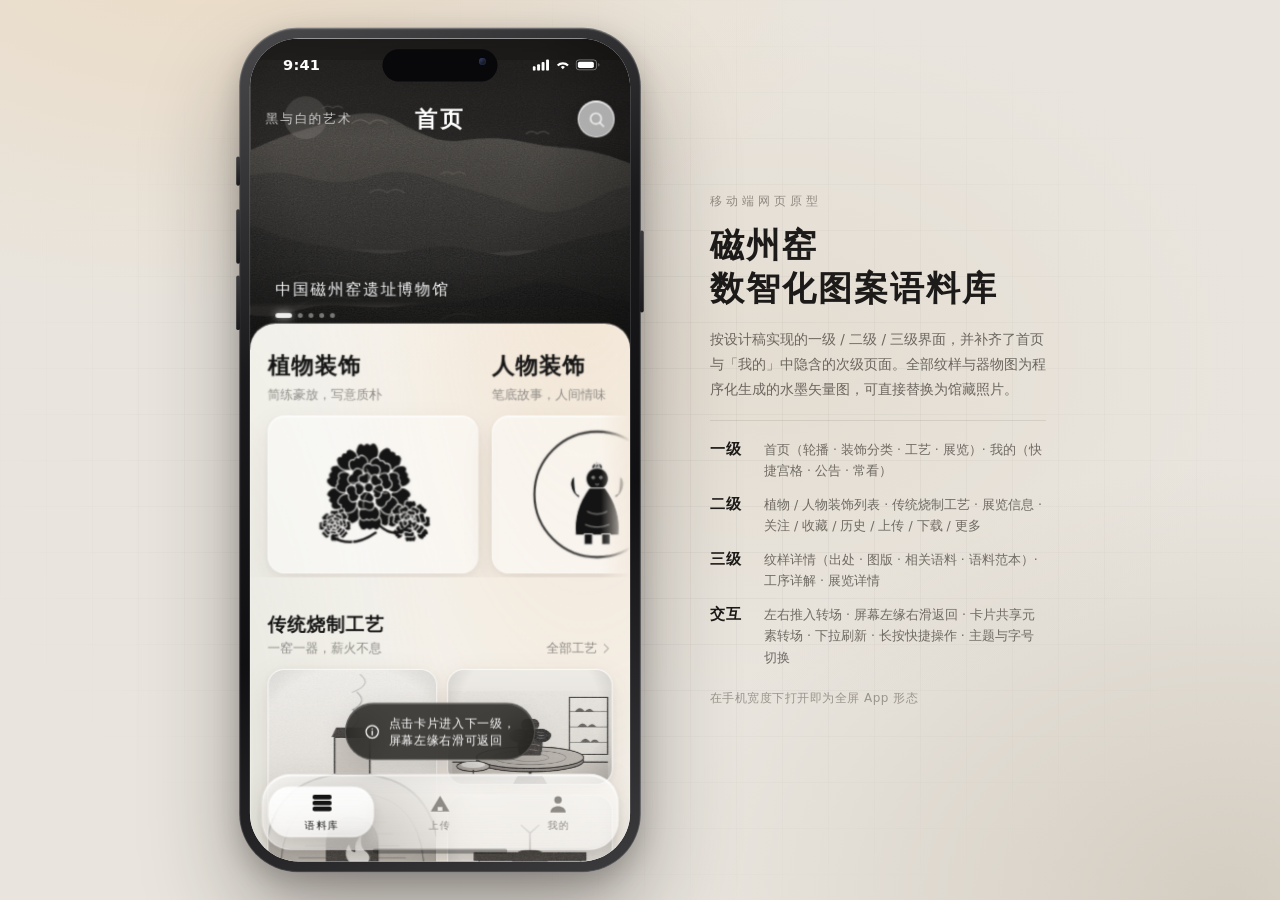
==== commit 419b2bc0: "release: v1.1.0 液态玻璃 UI 升级" ====
--- a/手机/磁州窑纹样语料库.html
+++ b/手机/磁州窑纹样语料库.html
@@ -47,6 +47,7 @@
   /* 动效 */
   --e-out: cubic-bezier(.32, .72, 0, 1);
   --e-spring: cubic-bezier(.34, 1.36, .5, 1);
+  --e-liquid: cubic-bezier(.3, 1.55, .42, 1);
   --d-1: .18s;
   --d-2: .32s;
   --d-3: .48s;
@@ -80,6 +81,21 @@
   --sh-3: 0 24px 66px rgba(0, 0, 0, .3);
   --scrim: rgba(20, 18, 16, .42);
   color-scheme: light;
+
+  /* 液态玻璃：窑火暖调环境光 + 瓷釉玻璃 */
+  --page-bg:
+    radial-gradient(120% 85% at 88% -8%, rgba(228, 168, 104, .2) 0%, transparent 56%),
+    radial-gradient(105% 80% at -14% 32%, rgba(148, 176, 160, .15) 0%, transparent 60%),
+    radial-gradient(115% 90% at 58% 114%, rgba(196, 142, 102, .15) 0%, transparent 56%),
+    linear-gradient(180deg, #f7f4ee 0%, #f1ede6 100%);
+  --g-bg: rgba(255, 255, 255, .46);
+  --g-bg-2: rgba(255, 255, 255, .64);
+  --g-hi: rgba(255, 255, 255, .85);
+  --g-brd: rgba(255, 255, 255, .62);
+  --g-sheen: rgba(255, 255, 255, .55);
+  --g-shadow: 0 12px 32px rgba(96, 72, 48, .1), 0 2px 8px rgba(96, 72, 48, .06);
+  --g-blur: blur(22px) saturate(1.7);
+  --g-blur-2: blur(30px) saturate(1.9);
 }
 
 /* --------------------------------- 深色 --------------------------------- */
@@ -103,6 +119,21 @@
   --sh-3: 0 24px 66px rgba(0, 0, 0, .6);
   --scrim: rgba(0, 0, 0, .58);
   color-scheme: dark;
+
+  /* 液态玻璃：窑夜炉火环境光 + 墨玉玻璃 */
+  --page-bg:
+    radial-gradient(120% 85% at 84% -8%, rgba(255, 142, 66, .13) 0%, transparent 56%),
+    radial-gradient(105% 80% at -12% 34%, rgba(108, 152, 140, .11) 0%, transparent 60%),
+    radial-gradient(115% 90% at 56% 114%, rgba(206, 110, 66, .11) 0%, transparent 56%),
+    linear-gradient(180deg, #141416 0%, #0e0e10 100%);
+  --g-bg: rgba(38, 38, 44, .42);
+  --g-bg-2: rgba(44, 44, 50, .58);
+  --g-hi: rgba(255, 255, 255, .18);
+  --g-brd: rgba(255, 255, 255, .13);
+  --g-sheen: rgba(255, 255, 255, .16);
+  --g-shadow: 0 14px 34px rgba(0, 0, 0, .44), 0 2px 8px rgba(0, 0, 0, .3);
+  --g-blur: blur(22px) saturate(1.6);
+  --g-blur-2: blur(30px) saturate(1.8);
 }
 
 /* --------------------------------- 宣纸 --------------------------------- */
@@ -126,6 +157,21 @@
   --sh-3: 0 24px 66px rgba(50, 36, 16, .34);
   --scrim: rgba(46, 36, 20, .44);
   color-scheme: light;
+
+  /* 液态玻璃：宣纸茶色环境光 + 米汤玻璃 */
+  --page-bg:
+    radial-gradient(120% 85% at 86% -8%, rgba(216, 162, 92, .22) 0%, transparent 56%),
+    radial-gradient(105% 80% at -12% 32%, rgba(172, 152, 110, .16) 0%, transparent 60%),
+    radial-gradient(115% 90% at 58% 113%, rgba(198, 148, 90, .17) 0%, transparent 56%),
+    linear-gradient(180deg, #f8f1e2 0%, #f1e8d4 100%);
+  --g-bg: rgba(253, 248, 237, .46);
+  --g-bg-2: rgba(253, 248, 237, .64);
+  --g-hi: rgba(255, 255, 255, .8);
+  --g-brd: rgba(255, 255, 255, .58);
+  --g-sheen: rgba(255, 255, 255, .5);
+  --g-shadow: 0 12px 32px rgba(96, 70, 36, .11), 0 2px 8px rgba(96, 70, 36, .06);
+  --g-blur: blur(22px) saturate(1.6);
+  --g-blur-2: blur(30px) saturate(1.8);
 }
 
 html[data-font="1.08"] { --fs: 1.08; }
@@ -1054,6 +1100,7 @@
   .stage::after { display: none; }
   .device {
     width: 100vw;
+    height: 100vh;
     height: 100dvh;
     padding: 0;
     border-radius: 0;
@@ -2121,6 +2168,384 @@
 .taginput input { flex: 1; min-width: 96px; padding: 6px 0; background: none; }
 .upblock .btn--block { width: calc(100% - 36px); margin: 22px 18px 0; }
 .upnote { margin: 11px 18px 0; font-size: var(--t-xs); color: var(--muted-2); text-align: center; }
+
+</style>
+<style>
+/* ===== assets/css/glass.css ===== */
+/* ==========================================================================
+   glass.css —— 液态玻璃增强层（在 tokens / base / pages 之后加载）
+   瓷釉般通透的界面：环境光渐变底 + 半透明玻璃面板 + 镜面高光 + 指针追光
+   ========================================================================== */
+
+/* ------------------------------ 页面环境光底 ------------------------------ */
+.page {
+  background: var(--page-bg);
+  background-attachment: local, local, local, local;
+}
+
+/* 首页 / 我的 的圆角内容板：延续环境光，与 hero 图柔和衔接 */
+.homesheet,
+.profilesheet {
+  background: var(--page-bg);
+  box-shadow: 0 -1px 0 rgba(255, 255, 255, .35), 0 -18px 38px rgba(20, 16, 12, .1);
+}
+html[data-theme="dark"] .homesheet,
+html[data-theme="dark"] .profilesheet {
+  box-shadow: 0 -1px 0 rgba(255, 255, 255, .07), 0 -18px 38px rgba(0, 0, 0, .4);
+}
+
+/* ------------------------------- 玻璃配方 ------------------------------- */
+/* 厚玻璃（主要面板）：半透明 + 景深模糊 + 顶部镜面高光 + 折射描边 */
+.pcard,
+.datacard,
+.watchcard,
+.minecard,
+.acc,
+.cblock,
+.notice,
+.uphead,
+.storage,
+.chero,
+.dhead__main,
+.dcard,
+.catcard__media,
+.browsecard__media,
+.abouthero__mark,
+.pagebox .lrows,
+.dquote {
+  background: var(--g-bg);
+  backdrop-filter: blur(18px) saturate(1.6);
+  -webkit-backdrop-filter: blur(18px) saturate(1.6);
+  border: 1px solid var(--g-brd);
+  box-shadow: inset 0 1px 0 var(--g-hi), var(--g-shadow);
+}
+
+/* 薄玻璃（小型控件）：通透但不叠加模糊，保证性能 */
+.quicklink,
+.stepnav__it,
+.uprow,
+.dlrow,
+.chip,
+.tag,
+.morebtn,
+.btn--ghost,
+.lrow__ic,
+.dlrow__ic,
+.notice__ic,
+.dropzone__ic,
+.siterow__pin,
+.minecell,
+.thumb__art,
+.sibcard__art,
+.watch__art,
+.prow__media,
+.lrow__art,
+.hrow__art,
+.sample span,
+.pick__art,
+.sheet__ic,
+.sheet__cancel,
+.field input,
+.field textarea,
+.taginput,
+.dropzone,
+.seg,
+.iconbtn,
+.upstep span,
+.dhead__badge,
+.stepcard__no,
+.status--soon,
+.switch {
+  background: var(--g-bg);
+  border: 1px solid var(--g-brd);
+  box-shadow: inset 0 1px 0 var(--g-hi), 0 4px 14px rgba(60, 45, 30, .05);
+}
+
+html[data-theme="dark"] .quicklink,
+html[data-theme="dark"] .stepnav__it,
+html[data-theme="dark"] .uprow,
+html[data-theme="dark"] .dlrow,
+html[data-theme="dark"] .chip,
+html[data-theme="dark"] .tag,
+html[data-theme="dark"] .morebtn,
+html[data-theme="dark"] .btn--ghost,
+html[data-theme="dark"] .lrow__ic,
+html[data-theme="dark"] .dlrow__ic,
+html[data-theme="dark"] .notice__ic,
+html[data-theme="dark"] .dropzone__ic,
+html[data-theme="dark"] .siterow__pin,
+html[data-theme="dark"] .minecell,
+html[data-theme="dark"] .thumb__art,
+html[data-theme="dark"] .sibcard__art,
+html[data-theme="dark"] .watch__art,
+html[data-theme="dark"] .prow__media,
+html[data-theme="dark"] .lrow__art,
+html[data-theme="dark"] .hrow__art,
+html[data-theme="dark"] .sample span,
+html[data-theme="dark"] .pick__art,
+html[data-theme="dark"] .sheet__ic,
+html[data-theme="dark"] .sheet__cancel,
+html[data-theme="dark"] .field input,
+html[data-theme="dark"] .field textarea,
+html[data-theme="dark"] .taginput,
+html[data-theme="dark"] .dropzone,
+html[data-theme="dark"] .seg,
+html[data-theme="dark"] .iconbtn,
+html[data-theme="dark"] .upstep span,
+html[data-theme="dark"] .dhead__badge,
+html[data-theme="dark"] .stepcard__no,
+html[data-theme="dark"] .status--soon,
+html[data-theme="dark"] .switch {
+  box-shadow: inset 0 1px 0 var(--g-hi), 0 4px 14px rgba(0, 0, 0, .28);
+}
+
+/* 行内列表行：悬浮在玻璃底板上的层次 */
+.pagebox .lrows .lrow { background: transparent; border-bottom-color: var(--line-2); }
+.pagebox .lrows .lrow.is-press { background: rgba(255, 255, 255, .28); }
+html[data-theme="dark"] .pagebox .lrows .lrow.is-press { background: rgba(255, 255, 255, .06); }
+
+.prow.is-press, .hrow.is-press, .lrow.is-press, .exhrow-card.is-press { background: rgba(255, 255, 255, .3); }
+html[data-theme="dark"] .prow.is-press,
+html[data-theme="dark"] .hrow.is-press,
+html[data-theme="dark"] .lrow.is-press,
+html[data-theme="dark"] .exhrow-card.is-press { background: rgba(255, 255, 255, .05); }
+
+.qgrid__item.is-press { background: rgba(255, 255, 255, .34); }
+html[data-theme="dark"] .qgrid__item.is-press { background: rgba(255, 255, 255, .06); }
+.acc__hd.is-press, .notice.is-press { background: rgba(255, 255, 255, .3); }
+html[data-theme="dark"] .acc__hd.is-press,
+html[data-theme="dark"] .notice.is-press { background: rgba(255, 255, 255, .05); }
+
+/* 照片 / 场景类媒体：折射描边 + 柔和投影，图像本身铺满 */
+.craft-cell,
+.exhcard__media,
+.exhrow-card__media,
+.stepcard__media,
+.uprow__art {
+  border: 1px solid var(--g-brd);
+  box-shadow: inset 0 1px 0 var(--g-hi), var(--g-shadow);
+}
+
+/* -------------------------------- 导航玻璃 -------------------------------- */
+.navbar.is-stuck,
+.chipsbar.is-stuck,
+.searchbar,
+.hometop.is-stuck .hometop__bg {
+  background: var(--g-bg-2);
+  backdrop-filter: var(--g-blur);
+  -webkit-backdrop-filter: var(--g-blur);
+}
+.navbar.is-stuck { box-shadow: inset 0 -1px 0 var(--line), inset 0 1px 0 var(--g-hi); }
+
+.searchbar__field {
+  background: var(--g-bg);
+  border: 1px solid var(--g-brd);
+  box-shadow: inset 0 1px 0 var(--g-hi), inset 0 2px 6px rgba(60, 45, 30, .05);
+  backdrop-filter: blur(12px) saturate(1.5);
+  -webkit-backdrop-filter: blur(12px) saturate(1.5);
+}
+
+/* 圆形工具按钮：镜头玻璃 */
+.glass-btn {
+  background: var(--g-bg-2);
+  border: 1px solid var(--g-brd);
+  box-shadow: inset 0 1px 0 var(--g-hi), 0 6px 16px rgba(60, 45, 30, .1);
+  backdrop-filter: blur(16px) saturate(1.7);
+  -webkit-backdrop-filter: blur(16px) saturate(1.7);
+}
+html[data-theme="dark"] .glass-btn { box-shadow: inset 0 1px 0 var(--g-hi), 0 6px 16px rgba(0, 0, 0, .4); }
+
+/* ------------------------------ 底部导航胶囊 ------------------------------ */
+.tabbar {
+  background: linear-gradient(180deg, var(--g-bg-2) 0%, var(--g-bg) 100%);
+  border: 1px solid var(--g-brd);
+  box-shadow:
+    inset 0 1.5px 0 var(--g-hi),
+    inset 0 -1px 0 rgba(0, 0, 0, .04),
+    0 18px 44px rgba(50, 38, 26, .16),
+    0 3px 10px rgba(50, 38, 26, .08);
+  backdrop-filter: var(--g-blur-2);
+  -webkit-backdrop-filter: var(--g-blur-2);
+}
+html[data-theme="dark"] .tabbar {
+  box-shadow:
+    inset 0 1.5px 0 var(--g-hi),
+    0 18px 44px rgba(0, 0, 0, .5),
+    0 3px 10px rgba(0, 0, 0, .35);
+}
+
+/* 选中胶囊：液态玻璃浮珠 */
+.tabbar__pill {
+  background: linear-gradient(180deg, var(--g-hi) 0%, var(--g-bg) 90%);
+  border: 1px solid var(--g-brd);
+  box-shadow: inset 0 1px 0 var(--g-hi), 0 6px 14px rgba(50, 38, 26, .12);
+  backdrop-filter: blur(8px);
+  -webkit-backdrop-filter: blur(8px);
+}
+html[data-theme="dark"] .tabbar__pill { box-shadow: inset 0 1px 0 var(--g-hi), 0 6px 14px rgba(0, 0, 0, .4); }
+
+.tab { transition: color var(--d-2) var(--e-out); }
+.tab.is-on .tab__ic { transform: translateY(-1.5px) scale(1.08); transition-timing-function: var(--e-liquid); }
+
+/* --------------------------------- 按钮 --------------------------------- */
+.btn--ink {
+  box-shadow: inset 0 1px 0 rgba(255, 255, 255, .22), inset 0 -1px 0 rgba(0, 0, 0, .18), var(--sh-1);
+}
+.btn--ink.is-press { box-shadow: inset 0 1px 0 rgba(255, 255, 255, .12), 0 2px 6px rgba(20, 16, 12, .12); }
+
+.chip.is-on,
+.tag--on {
+  box-shadow: inset 0 1px 0 rgba(255, 255, 255, .22), 0 4px 12px rgba(20, 16, 12, .14);
+}
+
+.seg { padding: 3px; backdrop-filter: blur(10px); -webkit-backdrop-filter: blur(10px); }
+.seg__it.is-on {
+  background: var(--g-bg-2);
+  border: 1px solid var(--g-brd);
+  box-shadow: inset 0 1px 0 var(--g-hi), 0 3px 10px rgba(60, 45, 30, .1);
+}
+
+.switch.is-on { box-shadow: inset 0 1px 0 rgba(255, 255, 255, .2), inset 0 2px 6px rgba(0, 0, 0, .22); border-color: transparent; }
+
+/* --------------------------------- 浮层 --------------------------------- */
+.sheet {
+  background: var(--g-bg-2);
+  backdrop-filter: var(--g-blur-2);
+  -webkit-backdrop-filter: var(--g-blur-2);
+  border: 1px solid var(--g-brd);
+  box-shadow: inset 0 1.5px 0 var(--g-hi), var(--sh-3);
+}
+.dialog {
+  background: var(--g-bg-2);
+  backdrop-filter: var(--g-blur-2);
+  -webkit-backdrop-filter: var(--g-blur-2);
+  border: 1px solid var(--g-brd);
+  box-shadow: inset 0 1.5px 0 var(--g-hi), var(--sh-3);
+}
+.toast {
+  background: rgba(26, 24, 22, .8);
+  border: 1px solid rgba(255, 255, 255, .16);
+  box-shadow: inset 0 1px 0 rgba(255, 255, 255, .18), var(--sh-2);
+  backdrop-filter: blur(16px) saturate(1.4);
+  -webkit-backdrop-filter: blur(16px) saturate(1.4);
+}
+.sheet-backdrop { backdrop-filter: blur(6px) saturate(1.2); -webkit-backdrop-filter: blur(6px) saturate(1.2); }
+
+/* 详情收藏浮标：水滴玻璃 */
+.dfab {
+  background: var(--g-bg-2);
+  border: 1px solid var(--g-brd);
+  box-shadow: inset 0 1.5px 0 var(--g-hi), 0 10px 24px rgba(50, 38, 26, .16);
+  backdrop-filter: blur(18px) saturate(1.7);
+  -webkit-backdrop-filter: blur(18px) saturate(1.7);
+}
+.dfab.is-on { box-shadow: inset 0 1px 0 rgba(255, 255, 255, .24), 0 10px 24px rgba(20, 16, 12, .3); }
+
+/* ------------------------------ 指针追光镀层 ------------------------------ */
+/* 仅为「静态定位」的元素补相对定位；绝对/粘性定位的元素（tabbar/dfab/sheet/dialog）
+   本身即可作为 ::before 的定位上下文，切勿覆盖其 position */
+.pcard, .catcard__media, .datacard, .quicklink, .glass-btn, .chip, .tag,
+.btn, .thumb__art, .sibcard__art, .notice, .themecard,
+.dropzone, .searchbar__field, .minecell, .uprow, .dlrow,
+.stepnav__it, .browsecard__media, .watch__art, .craft-cell, .exhcard__media,
+.dhead__main, .dcard, .uphead, .storage, .chero, .cblock, .watchcard,
+.minecard, .dquote, .morebtn, .seg, .iconbtn {
+  position: relative;
+}
+.pcard::before, .catcard__media::before, .datacard::before, .quicklink::before,
+.glass-btn::before, .chip::before, .tag::before, .tabbar::before, .dfab::before,
+.btn::before, .thumb__art::before, .sibcard__art::before, .notice::before,
+.themecard::before, .dropzone::before, .searchbar__field::before,
+.minecell::before, .uprow::before, .dlrow::before, .stepnav__it::before,
+.browsecard__media::before, .watch__art::before, .craft-cell::before,
+.exhcard__media::before, .dhead__main::before, .dcard::before, .uphead::before,
+.storage::before, .chero::before, .cblock::before, .watchcard::before,
+.minecard::before, .dquote::before, .morebtn::before, .iconbtn::before {
+  content: "";
+  position: absolute;
+  inset: 0;
+  border-radius: inherit;
+  background: radial-gradient(150px circle at var(--mx, 50%) var(--my, -60%), var(--g-sheen), transparent 72%);
+  opacity: 0;
+  transition: opacity .38s var(--e-out);
+  pointer-events: none;
+  z-index: 1;
+}
+.is-glow::before { opacity: 1; }
+/* 保证内容压在追光层之下不受影响（追光层仅作釉面光泽） */
+.tabbar__in, .seg__it, .sheet > *, .dialog > * { position: relative; z-index: 2; }
+.tabbar__pill { z-index: 1; }
+.tab { z-index: 2; }
+
+/* ------------------------------ 动效细节升级 ------------------------------ */
+/* 悬停浮起（桌面鼠标） */
+@media (hover: hover) {
+  .pcard:hover { transform: translateY(-3px); box-shadow: inset 0 1px 0 var(--g-hi), 0 18px 40px rgba(80, 60, 40, .14); }
+  .quicklink:hover, .stepnav__it:hover, .minecell:hover { transform: translateY(-2px); }
+  .catcard__media:hover .art,
+  .sibcard__art:hover .art,
+  .watch__art:hover .art,
+  .browsecard__media:hover .art { transform: scale(1.05); }
+  .glass-btn:hover { box-shadow: inset 0 1px 0 var(--g-hi), 0 10px 22px rgba(60, 45, 30, .14); }
+}
+.pcard, .quicklink, .stepnav__it, .minecell {
+  transition: transform var(--d-2) var(--e-out), box-shadow var(--d-2) var(--e-out), background var(--d-1);
+}
+.catcard__media .art, .sibcard__art .art, .watch__art .art,
+.browsecard__media .art, .pcard__media .art {
+  transition: transform .6s var(--e-out);
+}
+.pcard.is-press { box-shadow: inset 0 1px 0 var(--g-hi); }
+
+/* 主题卡片选中态：墨色描边 + 玻璃光晕 */
+.themecard.is-on {
+  border-color: var(--ink);
+  box-shadow: inset 0 1px 0 var(--g-hi), 0 0 0 3px color-mix(in srgb, var(--ink) 12%, transparent), var(--g-shadow);
+}
+
+/* 输入框聚焦：墨色玻璃环 */
+.field input:focus, .field textarea:focus {
+  box-shadow: inset 0 1px 0 var(--g-hi), inset 0 0 0 1.5px var(--ink), 0 0 0 4px color-mix(in srgb, var(--ink) 8%, transparent);
+}
+
+/* 首页 hero 圆点：点亮时带微光 */
+.hero__dot.is-on { box-shadow: 0 0 8px rgba(255, 255, 255, .8); }
+
+/* 展览状态徽章 / 图版徽章的玻璃质感 */
+.dhead__badge, .stepcard__no {
+  backdrop-filter: blur(10px) saturate(1.5);
+  -webkit-backdrop-filter: blur(10px) saturate(1.5);
+}
+
+/* 头像与好友胶囊：更强的镜头感 */
+.pavatar {
+  background: rgba(255, 255, 255, .22);
+  box-shadow: inset 0 1.5px 0 rgba(255, 255, 255, .5), 0 8px 20px rgba(0, 0, 0, .2);
+  backdrop-filter: blur(12px) saturate(1.4);
+  -webkit-backdrop-filter: blur(12px) saturate(1.4);
+}
+.puser__friends {
+  box-shadow: inset 0 1px 0 rgba(255, 255, 255, .35);
+  backdrop-filter: blur(14px) saturate(1.4);
+  -webkit-backdrop-filter: blur(14px) saturate(1.4);
+}
+
+/* 章节标题字距呼吸感 */
+.sec-head__tx h2 { letter-spacing: .05em; }
+
+/* 桌面展示舞台：陶瓷暖调氛围 */
+.stage {
+  background:
+    radial-gradient(1100px 640px at 16% -8%, rgba(238, 200, 150, .35) 0%, transparent 60%),
+    radial-gradient(900px 700px at 96% 100%, rgba(180, 168, 150, .4) 0%, transparent 62%),
+    radial-gradient(700px 500px at 60% 40%, rgba(214, 196, 172, .25) 0%, transparent 70%),
+    #e9e5de;
+}
+
+/* 降低动态效果时：关闭追光淡入过渡 */
+@media (prefers-reduced-motion: reduce) {
+  .is-glow::before { transition: none; }
+}
 
 </style>
 </head>
@@ -3333,7 +3758,7 @@
   D.app = {
     name: '磁州窑数智化图案语料库',
     museum: '中国磁州窑遗址博物馆',
-    version: 'v1.0.0 · 内测版',
+    version: 'v1.1.0 · 内测版',
     slogan: '黑与白的艺术',
     notice: '磁州窑数智化图案语料库 APP 即将上线，首批开放 1,286 件纹样高清数据与注释语料',
     stats: [
@@ -5412,7 +5837,7 @@
         title: '语料库公告',
         desc: CZ.DATA.app.notice,
         items: [
-          { icon: 'book', label: '查看更新日志', desc: 'v1.0.0 · 首批开放 1,286 件', onTap: () => CZ.router.go('#/about') },
+          { icon: 'book', label: '查看更新日志', desc: 'v1.1.0 · 液态玻璃界面升级', onTap: () => CZ.router.go('#/about') },
           { icon: 'calendar', label: '预约上线提醒', desc: '上线当日通知我', onTap: () => CZ.ui.toast('已预约上线提醒', { icon: 'check' }) }
         ]
       });
@@ -6022,6 +6447,7 @@
   CZ.views.about = function () {
     const D = CZ.DATA;
     const logs = [
+      { v: 'v1.1.0', d: '2025.06', t: '界面升级为液态玻璃质感：环境光渐变底、玻璃面板与指针追光' },
       { v: 'v1.0.0', d: '2025.03', t: '首批开放 1,286 件纹样、342 条历史语料与 8 道工艺图谱' },
       { v: 'v0.9.2', d: '2025.02', t: '新增线稿下载与连续纹样范本视图' },
       { v: 'v0.8.0', d: '2025.01', t: '纹样详情加入相关语料与语料范本双栏' }
@@ -6561,5 +6987,84 @@
 })();
 
 </script>
+<script>
+/* ===== assets/js/glass.js ===== */
+/* ==========================================================================
+   glass.js —— 液态玻璃「指针追光」
+   指针（鼠标 / 触摸）掠过玻璃元素时，把光斑位置写入 --mx / --my，
+   由 glass.css 的 ::before 镀层渲染镜面高光。事件委托 + rAF 节流，
+   兼容视图动态重渲染，零依赖、无框架。
+   ========================================================================== */
+(function () {
+  'use strict';
+
+  var SEL = '.pcard,.catcard__media,.datacard,.quicklink,.glass-btn,.chip,.tag,' +
+    '.tabbar,.dfab,.btn,.thumb__art,.sibcard__art,.notice,.themecard,.dropzone,' +
+    '.searchbar__field,.minecell,.uprow,.dlrow,.stepnav__it,.browsecard__media,' +
+    '.watch__art,.craft-cell,.exhcard__media,.dhead__main,.dcard,.uphead,.storage,' +
+    '.chero,.cblock,.watchcard,.minecard,.dquote,.morebtn,.iconbtn';
+
+  var raf = 0;
+  var pending = null;
+  var lit = null; // 当前点亮的元素
+
+  function dim(el) {
+    if (el && el !== lit) el.classList.remove('is-glow');
+  }
+
+  function paint(e) {
+    var t = e.target && e.target.closest ? e.target.closest(SEL) : null;
+    if (t === lit && !t) return;
+    if (t) {
+      var r = t.getBoundingClientRect();
+      if (r.width > 0 && r.height > 0) {
+        t.style.setProperty('--mx', (((e.clientX - r.left) / r.width) * 100).toFixed(1) + '%');
+        t.style.setProperty('--my', (((e.clientY - r.top) / r.height) * 100).toFixed(1) + '%');
+      }
+      t.classList.add('is-glow');
+    }
+    if (lit && lit !== t) dim(lit);
+    lit = t;
+  }
+
+  function onMove(e) {
+    pending = e;
+    if (raf) return;
+    raf = requestAnimationFrame(function () {
+      raf = 0;
+      if (pending) paint(pending);
+      pending = null;
+    });
+  }
+
+  // 指针移动：桌面鼠标追光
+  window.addEventListener('pointermove', onMove, { passive: true });
+
+  // 按下：触摸设备上立即点亮一次（跟随手指位置）
+  window.addEventListener('pointerdown', function (e) {
+    paint(e);
+  }, { passive: true });
+
+  // 抬起 / 离开窗口：熄灭
+  window.addEventListener('pointerup', function () {
+    if (lit && lit.classList && lit.matches(':hover') === false && matchMedia('(hover: none)').matches) {
+      // 触摸设备：延迟熄灭，形成光斑渐隐
+      var el = lit;
+      setTimeout(function () { el.classList.remove('is-glow'); }, 240);
+      lit = null;
+    }
+  }, { passive: true });
+
+  document.addEventListener('pointerleave', function () {
+    if (lit) { lit.classList.remove('is-glow'); lit = null; }
+  });
+
+  // 滚动时熄灭，避免光斑悬停在错误位置
+  window.addEventListener('scroll', function () {
+    if (lit) { lit.classList.remove('is-glow'); lit = null; }
+  }, { passive: true, capture: true });
+})();
+
+</script>
 </body>
 </html>
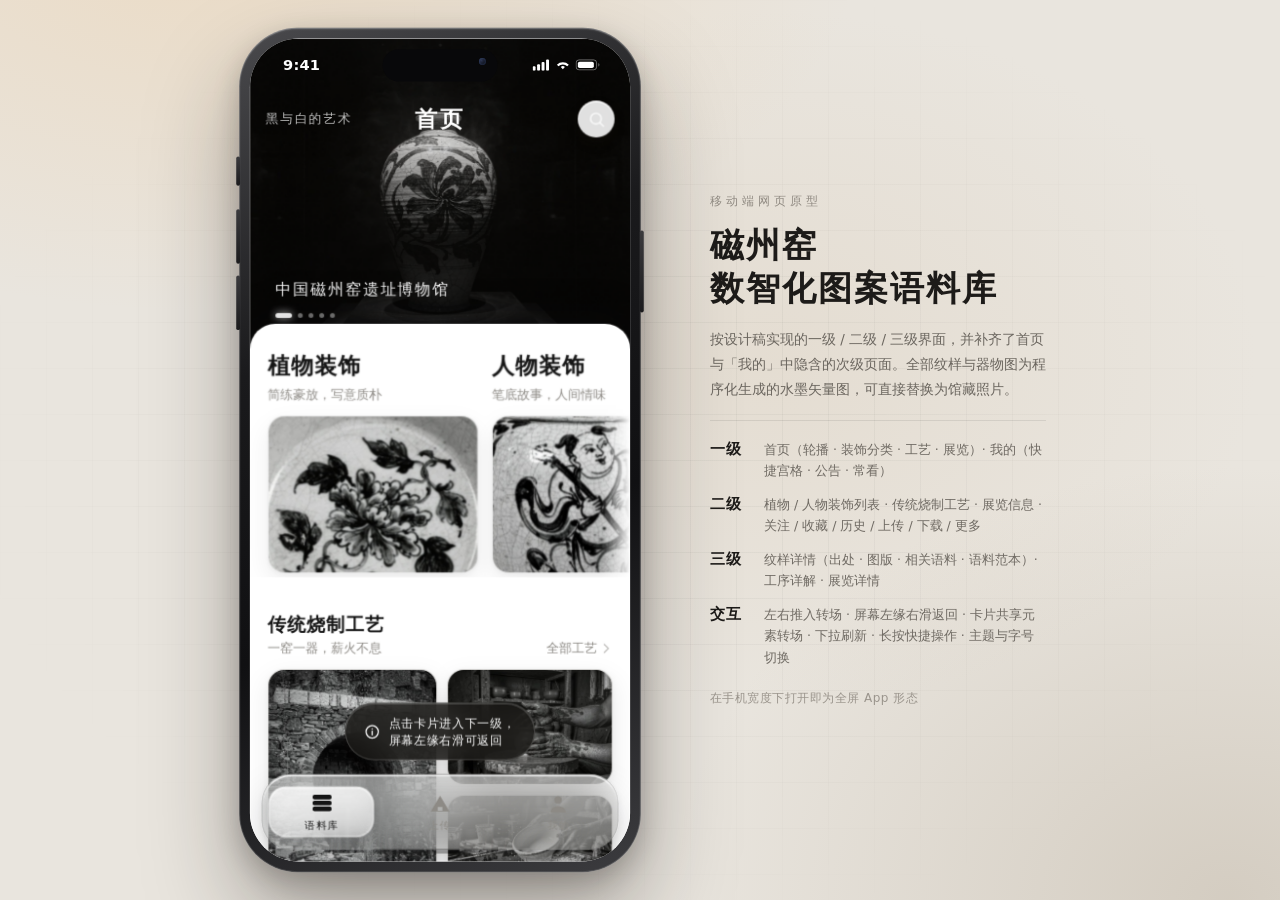
==== commit a4e0ae66: "release: v1.2.0 黑白摄影馆藏图 + iOS 液态玻璃导航" ====
--- a/手机/磁州窑纹样语料库.html
+++ b/手机/磁州窑纹样语料库.html
@@ -82,20 +82,23 @@
   --scrim: rgba(20, 18, 16, .42);
   color-scheme: light;
 
-  /* 液态玻璃：窑火暖调环境光 + 瓷釉玻璃 */
+  /* 液态玻璃：博物馆纯白 + 微玻璃（黑白摄影为视觉主角） */
   --page-bg:
-    radial-gradient(120% 85% at 88% -8%, rgba(228, 168, 104, .2) 0%, transparent 56%),
-    radial-gradient(105% 80% at -14% 32%, rgba(148, 176, 160, .15) 0%, transparent 60%),
-    radial-gradient(115% 90% at 58% 114%, rgba(196, 142, 102, .15) 0%, transparent 56%),
-    linear-gradient(180deg, #f7f4ee 0%, #f1ede6 100%);
-  --g-bg: rgba(255, 255, 255, .46);
-  --g-bg-2: rgba(255, 255, 255, .64);
-  --g-hi: rgba(255, 255, 255, .85);
-  --g-brd: rgba(255, 255, 255, .62);
-  --g-sheen: rgba(255, 255, 255, .55);
-  --g-shadow: 0 12px 32px rgba(96, 72, 48, .1), 0 2px 8px rgba(96, 72, 48, .06);
-  --g-blur: blur(22px) saturate(1.7);
-  --g-blur-2: blur(30px) saturate(1.9);
+    linear-gradient(180deg, #ffffff 0%, #f3f3f5 100%);
+  --g-bg: rgba(255, 255, 255, .72);
+  --g-bg-2: rgba(255, 255, 255, .88);
+  --g-hi: rgba(255, 255, 255, .95);
+  --g-brd: rgba(20, 20, 20, .07);
+  --g-sheen: rgba(255, 255, 255, .7);
+  --g-shadow: 0 10px 28px rgba(20, 20, 24, .08), 0 2px 6px rgba(20, 20, 24, .04);
+  --g-blur: blur(22px) saturate(1.5);
+  --g-blur-2: blur(30px) saturate(1.7);
+  /* 底部导航：高透液态玻璃 */
+  --g-tab-1: rgba(255, 255, 255, .5);
+  --g-tab-2: rgba(255, 255, 255, .26);
+  --g-pill-1: rgba(255, 255, 255, .72);
+  --g-pill-2: rgba(255, 255, 255, .42);
+  --g-pill-brd: rgba(255, 255, 255, .8);
 }
 
 /* --------------------------------- 深色 --------------------------------- */
@@ -134,6 +137,12 @@
   --g-shadow: 0 14px 34px rgba(0, 0, 0, .44), 0 2px 8px rgba(0, 0, 0, .3);
   --g-blur: blur(22px) saturate(1.6);
   --g-blur-2: blur(30px) saturate(1.8);
+  /* 底部导航：高透液态玻璃 */
+  --g-tab-1: rgba(40, 40, 47, .48);
+  --g-tab-2: rgba(28, 28, 34, .28);
+  --g-pill-1: rgba(255, 255, 255, .16);
+  --g-pill-2: rgba(255, 255, 255, .07);
+  --g-pill-brd: rgba(255, 255, 255, .18);
 }
 
 /* --------------------------------- 宣纸 --------------------------------- */
@@ -172,6 +181,12 @@
   --g-shadow: 0 12px 32px rgba(96, 70, 36, .11), 0 2px 8px rgba(96, 70, 36, .06);
   --g-blur: blur(22px) saturate(1.6);
   --g-blur-2: blur(30px) saturate(1.8);
+  /* 底部导航：高透液态玻璃 */
+  --g-tab-1: rgba(253, 248, 237, .52);
+  --g-tab-2: rgba(253, 248, 237, .28);
+  --g-pill-1: rgba(255, 255, 255, .68);
+  --g-pill-2: rgba(255, 255, 255, .4);
+  --g-pill-brd: rgba(255, 255, 255, .75);
 }
 
 html[data-font="1.08"] { --fs: 1.08; }
@@ -890,7 +905,7 @@
   position: absolute;
   top: 12px;
   height: calc(100% - 24px);
-  border-radius: 22px;
+  border-radius: 18px; /* 与导航栏同心：30px - 12px 内边距 */
   background: var(--paper-3);
   z-index: 0;
 }
@@ -2183,16 +2198,38 @@
   background-attachment: local, local, local, local;
 }
 
-/* 首页 / 我的 的圆角内容板：延续环境光，与 hero 图柔和衔接 */
+/* 首页 / 我的 的圆角内容板：浅色主题为设计稿的纯白面，其他主题延续环境光 */
 .homesheet,
 .profilesheet {
   background: var(--page-bg);
   box-shadow: 0 -1px 0 rgba(255, 255, 255, .35), 0 -18px 38px rgba(20, 16, 12, .1);
 }
+html[data-theme="light"] .homesheet,
+html[data-theme="light"] .profilesheet {
+  background: var(--paper);
+  box-shadow: 0 -14px 34px rgba(10, 10, 14, .18);
+}
 html[data-theme="dark"] .homesheet,
 html[data-theme="dark"] .profilesheet {
   box-shadow: 0 -1px 0 rgba(255, 255, 255, .07), 0 -18px 38px rgba(0, 0, 0, .4);
 }
+
+/* ------------------------- 照片满铺（设计稿样式） ------------------------- */
+/* 分类卡 / 我常看的纹样：照片去内边距、cover 裁切铺满 */
+.catcard__media { padding: 0; }
+.catcard__media .art { width: 100%; height: 100%; object-fit: cover; }
+.watch__art { padding: 0; }
+.watch__art .art { width: 100%; height: 100%; object-fit: cover; border-radius: inherit; }
+/* 列表卡 / 详情中替换为照片的纹样：铺满而非留白 */
+.pcard__media { padding: 0; }
+.pcard__media .art { width: 100%; height: 100%; object-fit: cover; }
+.pcard__media svg.art { padding: 14px; }
+.dhead__main img.art--photo { object-fit: cover; }
+.prow__media img.art--photo, .lrow__art img.art--photo, .hrow__art img.art--photo,
+.sibcard__art img.art--photo, .thumb__art img.art--photo { object-fit: cover; }
+/* 矢量占位图的回退内边距 */
+.catcard__media svg.art { padding: 10px; }
+.watch__art svg.art { padding: 10px; }
 
 /* ------------------------------- 玻璃配方 ------------------------------- */
 /* 厚玻璃（主要面板）：半透明 + 景深模糊 + 顶部镜面高光 + 折射描边 */
@@ -2356,16 +2393,17 @@
 html[data-theme="dark"] .glass-btn { box-shadow: inset 0 1px 0 var(--g-hi), 0 6px 16px rgba(0, 0, 0, .4); }
 
 /* ------------------------------ 底部导航胶囊 ------------------------------ */
+/* iOS 液态玻璃：高透 + 强模糊 + 顶部镜面高光，内容清晰透出 */
 .tabbar {
-  background: linear-gradient(180deg, var(--g-bg-2) 0%, var(--g-bg) 100%);
+  background: linear-gradient(180deg, var(--g-tab-1) 0%, var(--g-tab-2) 100%);
   border: 1px solid var(--g-brd);
   box-shadow:
     inset 0 1.5px 0 var(--g-hi),
-    inset 0 -1px 0 rgba(0, 0, 0, .04),
-    0 18px 44px rgba(50, 38, 26, .16),
-    0 3px 10px rgba(50, 38, 26, .08);
-  backdrop-filter: var(--g-blur-2);
-  -webkit-backdrop-filter: var(--g-blur-2);
+    inset 0 -0.5px 0 rgba(0, 0, 0, .05),
+    0 18px 44px rgba(20, 20, 26, .14),
+    0 3px 10px rgba(20, 20, 26, .07);
+  backdrop-filter: blur(28px) saturate(1.9);
+  -webkit-backdrop-filter: blur(28px) saturate(1.9);
 }
 html[data-theme="dark"] .tabbar {
   box-shadow:
@@ -2374,15 +2412,15 @@
     0 3px 10px rgba(0, 0, 0, .35);
 }
 
-/* 选中胶囊：液态玻璃浮珠 */
+/* 选中胶囊：液态玻璃浮珠（圆角与导航栏同心：30 - 12 = 18px，见 base.css） */
 .tabbar__pill {
-  background: linear-gradient(180deg, var(--g-hi) 0%, var(--g-bg) 90%);
-  border: 1px solid var(--g-brd);
-  box-shadow: inset 0 1px 0 var(--g-hi), 0 6px 14px rgba(50, 38, 26, .12);
-  backdrop-filter: blur(8px);
-  -webkit-backdrop-filter: blur(8px);
-}
-html[data-theme="dark"] .tabbar__pill { box-shadow: inset 0 1px 0 var(--g-hi), 0 6px 14px rgba(0, 0, 0, .4); }
+  background: linear-gradient(180deg, var(--g-pill-1) 0%, var(--g-pill-2) 100%);
+  border: 1px solid var(--g-pill-brd);
+  box-shadow: inset 0 1px 0 var(--g-hi), 0 4px 12px rgba(20, 20, 26, .1);
+  backdrop-filter: blur(10px) saturate(1.5);
+  -webkit-backdrop-filter: blur(10px) saturate(1.5);
+}
+html[data-theme="dark"] .tabbar__pill { box-shadow: inset 0 1px 0 var(--g-hi), 0 4px 12px rgba(0, 0, 0, .4); }
 
 .tab { transition: color var(--d-2) var(--e-out); }
 .tab.is-on .tab__ic { transform: translateY(-1.5px) scale(1.08); transition-timing-function: var(--e-liquid); }
@@ -3229,7 +3267,8 @@
 
   Art.motif = function (spec) {
     spec = spec || {};
-    if (spec.photo) return photoTag(spec.photo, spec.alt || '', 'art--motif');
+    const photo = spec.photo || Art.photos.motif[spec.seed];
+    if (photo) return photoTag(photo, spec.alt || '', 'art--motif');
     const body = motifBody(spec);
     const cls = 'art art--motif' + (body.line ? ' art--line' : '');
     return '<svg class="' + cls + '" viewBox="0 0 200 200" preserveAspectRatio="xMidYMid meet" aria-hidden="true" focusable="false">' +
@@ -3712,32 +3751,39 @@
 <script>
 /* ===== assets/js/photos.js ===== */
 /* ==========================================================================
-   photos.js —— 真实照片覆盖表（可选）
-   把馆藏照片放进 assets/img/ 后，在这里登记即可替换程序化生成的占位图形；
-   未登记的条目继续使用内置水墨矢量图，互不影响。
-
-   示例：
-     CZ.Art.photos.motif['plant-mudan-01'] = 'assets/img/mudan-01.jpg'; // 列表 / 详情主图
-     CZ.Art.photos.scene.kiln  = 'assets/img/kiln.jpg';                 // 工艺场景图
-     CZ.Art.photos.hero.h1     = 'assets/img/hero-museum.jpg';          // 首页轮播大图
+   photos.js —— 真实照片覆盖表
+   assets/img/ 下的黑白摄影素材（AI 生成示例图，正式上线请替换为馆藏照片），
+   在这里登记后替换程序化生成的占位图形；未登记的条目继续使用水墨矢量图。
    ========================================================================== */
 (function () {
   const CZ = (window.CZ = window.CZ || {});
   if (!CZ.Art) return;
 
-  // 纹样图（键为 data.js 中纹样的 id）
+  // 纹样图（键为 data.js 中纹样的 id，或视图里 Art.motif 的 seed）
   Object.assign(CZ.Art.photos.motif, {
-    // 'plant-mudan-01': 'assets/img/plant-mudan-01.jpg',
+    'cat-plant': '[data-uri]',      // 首页「植物装饰」分类卡
+    'cat-figure': '[data-uri]